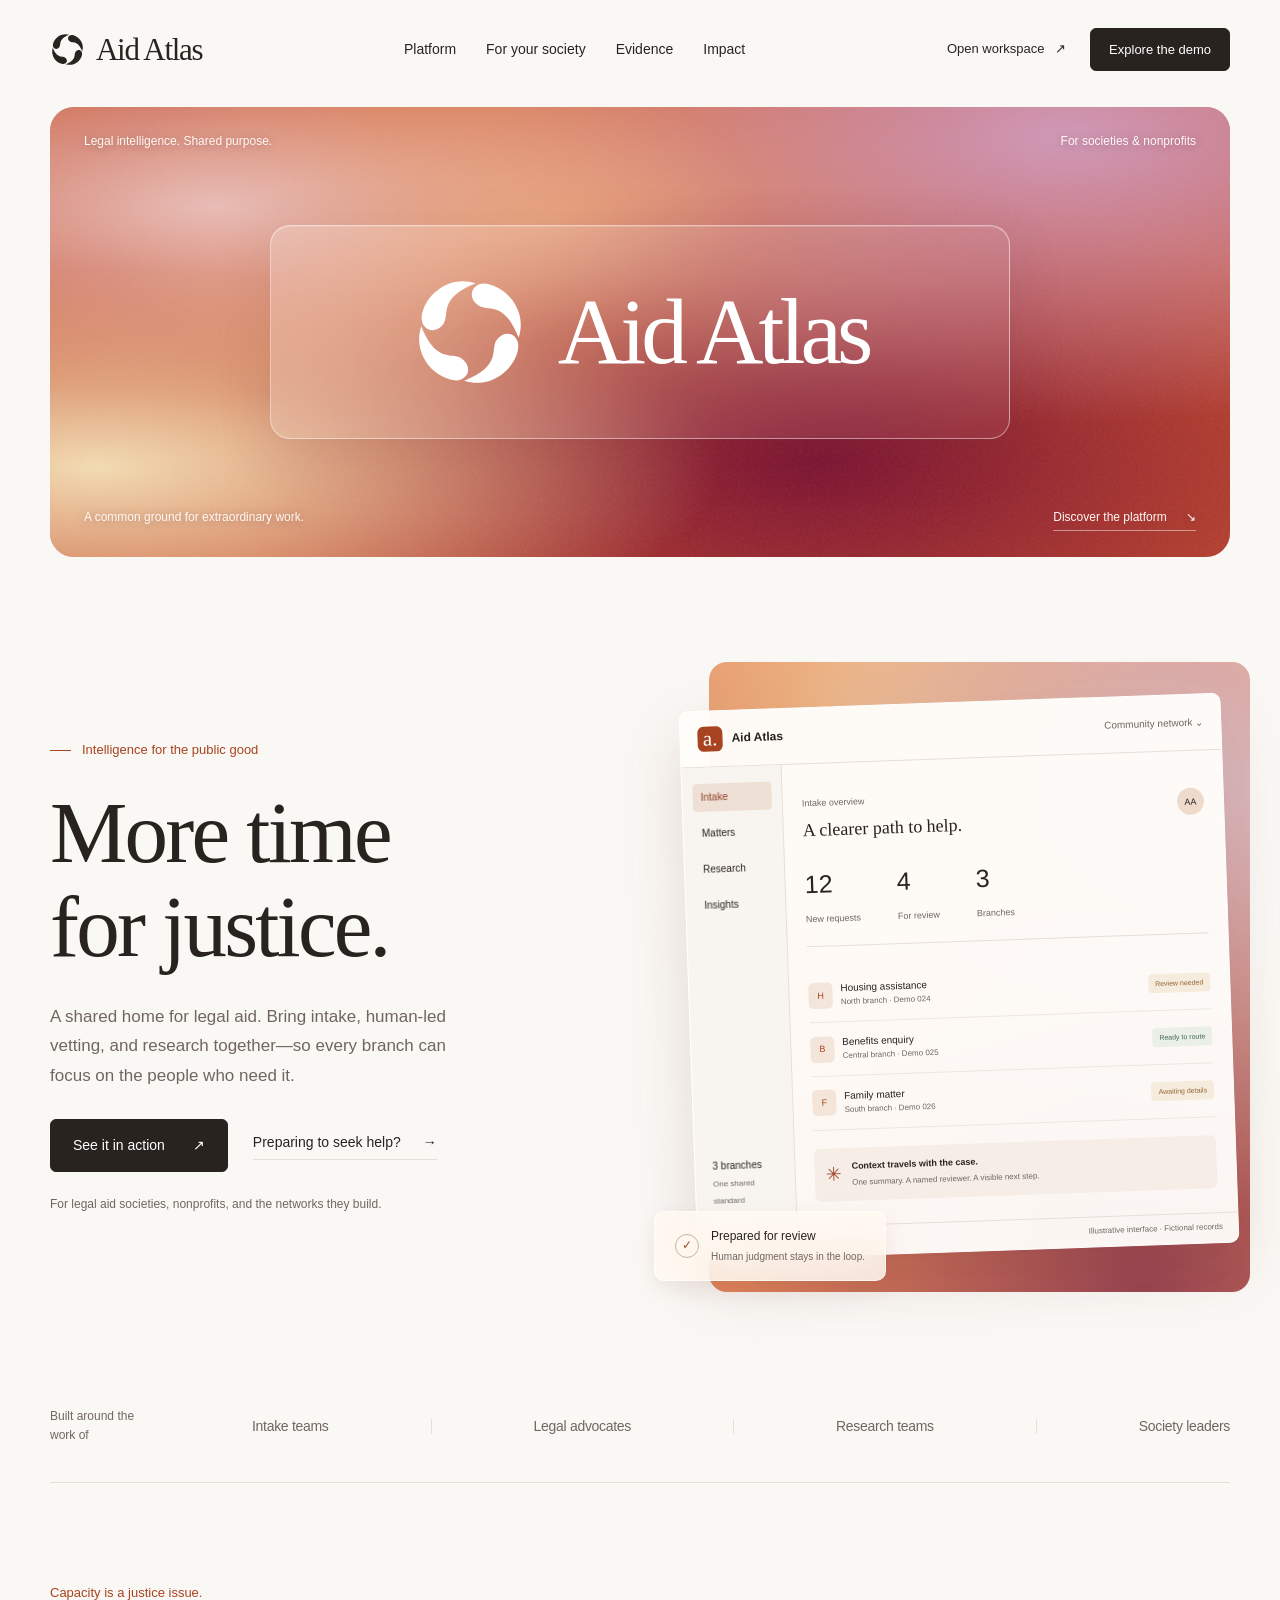
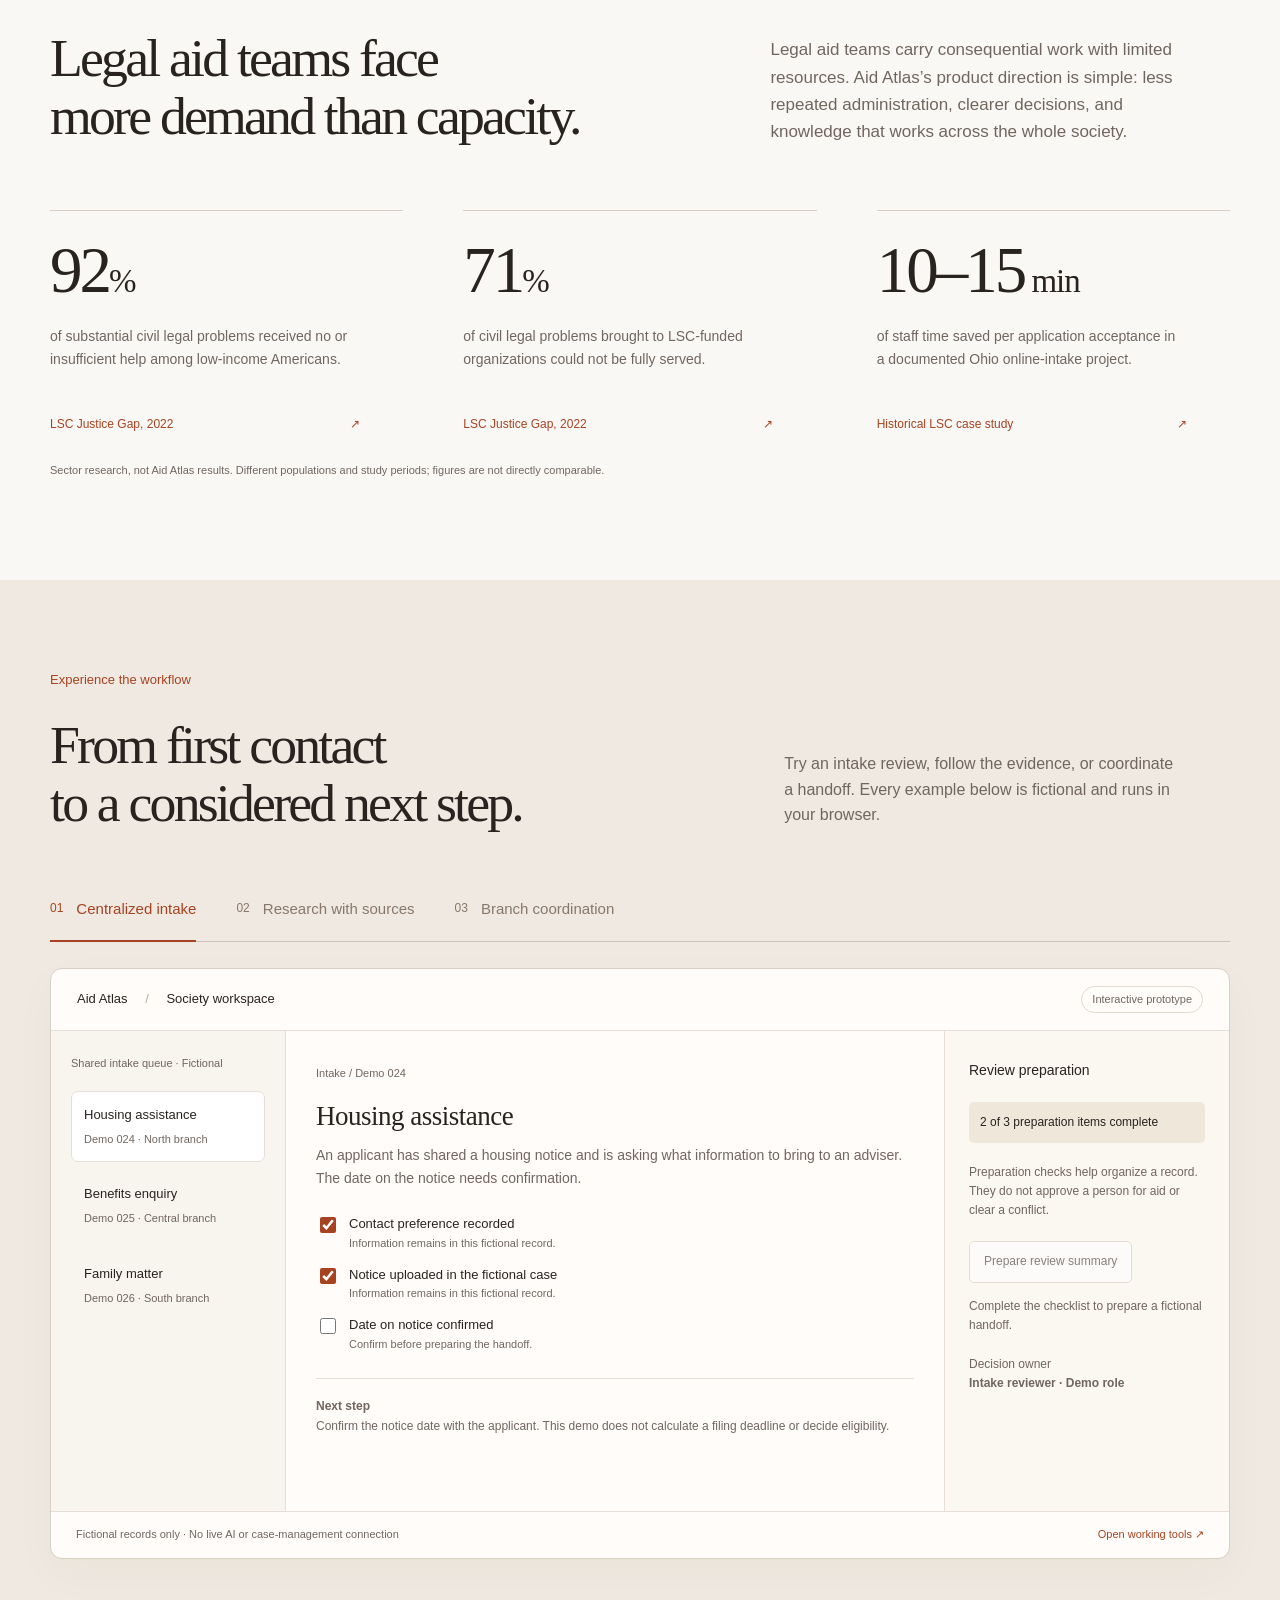
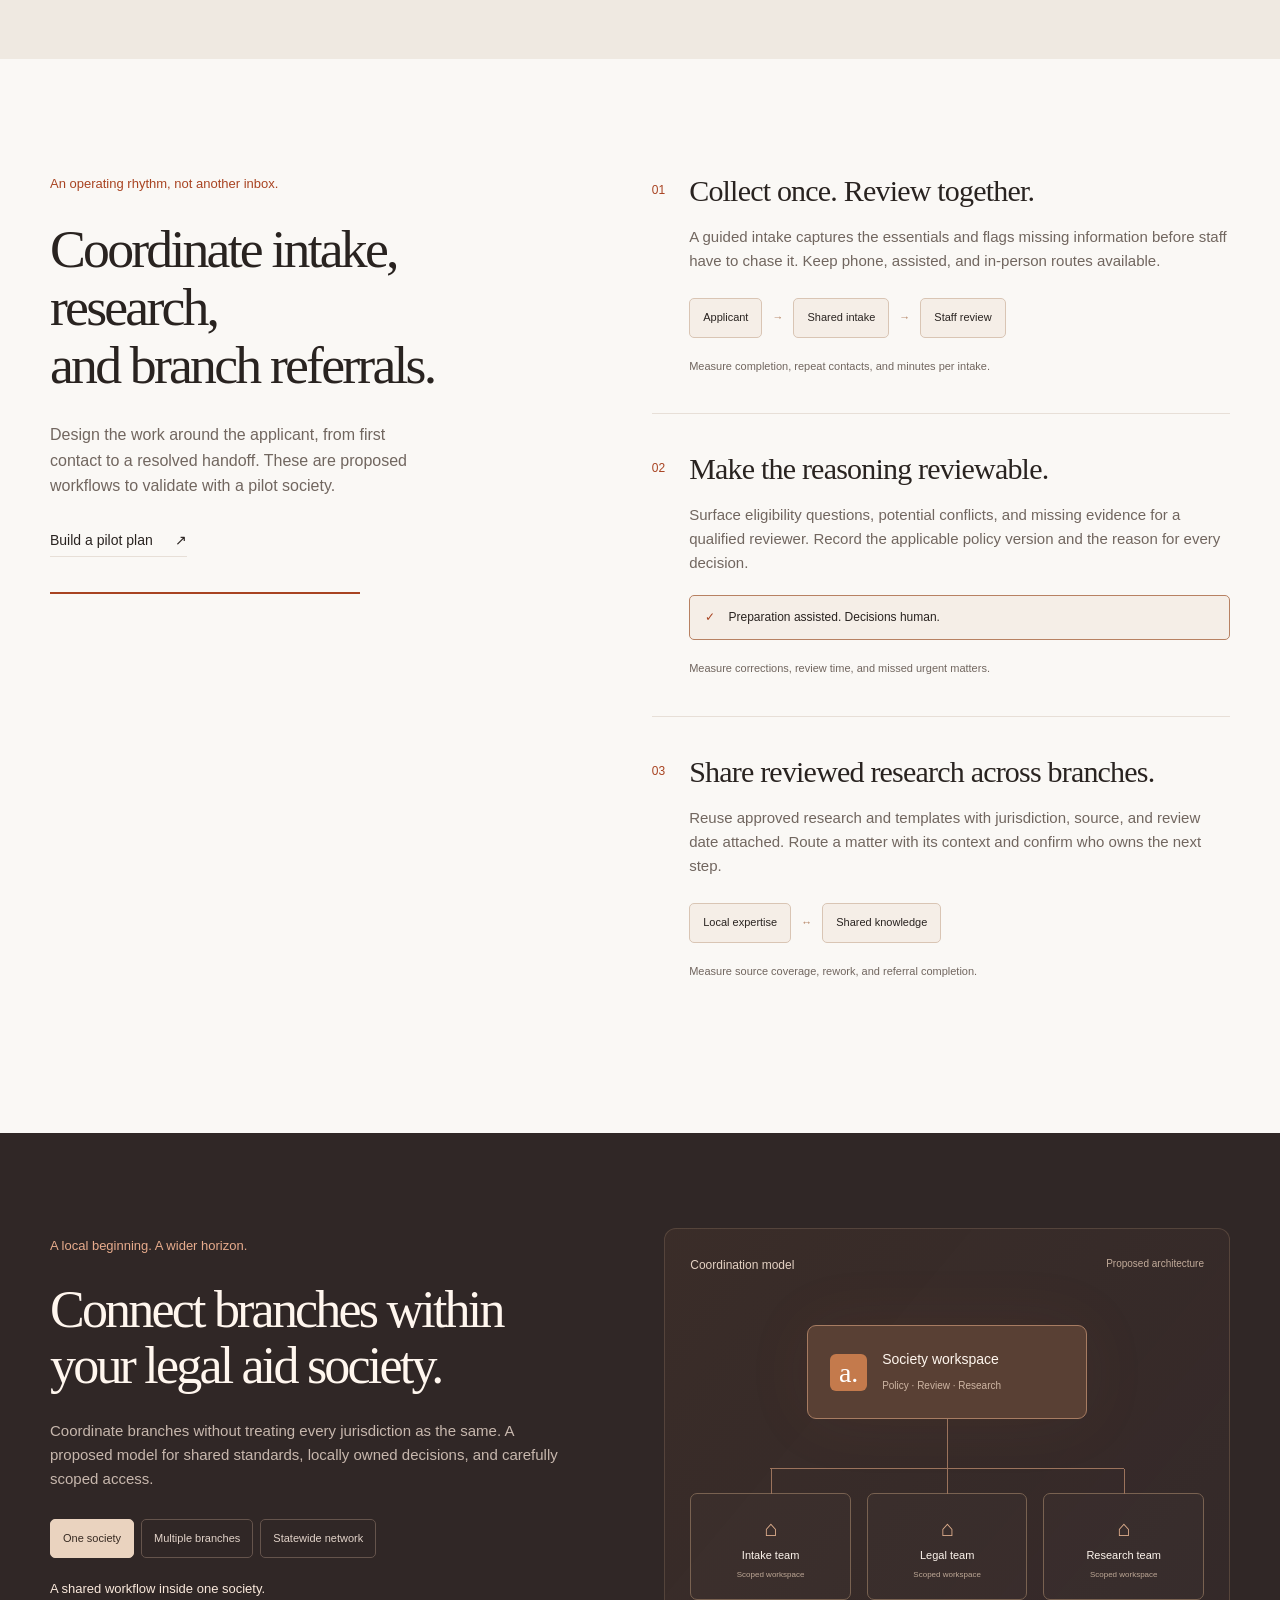
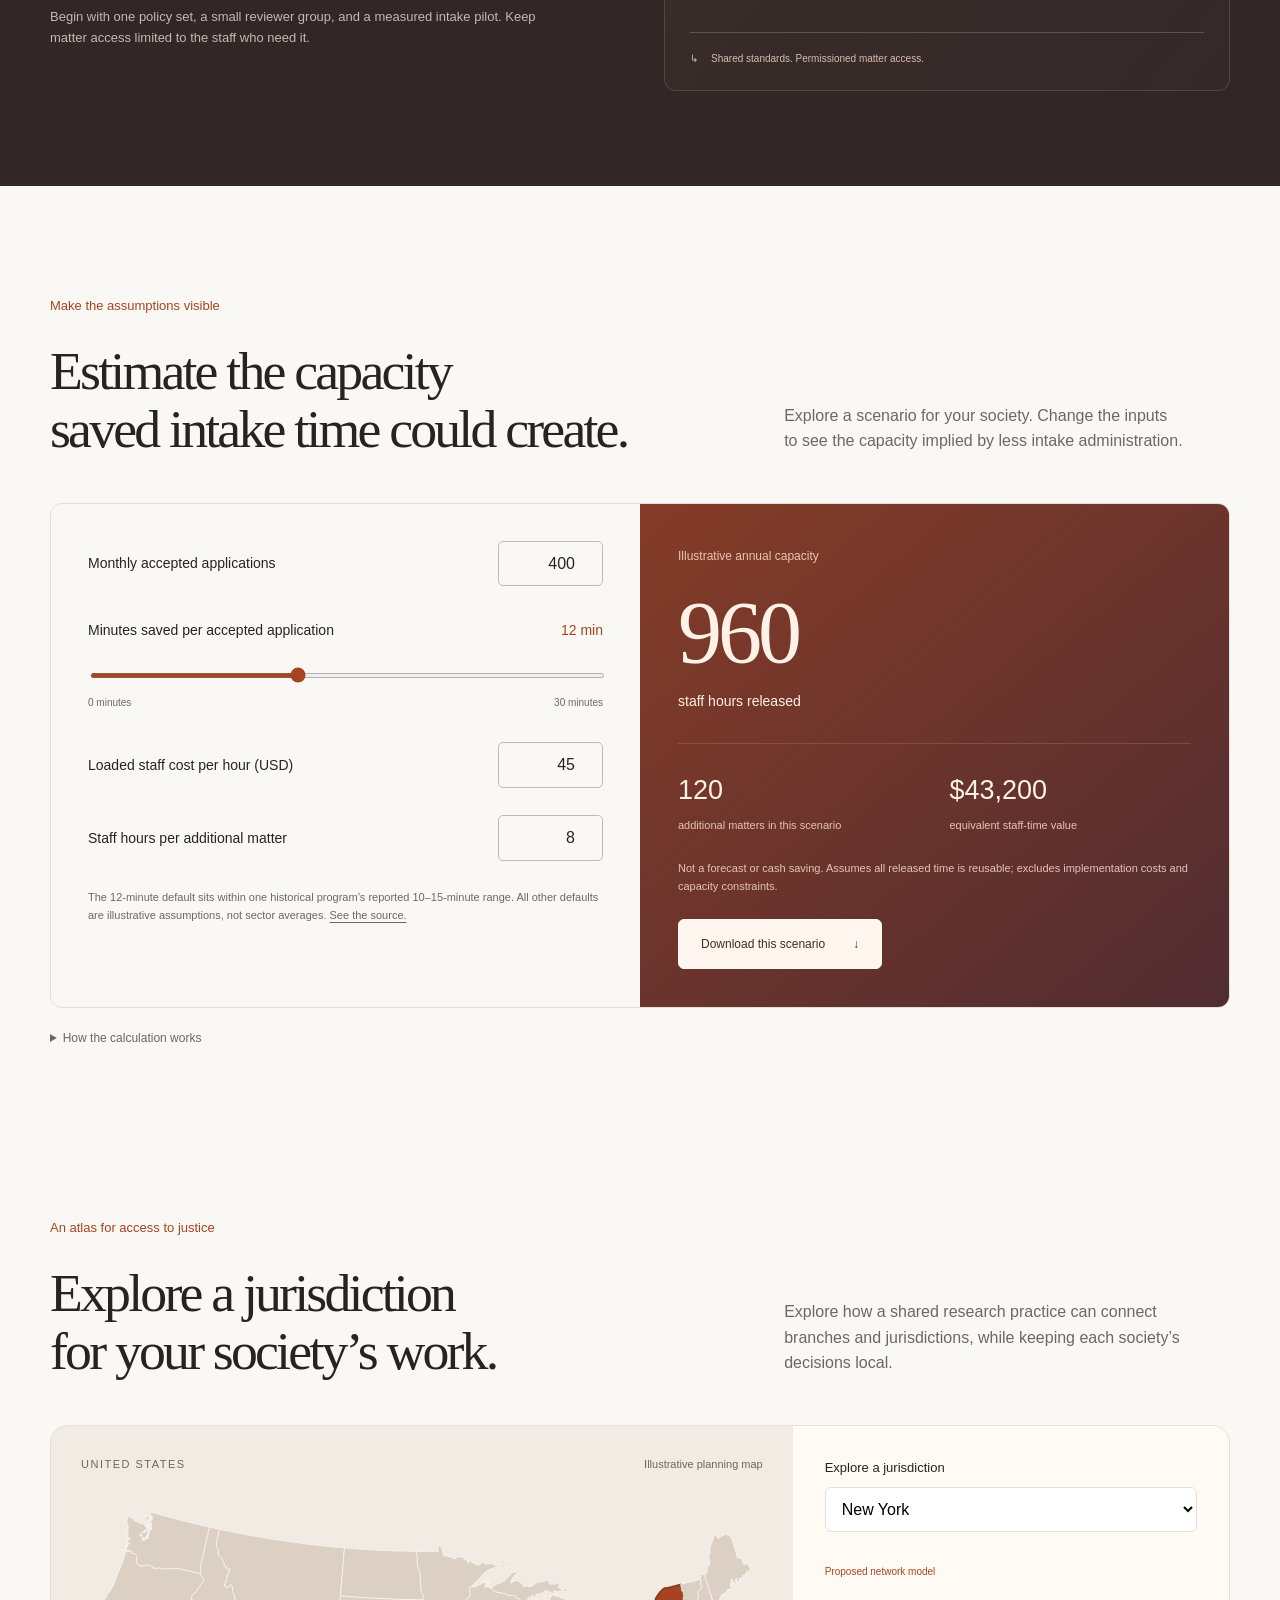
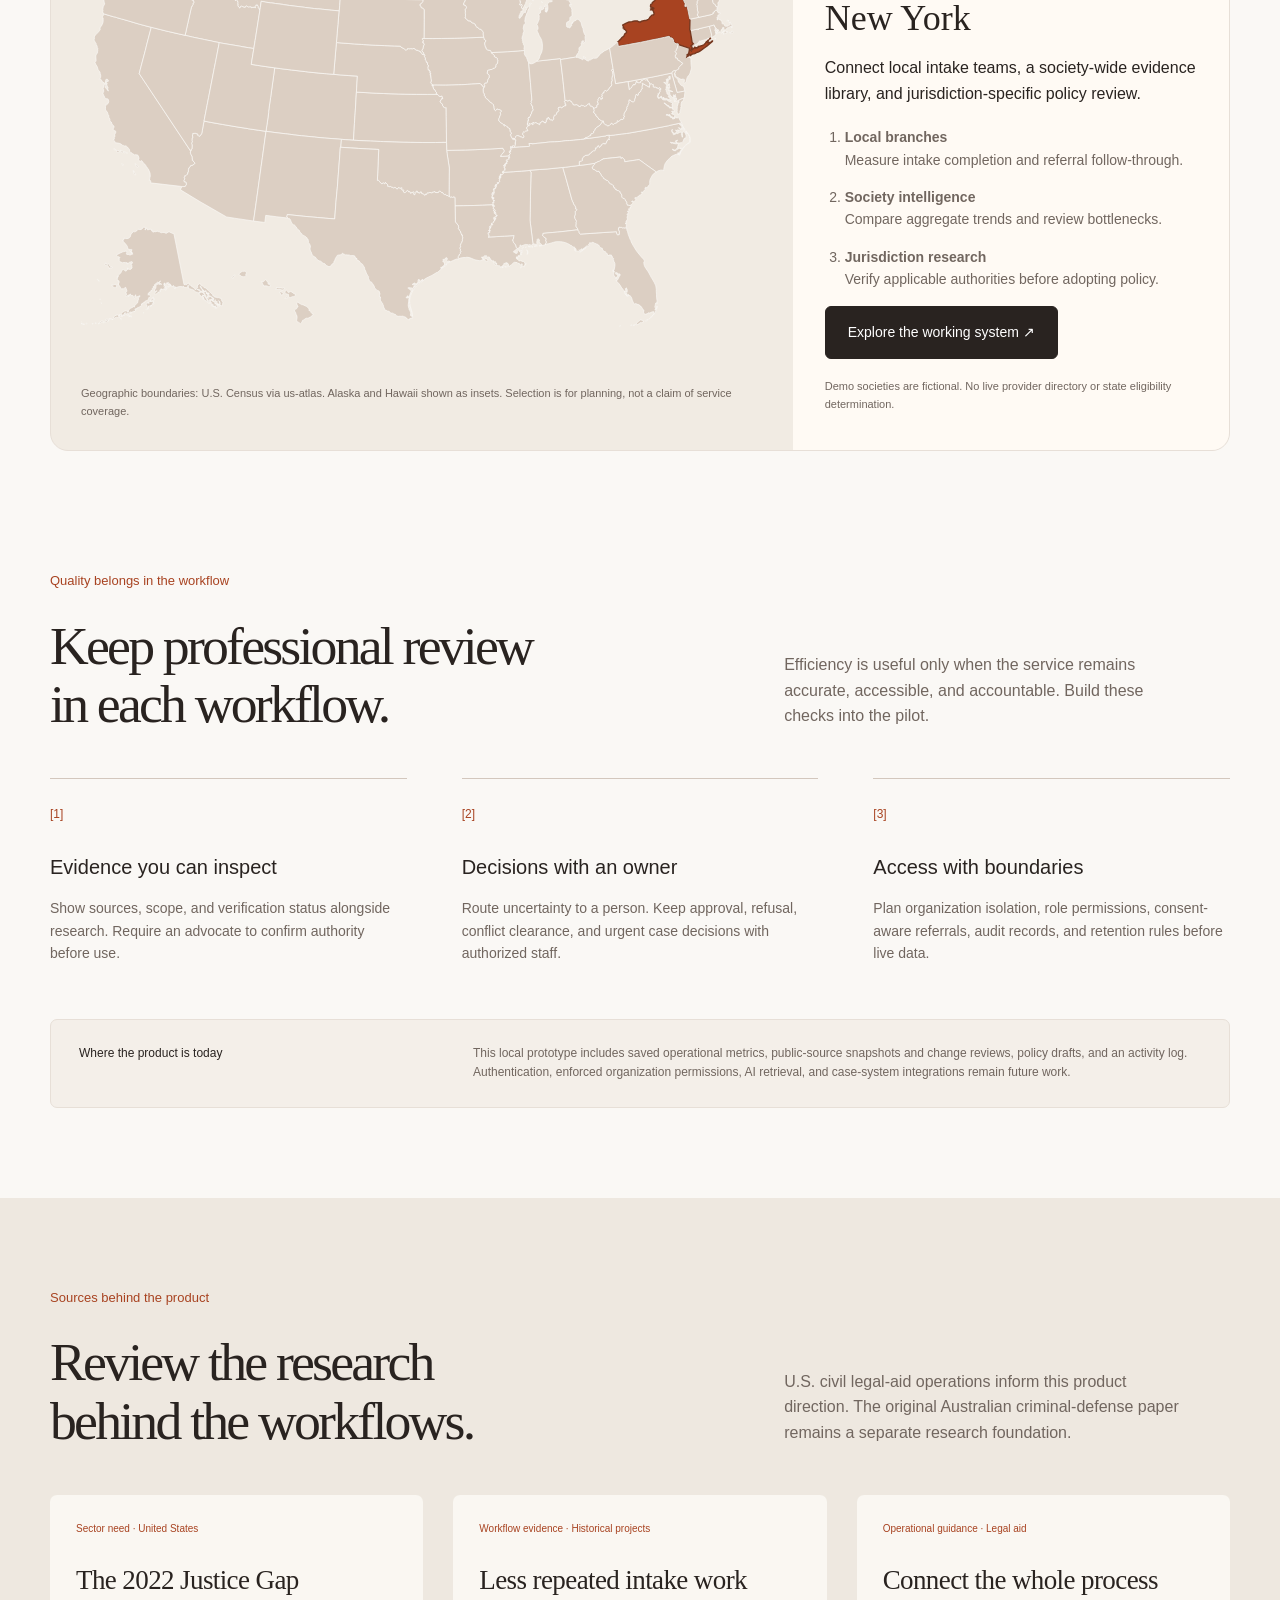
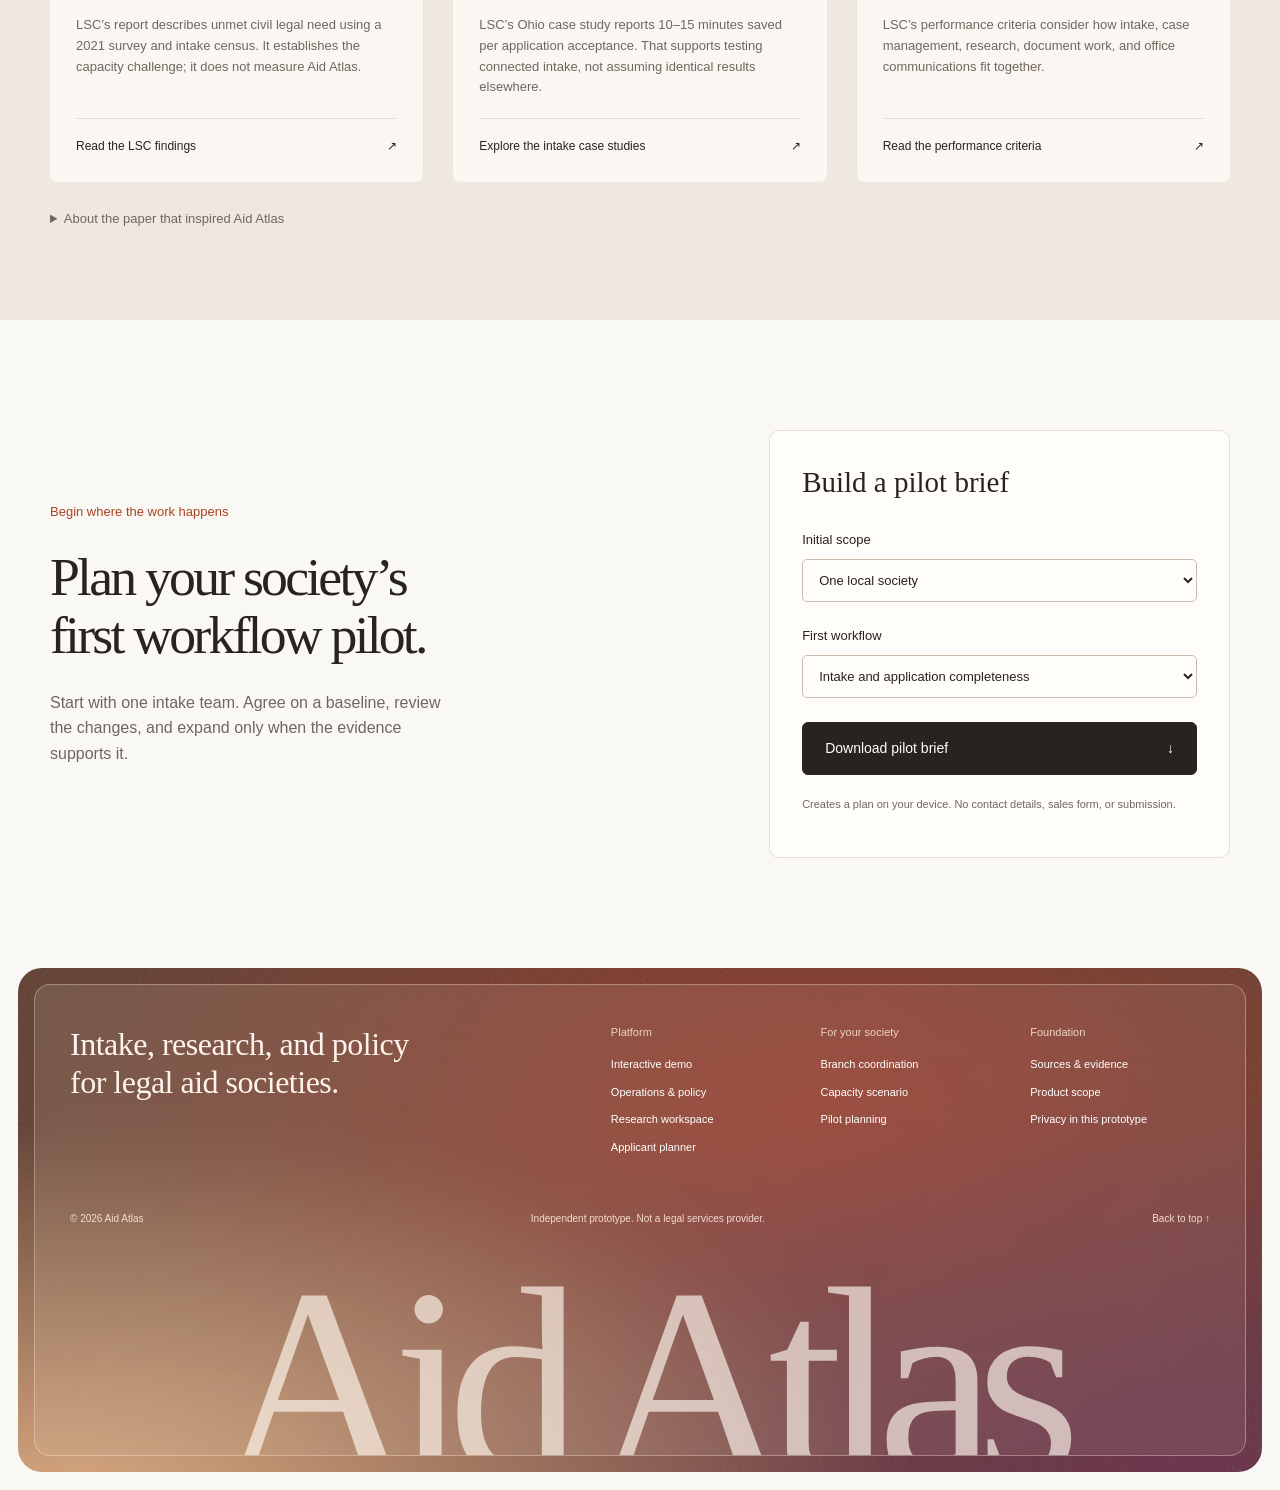
==== index.html @ 85e29d0b "Refine Atlas emblem into four curved teardrop strokes" ====
<!doctype html>
<html lang="en">
<head>
<meta charset="utf-8"><meta name="viewport" content="width=device-width,initial-scale=1"><meta name="theme-color" content="#faf8f5"><meta name="description" content="Aid Atlas is a legal-aid platform prototype for coordinated intake, human-led review, shared research, and branch-level capacity planning."><title>Aid Atlas — More time for justice.</title>
<link rel="icon" href="favicon.svg" type="image/svg+xml"><link rel="stylesheet" href="landing.css">
</head>
<body>
<a class="skip" href="#main">Skip to content</a>
<header class="site-header"><a class="wordmark" href="index.html" aria-label="Aid Atlas home"><svg class="atlas-emblem" viewBox="0 0 100 100" aria-hidden="true"><g fill="currentColor"><path d="M 55 8 C 34 1 14 15 9 33 C 5 47 19 54 27 43 C 33 35 22 21 55 8 Z" transform="rotate(0 50 50)"/><path d="M 55 8 C 34 1 14 15 9 33 C 5 47 19 54 27 43 C 33 35 22 21 55 8 Z" transform="rotate(90 50 50)"/><path d="M 55 8 C 34 1 14 15 9 33 C 5 47 19 54 27 43 C 33 35 22 21 55 8 Z" transform="rotate(180 50 50)"/><path d="M 55 8 C 34 1 14 15 9 33 C 5 47 19 54 27 43 C 33 35 22 21 55 8 Z" transform="rotate(270 50 50)"/></g></svg>Aid Atlas</a><nav class="desktop-nav" aria-label="Main navigation"><a href="#platform">Platform</a><a href="#network">For your society</a><a href="#evidence">Evidence</a><a href="#impact">Impact</a></nav><div class="header-actions"><a class="quiet-link" href="system.html">Open workspace <span aria-hidden="true">↗</span></a><a class="button small" href="#demo">Explore the demo</a><button class="menu-toggle" aria-expanded="false" aria-controls="mobile-nav" aria-label="Toggle menu"><span></span><span></span></button></div></header>
<nav id="mobile-nav" aria-label="Mobile navigation" hidden><a href="#platform">Platform</a><a href="#network">For your society</a><a href="#evidence">Evidence</a><a href="#impact">Impact</a><a href="system.html">Open workspace</a></nav>
<main id="main">
<section class="brand-banner section-width" aria-label="Aid Atlas — Legal intelligence for the public good"><div class="banner-wash" aria-hidden="true"></div><div class="banner-topline"><span>Legal intelligence. Shared purpose.</span><span>For societies & nonprofits</span></div><div class="glass-brand"><svg class="atlas-emblem" viewBox="0 0 100 100" aria-hidden="true"><g fill="currentColor"><path d="M 55 8 C 34 1 14 15 9 33 C 5 47 19 54 27 43 C 33 35 22 21 55 8 Z" transform="rotate(0 50 50)"/><path d="M 55 8 C 34 1 14 15 9 33 C 5 47 19 54 27 43 C 33 35 22 21 55 8 Z" transform="rotate(90 50 50)"/><path d="M 55 8 C 34 1 14 15 9 33 C 5 47 19 54 27 43 C 33 35 22 21 55 8 Z" transform="rotate(180 50 50)"/><path d="M 55 8 C 34 1 14 15 9 33 C 5 47 19 54 27 43 C 33 35 22 21 55 8 Z" transform="rotate(270 50 50)"/></g></svg><span>Aid Atlas</span></div><div class="banner-bottomline"><span>A common ground for extraordinary work.</span><a href="#demo">Discover the platform <span aria-hidden="true">↘</span></a></div></section>
<section class="hero section-width">
<div class="hero-copy"><p class="eyebrow"><span class="mini-line"></span>Intelligence for the public good</p><h1>More time<br> for justice.</h1><p class="hero-description">A shared home for legal aid. Bring intake, human-led vetting, and research together—so every branch can focus on the people who need it.</p><div class="hero-actions"><a class="button" href="#demo">See it in action <span aria-hidden="true">↗</span></a><a class="text-link" href="workspace.html#applicant">Preparing to seek help? <span aria-hidden="true">→</span></a></div><p class="hero-note">For legal aid societies, nonprofits, and the networks they build.</p></div>
<div class="hero-visual" aria-label="Illustrative preview of the Aid Atlas intake workspace">
<div class="hero-art" aria-hidden="true"></div><div class="preview-window"><div class="preview-title"><span class="tiny-mark">a.</span><strong>Aid Atlas</strong><span class="preview-branch">Community network <span aria-hidden="true">⌄</span></span></div><div class="preview-layout"><div class="preview-nav"><span class="selected">Intake</span><span>Matters</span><span>Research</span><span>Insights</span><div class="preview-nav-bottom">3 branches<br><small>One shared standard</small></div></div><div class="preview-main"><div class="preview-heading"><div><span class="muted-label">Intake overview</span><h3>A clearer path to help.</h3></div><span class="avatar">AA</span></div><div class="preview-metrics"><div><strong>12</strong><span>New requests</span></div><div><strong>4</strong><span>For review</span></div><div><strong>3</strong><span>Branches</span></div></div><div class="preview-row"><span class="matter-icon">H</span><div><strong>Housing assistance</strong><small>North branch · Demo 024</small></div><span class="status amber">Review needed</span></div><div class="preview-row"><span class="matter-icon">B</span><div><strong>Benefits enquiry</strong><small>Central branch · Demo 025</small></div><span class="status">Ready to route</span></div><div class="preview-row"><span class="matter-icon">F</span><div><strong>Family matter</strong><small>South branch · Demo 026</small></div><span class="status amber">Awaiting details</span></div><div class="preview-insight"><span class="spark" aria-hidden="true">✳</span><div><strong>Context travels with the case.</strong><p>One summary. A named reviewer. A visible next step.</p></div></div></div></div><div class="preview-caption">Illustrative interface · Fictional records</div></div><div class="floating-note"><span class="note-icon" aria-hidden="true">✓</span><div>Prepared for review<small>Human judgment stays in the loop.</small></div></div>
</div></section>
<div class="audience-strip section-width"><span>Built around the work of</span><strong>Intake teams</strong><span class="strip-divider"></span><strong>Legal advocates</strong><span class="strip-divider"></span><strong>Research teams</strong><span class="strip-divider"></span><strong>Society leaders</strong></div>
<section class="mission section-width" id="platform"><div><p class="eyebrow">Capacity is a justice issue.</p><h2>Legal aid teams face<br>more demand than capacity.</h2></div><p>Legal aid teams carry consequential work with limited resources. Aid Atlas’s product direction is simple: less repeated administration, clearer decisions, and knowledge that works across the whole society.</p></section>
<section class="evidence-strip section-width" aria-label="Legal aid research figures"><article><span class="stat-number">92<span>%</span></span><p>of substantial civil legal problems received no or insufficient help among low-income Americans.</p><a href="#source-1">LSC Justice Gap, 2022 <span>↗</span></a></article><article><span class="stat-number">71<span>%</span></span><p>of civil legal problems brought to LSC-funded organizations could not be fully served.</p><a href="#source-1">LSC Justice Gap, 2022 <span>↗</span></a></article><article><span class="stat-number">10–15<span> min</span></span><p>of staff time saved per application acceptance in a documented Ohio online-intake project.</p><a href="#source-2">Historical LSC case study <span>↗</span></a></article></section>
<p class="stat-disclaimer section-width">Sector research, not Aid Atlas results. Different populations and study periods; figures are not directly comparable.</p>
<section class="demo-section" id="demo"><div class="section-width"><div class="section-heading"><div><p class="eyebrow">Experience the workflow</p><h2>From first contact<br>to a considered next step.</h2></div><p>Try an intake review, follow the evidence, or coordinate a handoff. Every example below is fictional and runs in your browser.</p></div>
<div class="demo-tabs" role="tablist" aria-label="Product demonstrations"><button role="tab" id="tab-intake" aria-controls="demo-panel" aria-selected="true" data-demo="intake">01 <span>Centralized intake</span></button><button role="tab" id="tab-research" aria-controls="demo-panel" aria-selected="false" tabindex="-1" data-demo="research">02 <span>Research with sources</span></button><button role="tab" id="tab-routing" aria-controls="demo-panel" aria-selected="false" tabindex="-1" data-demo="routing">03 <span>Branch coordination</span></button></div>
<div class="demo-shell"><div class="demo-topbar"><span class="demo-brand">Aid Atlas <span>/</span> Society workspace</span><span class="demo-badge">Interactive prototype</span></div><div id="demo-panel" role="tabpanel" aria-labelledby="tab-intake" tabindex="0"></div><div class="demo-bottom"><span>Fictional records only · No live AI or case-management connection</span><a href="workspace.html">Open working tools <span aria-hidden="true">↗</span></a></div></div>
</div></section>
<section class="workflow-story section-width" id="workflow"><div class="story-intro"><p class="eyebrow">An operating rhythm, not another inbox.</p><h2>Coordinate intake, research,<br>and branch referrals.</h2><p>Design the work around the applicant, from first contact to a resolved handoff. These are proposed workflows to validate with a pilot society.</p><a class="text-link" href="#pilot">Build a pilot plan <span aria-hidden="true">↗</span></a><div class="story-progress" aria-hidden="true"><span></span></div></div><div class="story-steps"><article class="story-step"><span class="step-index">01</span><div><h3>Collect once. Review together.</h3><p>A guided intake captures the essentials and flags missing information before staff have to chase it. Keep phone, assisted, and in-person routes available.</p><div class="micro-workflow"><span>Applicant</span><i aria-hidden="true">→</i><span>Shared intake</span><i aria-hidden="true">→</i><span>Staff review</span></div><small>Measure completion, repeat contacts, and minutes per intake.</small></div></article><article class="story-step"><span class="step-index">02</span><div><h3>Make the reasoning reviewable.</h3><p>Surface eligibility questions, potential conflicts, and missing evidence for a qualified reviewer. Record the applicable policy version and the reason for every decision.</p><div class="review-chip"><span aria-hidden="true">✓</span> Preparation assisted. Decisions human.</div><small>Measure corrections, review time, and missed urgent matters.</small></div></article><article class="story-step"><span class="step-index">03</span><div><h3>Share reviewed research across branches.</h3><p>Reuse approved research and templates with jurisdiction, source, and review date attached. Route a matter with its context and confirm who owns the next step.</p><div class="micro-workflow"><span>Local expertise</span><i aria-hidden="true">↔</i><span>Shared knowledge</span></div><small>Measure source coverage, rework, and referral completion.</small></div></article></div></section>
<section class="network-section" id="network"><div class="section-width network-grid"><div><p class="eyebrow">A local beginning. A wider horizon.</p><h2>Connect branches within<br>your legal aid society.</h2><p>Coordinate branches without treating every jurisdiction as the same. A proposed model for shared standards, locally owned decisions, and carefully scoped access.</p><div class="scale-controls" role="group" aria-label="Explore organization scale"><button data-scale="local" aria-pressed="true">One society</button><button data-scale="branches" aria-pressed="false">Multiple branches</button><button data-scale="state" aria-pressed="false">Statewide network</button></div><div id="scale-description" aria-live="polite"></div></div><div class="network-map" aria-label="Proposed society and branch coordination structure"><div class="network-label">Coordination model <span>Proposed architecture</span></div><div class="network-hub"><span class="tiny-mark">a.</span><div><strong id="hub-label">Society workspace</strong><span>Policy · Review · Research</span></div></div><div class="network-connectors" aria-hidden="true"></div><div class="branch-nodes"><div class="branch-node" data-node="0"><span class="node-symbol" aria-hidden="true">⌂</span><strong id="node-0">Intake team</strong><small>Scoped workspace</small></div><div class="branch-node" data-node="1"><span class="node-symbol" aria-hidden="true">⌂</span><strong id="node-1">Legal team</strong><small>Scoped workspace</small></div><div class="branch-node" data-node="2"><span class="node-symbol" aria-hidden="true">⌂</span><strong id="node-2">Research team</strong><small>Scoped workspace</small></div></div><div class="network-rule"><span aria-hidden="true">↳</span> Shared standards. Permissioned matter access.</div></div></div></section>
<section class="impact-section section-width" id="impact"><div class="section-heading"><div><p class="eyebrow">Make the assumptions visible</p><h2>Estimate the capacity<br>saved intake time could create.</h2></div><p>Explore a scenario for your society. Change the inputs to see the capacity implied by less intake administration.</p></div><div class="impact-grid"><form class="impact-controls" id="impact-form"><div class="input-row"><label for="monthly-intakes">Monthly accepted applications</label><input id="monthly-intakes" type="number" value="400" min="0" max="100000" step="1" required></div><div class="range-label"><label for="minutes-saved">Minutes saved per accepted application</label><output for="minutes-saved" id="minutes-output">12 min</output></div><input id="minutes-saved" type="range" min="0" max="30" step="1" value="12"><div class="range-extents"><span>0 minutes</span><span>30 minutes</span></div><div class="input-row"><label for="hourly-cost">Loaded staff cost per hour (USD)</label><input id="hourly-cost" type="number" value="45" min="0" max="1000" step="1" required></div><div class="input-row"><label for="matter-hours">Staff hours per additional matter</label><input id="matter-hours" type="number" value="8" min="0.5" max="1000" step="0.5" required></div><p class="fine-print">The 12-minute default sits within one historical program’s reported 10–15-minute range. All other defaults are illustrative assumptions, not sector averages. <a href="#source-2">See the source.</a></p></form><div class="impact-result" aria-live="polite"><span class="result-label">Illustrative annual capacity</span><div class="impact-big"><span id="impact-hours">960</span><span>staff hours released</span></div><div class="impact-secondary"><div><strong id="impact-matters">120</strong><span>additional matters in this scenario</span></div><div><strong id="impact-value">$43,200</strong><span>equivalent staff-time value</span></div></div><p id="impact-status">Not a forecast or cash saving. Assumes all released time is reusable; excludes implementation costs and capacity constraints.</p><button class="button light" id="download-impact" type="button">Download this scenario <span aria-hidden="true">↓</span></button></div></div><details class="methodology"><summary>How the calculation works</summary><p>Annual hours = monthly accepted applications × 12 × minutes saved ÷ 60. Additional matters = annual hours ÷ assumed hours per matter, rounded down. Staff-time value = annual hours × hourly cost. This does not predict case outcomes, reduce the need for professional judgment, or demonstrate a causal benefit from software.</p></details></section>
<section class="section-width atlas-map-section" id="atlas-map"><div class="section-heading"><div><p class="eyebrow">An atlas for access to justice</p><h2>Explore a jurisdiction<br>for your society’s work.</h2></div><p>Explore how a shared research practice can connect branches and jurisdictions, while keeping each society’s decisions local.</p></div><div class="map-shell"><div><div class="map-caption">UNITED STATES <span>Illustrative planning map</span></div><div id="jurisdiction-map"></div><p class="fine-print">Geographic boundaries: U.S. Census via us-atlas. Alaska and Hawaii shown as insets. Selection is for planning, not a claim of service coverage.</p></div><aside class="map-detail"><label for="map-state">Explore a jurisdiction</label><select id="map-state"></select><span class="source-type">Proposed network model</span><h3 id="map-title">New York</h3><p>Connect local intake teams, a society-wide evidence library, and jurisdiction-specific policy review.</p><ol><li><strong>Local branches</strong><br>Measure intake completion and referral follow-through.</li><li><strong>Society intelligence</strong><br>Compare aggregate trends and review bottlenecks.</li><li><strong>Jurisdiction research</strong><br>Verify applicable authorities before adopting policy.</li></ol><a class="button" href="system.html">Explore the working system ↗</a><p class="fine-print">Demo societies are fictional. No live provider directory or state eligibility determination.</p></aside></div></section>
<section class="quality-section section-width" id="quality"><div class="section-heading"><div><p class="eyebrow">Quality belongs in the workflow</p><h2>Keep professional review<br>in each workflow.</h2></div><p>Efficiency is useful only when the service remains accurate, accessible, and accountable. Build these checks into the pilot.</p></div><div class="quality-grid"><article><span class="quality-icon" aria-hidden="true">[1]</span><h3>Evidence you can inspect</h3><p>Show sources, scope, and verification status alongside research. Require an advocate to confirm authority before use.</p></article><article><span class="quality-icon" aria-hidden="true">[2]</span><h3>Decisions with an owner</h3><p>Route uncertainty to a person. Keep approval, refusal, conflict clearance, and urgent case decisions with authorized staff.</p></article><article><span class="quality-icon" aria-hidden="true">[3]</span><h3>Access with boundaries</h3><p>Plan organization isolation, role permissions, consent-aware referrals, audit records, and retention rules before live data.</p></article></div><div class="prototype-note"><strong>Where the product is today</strong><p>This local prototype includes saved operational metrics, public-source snapshots and change reviews, policy drafts, and an activity log. Authentication, enforced organization permissions, AI retrieval, and case-system integrations remain future work.</p></div></section>
<section class="evidence-section" id="evidence"><div class="section-width"><div class="section-heading"><div><p class="eyebrow">Sources behind the product</p><h2>Review the research<br>behind the workflows.</h2></div><p>U.S. civil legal-aid operations inform this product direction. The original Australian criminal-defense paper remains a separate research foundation.</p></div><div class="source-grid"><article id="source-1"><span class="source-type">Sector need · United States</span><h3>The 2022 Justice Gap</h3><p>LSC’s report describes unmet civil legal need using a 2021 survey and intake census. It establishes the capacity challenge; it does not measure Aid Atlas.</p><a href="https://justicegap.lsc.gov/resource/section-1-introduction/" target="_blank" rel="noopener">Read the LSC findings <span aria-hidden="true">↗</span></a></article><article id="source-2"><span class="source-type">Workflow evidence · Historical projects</span><h3>Less repeated intake work</h3><p>LSC’s Ohio case study reports 10–15 minutes saved per application acceptance. That supports testing connected intake, not assuming identical results elsewhere.</p><a href="https://www.lsc.gov/i-am-grantee/grantee-guidance/lsc-reporting-requirements/tig-reporting/online-intake-triage" target="_blank" rel="noopener">Explore the intake case studies <span aria-hidden="true">↗</span></a></article><article id="source-3"><span class="source-type">Operational guidance · Legal aid</span><h3>Connect the whole process</h3><p>LSC’s performance criteria consider how intake, case management, research, document work, and office communications fit together.</p><a href="https://www.lsc.gov/our-impact/publications/other-publications-and-reports/lsc-performance-criteria" target="_blank" rel="noopener">Read the performance criteria <span aria-hidden="true">↗</span></a></article></div><details class="paper-note"><summary>About the paper that inspired Aid Atlas</summary><p>Fabio I. Martinenghi’s supplied August 2026 preprint studies aid denial and criminal court outcomes in New South Wales using double machine learning. Its estimates depend on sample restrictions and identification assumptions. They are not U.S. eligibility rules, a reason to decline legal aid, or evidence that this prototype improves legal outcomes.</p><a href="paper.pdf" target="_blank" rel="noopener">Open the source paper ↗</a> <a href="workspace.html#evidence">Explore the research workspace ↗</a></details></div></section>
<section class="pilot-section section-width" id="pilot"><div><p class="eyebrow">Begin where the work happens</p><h2>Plan your society’s<br>first workflow pilot.</h2><p>Start with one intake team. Agree on a baseline, review the changes, and expand only when the evidence supports it.</p></div><div class="pilot-plan"><h3>Build a pilot brief</h3><form id="pilot-form"><label for="pilot-scale">Initial scope</label><select id="pilot-scale"><option>One local society</option><option>Multiple branches within a society</option><option>Statewide partner network</option></select><label for="pilot-focus">First workflow</label><select id="pilot-focus"><option>Intake and application completeness</option><option>Research review and knowledge reuse</option><option>Branch referrals and handoffs</option></select><button class="button" type="submit">Download pilot brief <span aria-hidden="true">↓</span></button><p class="fine-print">Creates a plan on your device. No contact details, sales form, or submission.</p><p id="pilot-status" role="status"></p></form></div></section>
</main>
<footer class="footer-banner"><div class="footer-aurora" aria-hidden="true"></div><div class="footer-glass"><div class="footer-top"><div class="footer-message">Intake, research, and policy<br>for legal aid societies.</div><div class="footer-links"><div><h3>Platform</h3><a href="#demo">Interactive demo</a><a href="system.html">Operations & policy</a><a href="workspace.html">Research workspace</a><a href="workspace.html#applicant">Applicant planner</a></div><div><h3>For your society</h3><a href="#network">Branch coordination</a><a href="#impact">Capacity scenario</a><a href="#pilot">Pilot planning</a></div><div><h3>Foundation</h3><a href="#evidence">Sources & evidence</a><a href="#quality">Product scope</a><button id="privacy-button">Privacy in this prototype</button></div></div></div><div class="footer-meta"><span>© 2026 Aid Atlas</span><span>Independent prototype. Not a legal services provider.</span><a href="#main">Back to top ↑</a></div><div class="footer-wordmark" aria-hidden="true">Aid Atlas</div></div></footer>
<dialog id="privacy-dialog" aria-labelledby="privacy-title"><button class="dialog-close" aria-label="Close privacy information">×</button><h2 id="privacy-title">Your work stays local.</h2><p>Landing demonstrations and the applicant/research tools process data in your browser. The operations workspace saves aggregate metrics, policy drafts, public-source snapshots, and activity logs to a local SQLite database. No accounts or analytics are configured. Downloaded files remain on your device.</p><p>Links to research sources open external websites with their own privacy practices. Do not enter confidential client information into demonstration interfaces. The proposed multi-branch security controls are not implemented here.</p><button class="button dialog-done">Understood</button></dialog>
<script src="map.js"></script><script src="impact.js"></script><script src="landing.js"></script>
</body></html>
---- landing.css ----
:root{--paper:#faf8f5;--white:#fff;--ink:#292320;--muted:#71665f;--line:#e7dfd7;--orange:#a84321;--orange-light:#f4e5da;--plum:#40272f;--serif:Georgia,'Times New Roman',serif;--sans:'DM Sans',Arial,sans-serif}*{box-sizing:border-box}html{scroll-behavior:smooth;scroll-padding-top:110px}body{margin:0;background:var(--paper);color:var(--ink);font:16px/1.6 var(--sans);-webkit-font-smoothing:antialiased}button,input,select{font:inherit}button,a,input,select{touch-action:manipulation}button{cursor:pointer}a{color:inherit;text-decoration:none}button:focus-visible,a:focus-visible,input:focus-visible,select:focus-visible,summary:focus-visible,[tabindex]:focus-visible{outline:3px solid #a84261;outline-offset:5px}p{margin:0 0 20px}button{color:inherit}h1,h2,h3{font-weight:400;margin:0}h1,h2{font-family:var(--serif);letter-spacing:-2.8px;line-height:1.08}h1{font-size:clamp(60px,6.8vw,100px)}h2{font-size:clamp(40px,4.2vw,64px)}h3{font-size:21px;line-height:1.35}small{font-size:12px}.section-width{width:min(1280px,calc(100% - 100px));margin-inline:auto}.site-header{height:100px;padding:0 50px;display:flex;gap:36px;align-items:center;position:sticky;top:0;background:#faf8f5ed;backdrop-filter:blur(18px);z-index:20;border-bottom:1px solid transparent}.wordmark{font-family:var(--serif);font-size:31px;display:flex;align-items:center;gap:11px;letter-spacing:-1.3px;white-space:nowrap}.atlas-emblem{height:35px;width:35px;flex-shrink:0}.desktop-nav{display:flex;gap:30px;margin:auto;font-size:14px}.desktop-nav a{position:relative}.desktop-nav a:after{content:'';position:absolute;left:0;bottom:-5px;width:0;height:1px;background:var(--orange);transition:width .2s}.desktop-nav a:hover:after{width:100%}.header-actions{display:flex;align-items:center;gap:24px;font-size:13px}.quiet-link{font-size:13px}.quiet-link span{margin-left:7px}.button{display:inline-flex;gap:28px;align-items:center;justify-content:center;background:var(--ink);color:white;padding:15px 22px;border:1px solid var(--ink);border-radius:6px;font-size:14px;line-height:1.5;transition:background .2s,transform .2s}.button:hover{background:var(--orange);border-color:var(--orange);transform:translateY(-2px)}.button.small{padding:11px 18px;font-size:13px}.button.light{background:#fff7ef;color:#482a20;border-color:#fff7ef}.button.light:hover{background:white}.text-link{font-size:14px;border-bottom:1px solid var(--line);padding-bottom:5px;display:inline-flex;gap:22px;align-items:center}.text-link:hover{border-color:var(--orange)}.menu-toggle{display:none;background:transparent;border:0;width:44px;height:44px;padding:10px}.menu-toggle span{display:block;height:1px;background:var(--ink);margin:7px 0}.skip{position:fixed;top:-100px;z-index:50;background:white;padding:14px}.skip:focus{top:10px;left:10px}[hidden]{display:none!important}.brand-banner{position:relative;min-height:450px;border-radius:24px;overflow:hidden;isolation:isolate;color:#fff8f3;display:flex;align-items:center;justify-content:center;margin-top:7px}.banner-wash,.hero-art,.footer-aurora{position:absolute;inset:0;z-index:-2;background:radial-gradient(ellipse at 4% 80%,#f4dcb2 0%,transparent 39%),radial-gradient(ellipse at 14% 22%,#e9bcb6 0%,transparent 38%),radial-gradient(ellipse at 86% 7%,#d097b7 0%,transparent 48%),radial-gradient(ellipse at 65% 79%,#7d1231 0%,transparent 55%),radial-gradient(ellipse at 43% 25%,#f19341 0%,transparent 47%),#c54c2c}.banner-wash:after,.footer-aurora:after{content:'';position:absolute;inset:0;opacity:.1;background-image:url("data:image/svg+xml,%3Csvg viewBox='0 0 180 180' xmlns='http://www.w3.org/2000/svg'%3E%3Cfilter id='n'%3E%3CfeTurbulence type='fractalNoise' baseFrequency='.9' numOctaves='3' stitchTiles='stitch'/%3E%3C/filter%3E%3Cpath fill='%23fff' filter='url(%23n)' opacity='.8' d='M0 0h180v180H0z'/%3E%3C/svg%3E")}.banner-topline,.banner-bottomline{position:absolute;left:34px;right:34px;display:flex;justify-content:space-between;gap:20px;font-size:12px;line-height:1.5}.banner-topline{top:25px}.banner-bottomline{bottom:26px}.banner-topline span,.banner-bottomline span{filter:drop-shadow(0 1px 4px #4c102e55)}.banner-bottomline a{border-bottom:1px solid #ffffff77;padding-bottom:4px}.banner-bottomline a span{padding-left:16px}.glass-brand{display:flex;align-items:center;justify-content:center;gap:30px;width:min(740px,74%);min-height:214px;padding:30px 50px;border-radius:20px;background:linear-gradient(110deg,#ffffff38,#ffffff0c);border:1px solid #ffffff74;box-shadow:inset 0 1px 0 #ffffff2e,0 16px 60px #57222b1c;backdrop-filter:blur(28px);-webkit-backdrop-filter:blur(28px);color:white}.glass-brand .atlas-emblem{height:116px;width:116px}.glass-brand>span{font:clamp(65px,7.3vw,108px)/1 var(--serif);letter-spacing:-5px;white-space:nowrap}.hero{display:grid;grid-template-columns:1fr 1.05fr;gap:75px;align-items:center;padding-top:105px;padding-bottom:85px}.eyebrow{font-size:13px;color:var(--orange);margin:0 0 25px;display:flex;align-items:center;gap:11px}.mini-line{width:21px;height:1px;background:currentColor}.hero-description{font-size:17px;line-height:1.75;color:var(--muted);max-width:440px;margin:28px 0}.hero-actions{display:flex;gap:25px;align-items:center;flex-wrap:wrap}.hero-note{font-size:12px;color:var(--muted);margin:23px 0 0}.hero-visual{position:relative;min-width:0;isolation:isolate;padding:40px 0 40px 24px}.hero-art{border-radius:18px;inset:0 -20px 0 45px;opacity:.9;background:radial-gradient(ellipse at 90% 20%,#d6b5c1,transparent 60%),radial-gradient(ellipse at 30% 15%,#efb981,transparent 60%),radial-gradient(ellipse at 80% 100%,#8d3041,transparent 65%),#de784d}.preview-window{background:#fffdfaf5;border:1px solid #fff;border-radius:9px;box-shadow:0 24px 65px #713b2529;overflow:hidden;transform:rotate(-2deg);transform-origin:center;transition:transform .8s}.hero-visual:hover .preview-window{transform:rotate(0)}.preview-title{display:flex;align-items:center;gap:9px;padding:15px 17px;border-bottom:1px solid var(--line);font-size:12px}.tiny-mark{width:25px;height:25px;background:var(--orange);border-radius:6px;color:white;font:21px/25px var(--serif);text-align:center}.preview-branch{margin-left:auto;color:var(--muted);font-size:10px}.preview-layout{display:grid;grid-template-columns:100px 1fr}.preview-nav{border-right:1px solid var(--line);padding:16px 10px;display:flex;flex-direction:column;gap:8px;position:relative;font-size:10px;background:#f8f5f0}.preview-nav>span{padding:6px 8px}.preview-nav .selected{background:#efe0d5;border-radius:4px;color:#8e3d24}.preview-nav-bottom{margin-top:auto;padding:45px 7px 5px;line-height:1.7}.preview-nav-bottom small{font-size:8px;color:var(--muted)}.preview-main{padding:24px 19px}.preview-heading{display:flex;justify-content:space-between;align-items:center}.muted-label{font-size:9px;color:var(--muted)}.preview-heading h3{font-size:18px;margin-top:4px;font-family:var(--serif)}.avatar{display:grid;place-items:center;width:27px;height:27px;font-size:9px;background:#eedbcc;border-radius:50%}.preview-metrics{display:flex;gap:37px;margin:22px 0;padding-bottom:17px;border-bottom:1px solid var(--line)}.preview-metrics strong{display:block;font-size:25px;font-weight:500}.preview-metrics span{font-size:9px;color:var(--muted)}.preview-row{display:flex;align-items:center;gap:8px;border-bottom:1px solid #eee6df;padding:12px 0;font-size:9px}.matter-icon{width:24px;height:26px;display:grid;place-items:center;color:var(--orange);background:var(--orange-light);border-radius:5px}.preview-row strong{font-weight:500;display:block;font-size:10px}.preview-row small{font-size:8px;color:var(--muted);display:block}.status{font-size:9px;padding:4px 7px;border-radius:4px;color:#436357;background:#eaf0e7;white-space:nowrap}.status.amber{background:#f6ecdd;color:#926431}.preview-row .status{margin-left:auto;font-size:7px}.preview-insight{display:flex;gap:10px;margin-top:18px;padding:11px;background:#f5ede6;border-radius:6px;font-size:9px}.preview-insight p{font-size:8px;margin:4px 0 0;color:var(--muted)}.spark{color:#a44c31;font-size:19px}.preview-caption{font-size:8px;text-align:right;padding:8px 15px;border-top:1px solid var(--line);color:var(--muted)}.floating-note{position:absolute;bottom:11px;left:-10px;border:1px solid #ffffffa1;border-radius:10px;padding:15px 20px;backdrop-filter:blur(20px);background:#fffaf1d9;display:flex;gap:12px;align-items:center;box-shadow:0 8px 24px #713b251a;font-size:12px}.floating-note small{display:block;font-size:10px;color:var(--muted);margin-top:3px}.note-icon{border:1px solid #c2b3a5;border-radius:50%;width:24px;height:24px;display:grid;place-items:center;color:var(--orange)}.audience-strip{display:flex;align-items:center;justify-content:space-between;gap:18px;padding:30px 0 37px;border-bottom:1px solid var(--line);font-size:14px;color:var(--muted)}.audience-strip>span:first-child{font-size:12px;max-width:100px}.audience-strip strong{font-weight:500;font-family:'Manrope',Arial,sans-serif;letter-spacing:-.3px}.strip-divider{width:1px;height:15px;background:var(--line)}.mission{display:grid;grid-template-columns:1.35fr 1fr;gap:100px;padding-top:100px;padding-bottom:65px}.mission>p{color:var(--muted);font-size:17px;align-self:end;max-width:430px;margin-bottom:0}.evidence-strip{display:grid;grid-template-columns:repeat(3,1fr);gap:60px}.evidence-strip article{border-top:1px solid #d9cfc5;padding-top:27px}.stat-number{font:65px/1 var(--serif);letter-spacing:-3px;display:block;margin-bottom:22px}.stat-number>span{font-size:33px;letter-spacing:-1px}.evidence-strip p{font-size:14px;color:var(--muted);max-width:310px;min-height:70px}.evidence-strip a{font-size:12px;color:var(--orange);display:flex;justify-content:space-between;max-width:310px}.stat-disclaimer{font-size:11px;color:var(--muted);padding-top:28px;margin-bottom:100px}.demo-section{padding:90px 0 100px;background:#efe9e1}.section-heading{display:grid;grid-template-columns:1.4fr 1fr;gap:110px;align-items:end;margin-bottom:45px}.section-heading>p{color:var(--muted);max-width:400px;margin-bottom:4px}.demo-tabs{display:flex;border-bottom:1px solid #cec2b6;margin-bottom:26px;gap:40px}.demo-tabs button{border:0;background:transparent;padding:20px 0;color:#87786c;display:flex;gap:13px;align-items:center;font-size:12px;position:relative}.demo-tabs button span{font-size:15px}.demo-tabs button[aria-selected=true]{color:var(--orange)}.demo-tabs button:after{content:'';position:absolute;bottom:-1px;left:0;right:0;height:2px;background:transparent}.demo-tabs button[aria-selected=true]:after{background:var(--orange)}.demo-shell{border:1px solid #d9cec3;border-radius:12px;background:#fffcf9;overflow:hidden;box-shadow:0 15px 45px #45301b08}.demo-topbar{display:flex;align-items:center;justify-content:space-between;padding:17px 26px;border-bottom:1px solid var(--line);font-size:13px}.demo-brand{font-weight:500}.demo-brand>span{padding:0 14px;color:#baa897}.demo-badge{font-size:11px;color:var(--muted);border:1px solid #e2d8ce;border-radius:20px;padding:4px 10px}#demo-panel{min-height:480px}.demo-body{display:grid;grid-template-columns:235px 1fr 285px;min-height:480px}.demo-side{background:#f8f4ee;border-right:1px solid var(--line);padding:24px 20px}.demo-side-label{font-size:11px;color:var(--muted);margin-bottom:18px}.case-picker{width:100%;border:1px solid transparent;background:transparent;text-align:left;border-radius:7px;padding:13px 12px;margin-bottom:8px;font-size:12px}.case-picker strong{display:block;font-size:13px;font-weight:500}.case-picker span{color:var(--muted);font-size:11px;display:block;margin-top:5px}.case-picker[aria-pressed=true]{background:white;border-color:var(--line)}.demo-content{padding:28px 30px}.demo-content h3{font-size:27px;font-family:var(--serif);letter-spacing:-.5px;margin:13px 0 10px}.demo-kicker{font-size:11px;color:var(--muted)}.demo-content>p{font-size:14px;color:var(--muted)}.demo-review{border-left:1px solid var(--line);background:#fbf7f1;padding:28px 24px}.demo-review h4{font-size:14px;font-weight:500;margin:0 0 20px}.demo-review p{font-size:12px;color:var(--muted)}.demo-checks{display:grid;gap:12px;margin:25px 0}.demo-check{font-size:13px;display:flex;gap:10px;align-items:start}.demo-check input{width:16px;height:16px;accent-color:var(--orange);flex-shrink:0;margin-top:3px}.demo-check span{display:block}.demo-check small{display:block;font-size:11px;color:var(--muted)}.demo-detail{border-top:1px solid var(--line);margin-top:24px;padding-top:18px;font-size:12px;color:var(--muted)}.demo-action{border:1px solid #d8c4b4;background:white;border-radius:5px;font-size:12px;padding:10px 14px;min-height:42px}.demo-action:disabled{opacity:.55;cursor:not-allowed}.review-state{display:flex;gap:9px;align-items:center;padding:11px;background:#f0e7db;border-radius:5px;font-size:12px;margin-bottom:20px}.review-state.complete{background:#e5ede5;color:#315841}.demo-live{font-size:12px;margin-top:14px;min-height:34px}.demo-bottom{display:flex;align-items:center;justify-content:space-between;gap:20px;padding:14px 25px;border-top:1px solid var(--line);font-size:11px;color:var(--muted)}.demo-bottom a{color:var(--orange)}.source-preview{padding:16px;border:1px solid var(--line);border-radius:6px;margin:15px 0}.source-preview strong{font-size:13px;font-weight:500}.source-preview p{font-size:12px;margin:8px 0;color:var(--muted)}.source-preview a{font-size:12px;color:var(--orange);text-decoration:underline}.research-controls{display:flex;gap:8px;flex-wrap:wrap;margin:22px 0}.research-controls button{font-size:12px;padding:8px 12px;background:#f2e9df;border:1px solid transparent;border-radius:5px}.research-controls button[aria-pressed=true]{border-color:#a86b4f;background:#fff6ec}.routing-fields label{display:block;font-size:12px;margin:18px 0}.routing-fields select{display:block;margin-top:6px;width:100%;padding:10px;border:1px solid #d8c7b7;background:white;border-radius:5px;font-size:13px}.routing-list{padding:0;list-style:none;font-size:12px}.routing-list li{padding:10px 0;border-bottom:1px solid var(--line)}.workflow-story{display:grid;grid-template-columns:1fr 1.2fr;gap:120px;padding:115px 0}.story-intro{position:sticky;top:150px;align-self:start}.story-intro>p:not(.eyebrow){color:var(--muted);max-width:360px;margin:28px 0}.story-progress{height:2px;background:var(--line);margin-top:35px;max-width:310px}.story-progress span{display:block;width:0;height:100%;background:var(--orange);transition:width .5s}.story-step{display:flex;gap:24px;padding:38px 0;border-top:1px solid var(--line);opacity:.6;transition:opacity .6s}.story-step:first-child{padding-top:0;border:0}.story-step.in-view{opacity:1}.step-index{font-size:12px;color:var(--orange);padding-top:7px}.story-step h3{font:30px var(--serif);letter-spacing:-.8px;margin-bottom:17px}.story-step p{font-size:15px;color:var(--muted)}.story-step small{font-size:11px;color:var(--muted);display:block;margin-top:20px}.micro-workflow{display:flex;align-items:center;gap:10px;flex-wrap:wrap;font-size:11px;margin-top:25px}.micro-workflow span{padding:10px 13px;border:1px solid #d9c5b4;border-radius:5px;background:#f5eee7}.micro-workflow i{color:#b58565;font-style:normal}.review-chip{border:1px solid #d9c5b4;border-radius:5px;padding:12px 15px;font-size:12px;background:#f5eee7}.review-chip span{margin-right:10px;color:var(--orange)}.network-section{padding:95px 0;background:#302726;color:#fff6ee}.network-grid{display:grid;grid-template-columns:1fr 1.1fr;gap:100px;align-items:center}.network-section .eyebrow{color:#e8ac8d}.network-section h2{font-size:52px}.network-grid>div>p:not(.eyebrow){color:#c7b7ad;margin:25px 0;font-size:15px}.scale-controls{display:flex;gap:7px;margin:28px 0 21px;flex-wrap:wrap}.scale-controls button{background:transparent;border:1px solid #65544c;color:#e2d3c9;font-size:11px;padding:10px 12px;border-radius:5px}.scale-controls button[aria-pressed=true]{background:#ead3bf;color:#372a22;border-color:#ead3bf}#scale-description{font-size:13px;color:#c7b7ad;min-height:104px}#scale-description strong{display:block;color:#fae9dc;font-weight:500;margin-bottom:7px}.network-map{border:1px solid #7860507a;background:linear-gradient(130deg,#83573d20,#7952630f);border-radius:12px;padding:27px 25px 23px}.network-label{display:flex;justify-content:space-between;font-size:12px;color:#e4d1c3;gap:15px}.network-label span{font-size:10px;color:#c2ab9a}.network-hub{margin:50px auto 0;padding:22px;display:flex;align-items:center;gap:15px;max-width:280px;border:1px solid #a77c62;border-radius:9px;background:#594034;box-shadow:0 0 70px #c5663312}.network-hub strong{font-size:14px;font-weight:500;display:block}.network-hub div>span{font-size:10px;color:#ceb5a3}.network-hub .tiny-mark{width:37px;height:37px;line-height:37px;font-size:28px;background:#c47a4c}.network-connectors{width:69%;margin:auto;height:50px;border-bottom:1px solid #9b735c;position:relative}.network-connectors:before{content:'';position:absolute;left:50%;top:0;bottom:0;width:1px;background:#9b735c}.branch-nodes{display:flex;gap:16px;margin-top:24px}.branch-node{position:relative;flex:1;background:#ffffff04;border:1px solid #796251;border-radius:7px;padding:17px 8px;text-align:center}.branch-node:before{content:'';position:absolute;width:1px;height:25px;left:50%;top:-25px;background:#9b735c}.branch-node strong{display:block;font-size:11px;font-weight:500}.branch-node small{font-size:8px;display:block;color:#bea896;margin-top:5px}.node-symbol{font-size:22px;color:#dfae8d}.network-rule{margin-top:32px;padding-top:18px;border-top:1px solid #655148;font-size:10px;color:#d6bdaa}.network-rule>span{margin-right:10px}.impact-section{padding:110px 0 80px}.impact-grid{display:grid;grid-template-columns:1fr 1fr;border:1px solid var(--line);border-radius:12px;overflow:hidden}.impact-controls{padding:37px}.input-row{display:flex;align-items:center;justify-content:space-between;gap:20px;margin-bottom:27px}.input-row label,.range-label{font-size:14px}.input-row input{width:105px;padding:9px 12px;border:1px solid #c8b9ad;border-radius:5px;background:transparent;color:var(--ink);text-align:right}.range-label{display:flex;gap:20px;align-items:center;justify-content:space-between;margin:33px 0 18px}.range-label output{white-space:nowrap;color:var(--orange);font-size:14px}input[type=range]{accent-color:var(--orange);width:100%;height:5px;cursor:pointer}.range-extents{display:flex;justify-content:space-between;color:var(--muted);font-size:10px;margin:10px 0 31px}.fine-print{font-size:11px;color:var(--muted);line-height:1.65;margin:20px 0 0}.fine-print a{text-decoration:underline;text-underline-offset:3px}.impact-result{padding:38px;background:linear-gradient(140deg,#853c27,#502c32);color:#fff1e6}.result-label{font-size:12px;color:#e7c6b2}.impact-big{margin:22px 0 30px}.impact-big>span:first-child{font:88px/1 var(--serif);letter-spacing:-4px}.impact-big>span:last-child{display:block;font-size:14px;margin-top:13px}.impact-secondary{display:grid;grid-template-columns:1fr 1fr;gap:30px;padding-top:25px;border-top:1px solid #b8836455}.impact-secondary strong{font-size:27px;font-weight:400;display:block}.impact-secondary span{font-size:11px;color:#e4c4b5;display:block;max-width:165px;margin-top:5px}#impact-status{font-size:11px;color:#e4c4b5;margin:24px 0;line-height:1.65}.impact-result .button{font-size:12px}.methodology{font-size:12px;color:var(--muted);margin-top:21px}.methodology summary{cursor:pointer}.methodology p{margin:15px 0;max-width:900px}.quality-section{padding:30px 0 90px}.quality-grid{display:grid;grid-template-columns:repeat(3,1fr);gap:55px}.quality-grid article{border-top:1px solid #d3c7bd;padding-top:26px}.quality-icon{display:block;font-size:12px;color:var(--orange);margin-bottom:30px}.quality-grid h3{font-size:20px;font-weight:500;margin-bottom:16px}.quality-grid p{font-size:14px;color:var(--muted)}.prototype-note{display:grid;grid-template-columns:1fr 2fr;gap:30px;margin-top:35px;padding:24px 28px;border:1px solid var(--line);border-radius:7px;background:#f4efe9;font-size:12px}.prototype-note strong{font-weight:500}.prototype-note p{margin:0;color:var(--muted)}.evidence-section{padding:90px 0;background:#eee8e0}.source-grid{display:grid;grid-template-columns:repeat(3,1fr);gap:30px}.source-grid article{padding:26px;background:#faf7f2;border-radius:7px;display:flex;flex-direction:column}.source-type{font-size:10px;color:var(--orange);margin-bottom:25px}.source-grid h3{font-family:var(--serif);font-size:27px;letter-spacing:-.6px;margin-bottom:17px}.source-grid p{font-size:13px;color:var(--muted)}.source-grid a{margin-top:auto;font-size:12px;border-top:1px solid var(--line);padding-top:18px;display:flex;justify-content:space-between;gap:10px}.paper-note{font-size:13px;color:var(--muted);padding-top:27px;max-width:1000px}.paper-note summary{cursor:pointer}.paper-note p{margin-top:15px}.paper-note a{display:inline-block;margin:0 25px 0 0;border-bottom:1px solid #c4b3a6;font-size:12px}.pilot-section{padding:110px 0;display:grid;grid-template-columns:1.3fr 1fr;gap:120px;align-items:center}.pilot-section>div>p:not(.eyebrow){max-width:405px;color:var(--muted);margin-top:26px}.pilot-plan{border:1px solid var(--line);border-radius:10px;padding:32px;background:#fffdf9}.pilot-plan h3{font-family:var(--serif);font-size:29px;margin-bottom:28px}.pilot-plan label{display:block;font-size:13px;margin-bottom:8px}.pilot-plan select{display:block;width:100%;border:1px solid #cbbcae;border-radius:5px;background:transparent;color:var(--ink);font-size:13px;padding:12px;margin-bottom:24px}.pilot-plan .button{width:100%;justify-content:space-between}#pilot-status{font-size:12px;color:var(--orange);margin:12px 0 0}.footer-banner{margin:0 18px 18px;position:relative;isolation:isolate;border-radius:24px;overflow:hidden;padding:16px;min-height:440px;color:#fff4ed}.footer-aurora{background:radial-gradient(ellipse at 5% 105%,#e0a675,transparent 50%),radial-gradient(ellipse at 95% 100%,#71304b,transparent 55%),radial-gradient(ellipse at 65% 30%,#a13523,transparent 70%),#674031;filter:saturate(.85)}.footer-glass{border:1px solid #fff4df55;border-radius:16px;background:linear-gradient(120deg,#fff1d01f,#f5d5e117);backdrop-filter:blur(35px);padding:40px 35px 0;overflow:hidden;min-height:420px}.footer-top{display:grid;grid-template-columns:1fr 1.3fr;gap:80px}.footer-message{font:32px/1.2 var(--serif);letter-spacing:-.5px}.footer-links{display:grid;grid-template-columns:repeat(3,1fr);gap:30px}.footer-links h3{font-size:11px;font-weight:500;color:#eed4c3;margin-bottom:16px}.footer-links a,.footer-links button{font-size:11px;display:block;margin:10px 0;color:white;text-align:left}.footer-links a:hover{text-decoration:underline}.footer-links button{padding:0;border:0;background:transparent}.footer-meta{margin-top:45px;display:flex;justify-content:space-between;gap:20px;font-size:10px;color:#f4dcd0;position:relative;z-index:2}.footer-wordmark{font:clamp(100px,21vw,320px)/.82 var(--serif);letter-spacing:-.075em;white-space:nowrap;margin:35px 0 -28px;color:#fff7eea8;text-align:center;transform:translateY(10px)}dialog{border:1px solid var(--line);border-radius:14px;padding:40px;width:min(560px,90vw);background:var(--paper);color:var(--ink);box-shadow:0 20px 100px #2e182e35}dialog::backdrop{background:#2b1a24a6;backdrop-filter:blur(5px)}dialog h2{font-size:37px;letter-spacing:-1px;margin:14px 0 23px}dialog p{font-size:14px;color:var(--muted)}.dialog-close{position:absolute;top:12px;right:15px;background:none;border:0;font-size:28px;width:38px;height:38px}#mobile-nav{position:fixed;z-index:30;top:80px;left:0;right:0;padding:20px 30px;background:var(--paper);border-bottom:1px solid var(--line)}#mobile-nav a{display:block;padding:13px 0}.in-view .review-chip{border-color:#b78162}@media(prefers-reduced-motion:no-preference){.glass-brand{animation:glass-enter 1s ease-out both}.hero-visual{animation:glass-enter 1.1s ease-out both}@keyframes glass-enter{from{opacity:0;transform:translateY(15px)}to{opacity:1;transform:translateY(0)}}.branch-node{transition:background .4s,border-color .4s}.network-map.changed .branch-node{background:#cf8b4720;border-color:#c48f68}}@media(min-width:1700px){.site-header{padding-inline:calc((100vw - 1380px)/2)}}@media(max-width:1200px){.site-header{gap:24px;padding:0 30px}.desktop-nav{gap:20px}.header-actions{gap:18px}.quiet-link{display:none}.section-width{width:calc(100% - 70px)}.hero{gap:40px}.preview-main{padding:20px 14px}.preview-layout{grid-template-columns:80px 1fr}.preview-metrics{gap:25px}.demo-body{grid-template-columns:195px 1fr 240px}.demo-content{padding:25px 22px}.demo-review{padding:25px 18px}.network-grid{gap:60px}.workflow-story{gap:80px}.pilot-section{gap:75px}.section-heading{gap:65px}.glass-brand{min-height:190px}.brand-banner{min-height:400px}}@media(max-width:950px){.desktop-nav{display:none}.header-actions{margin-left:auto}.menu-toggle{display:block}.site-header{height:80px}.brand-banner{min-height:350px}.glass-brand>span{font-size:80px}.glass-brand .atlas-emblem{height:85px;width:85px}.hero{grid-template-columns:1fr;gap:45px;padding-top:70px}.hero h1 br{display:none}.hero-description{max-width:600px}.hero-visual{max-width:610px;width:100%;margin:auto}.hero-visual .preview-main{padding:24px}.preview-heading h3{font-size:22px}.preview-layout{grid-template-columns:105px 1fr}.preview-metrics{gap:55px}.preview-row{font-size:11px}.preview-row strong{font-size:12px}.preview-row small{font-size:10px}.preview-row .status{font-size:9px}.preview-nav{font-size:12px}.preview-nav-bottom small{font-size:10px}.preview-insight{font-size:11px}.preview-insight p{font-size:10px}.preview-caption{font-size:10px}.preview-branch{font-size:11px}.mission,.section-heading{gap:35px;grid-template-columns:1fr 1fr}.mission{padding-top:75px}.evidence-strip{gap:30px}.stat-number{font-size:52px}.evidence-strip p{min-height:95px}.demo-body{grid-template-columns:175px 1fr}.demo-review{grid-column:1/-1;border-left:0;border-top:1px solid var(--line)}.demo-review p{max-width:700px}.demo-review h4{margin-bottom:12px}.demo-tabs{gap:20px}.workflow-story{gap:55px;grid-template-columns:1fr 1.1fr}.story-step h3{font-size:26px}.network-grid{grid-template-columns:1fr;gap:40px}.network-section h2{font-size:48px}.network-grid>div>p:not(.eyebrow){max-width:650px}#scale-description{min-height:60px}.network-map{max-width:650px;width:100%;margin:auto}.impact-controls,.impact-result{padding:25px}.input-row{gap:15px}.input-row label{font-size:12px}.input-row input{width:85px}.range-label{font-size:12px}.impact-secondary{gap:15px}.quality-grid{gap:25px}.source-grid{gap:15px}.source-grid article{padding:20px}.source-grid h3{font-size:24px}.pilot-section{gap:40px;grid-template-columns:1fr 1fr}.footer-top{gap:40px;grid-template-columns:1fr 1.8fr}.footer-glass{padding:30px 25px 0}.footer-message{font-size:27px}.footer-links{gap:20px}}@media(max-width:650px){html{scroll-padding-top:90px}.section-width{width:calc(100% - 36px)}.site-header{padding:0 19px;height:75px}.wordmark{font-size:27px}.wordmark .atlas-emblem{width:29px;height:29px}.header-actions{gap:8px}.header-actions>.button{font-size:11px;padding:10px 12px}.brand-banner{min-height:290px;border-radius:16px;margin-top:3px}.glass-brand{width:87%;min-height:140px;padding:22px 14px;gap:15px;border-radius:12px}.glass-brand>span{font-size:clamp(44px,11.5vw,72px);letter-spacing:-2.8px}.glass-brand .atlas-emblem{height:65px;width:65px}.banner-topline,.banner-bottomline{left:20px;right:20px;font-size:9px}.banner-topline{top:20px}.banner-topline span:last-child{max-width:90px;text-align:right}.banner-bottomline{bottom:17px;align-items:end}.banner-bottomline>span{max-width:140px}.banner-bottomline a{max-width:130px;text-align:right}.banner-bottomline a span{padding-left:5px}.hero{padding-top:50px;padding-bottom:52px;gap:32px}h1{font-size:62px;letter-spacing:-3px}.hero h1 br{display:block}h2{font-size:41px;letter-spacing:-1.9px}.eyebrow{font-size:11px;margin-bottom:18px}.hero-description{font-size:15px;margin:23px 0}.hero-actions{gap:20px}.hero-actions .button{padding:13px 18px;font-size:13px}.text-link{font-size:12px;gap:12px}.hero-note{font-size:10px;max-width:280px}.hero-visual{padding:25px 0 32px 7px}.hero-art{inset:0 0 0 20px}.preview-window{transform:rotate(-1.5deg)}.preview-layout{grid-template-columns:65px 1fr}.hero-visual .preview-main{padding:16px 10px}.preview-heading h3{font-size:16px}.preview-title{padding:10px;font-size:10px}.preview-branch{font-size:8px}.preview-nav{font-size:8px;padding:12px 4px}.preview-nav>span{padding:5px}.preview-nav-bottom{padding:20px 5px 5px}.preview-nav-bottom small{font-size:7px}.preview-metrics{gap:23px;margin:13px 0}.preview-metrics strong{font-size:21px}.preview-metrics span{font-size:7px}.preview-row{gap:5px;padding:9px 0}.preview-row strong{font-size:9px}.preview-row small{font-size:7px}.preview-row .status{font-size:6px;padding:3px}.matter-icon{width:20px;height:22px;font-size:8px}.preview-insight{padding:7px;font-size:8px;gap:7px}.preview-insight p{font-size:7px}.preview-caption{font-size:7px}.floating-note{padding:11px 14px;left:8px;font-size:10px;bottom:5px}.floating-note small{font-size:8px}.audience-strip{display:grid;grid-template-columns:1fr 1fr;gap:15px;padding:24px 0;font-size:13px}.audience-strip>span:first-child{grid-column:1/-1;max-width:none;font-size:10px}.strip-divider{display:none}.mission,.section-heading{grid-template-columns:1fr;gap:25px}.mission{padding-top:60px;padding-bottom:38px}.mission>p{font-size:15px}.evidence-strip{grid-template-columns:1fr;gap:29px}.evidence-strip article{display:grid;grid-template-columns:130px 1fr;gap:12px;padding-top:24px}.stat-number{font-size:48px;margin:0;letter-spacing:-2px}.stat-number>span{font-size:24px}.evidence-strip p{min-height:0;margin:0;font-size:13px;max-width:none}.evidence-strip a{grid-column:2;font-size:10px;max-width:none}.stat-disclaimer{font-size:10px;padding-top:25px;margin-bottom:55px}.demo-section{padding:55px 0}.section-heading{margin-bottom:25px}.section-heading>p{font-size:14px}.demo-tabs{gap:8px;margin-bottom:18px;justify-content:space-between}.demo-tabs button{display:block;text-align:left;padding:14px 0;font-size:10px;max-width:32%}.demo-tabs button span{display:block;font-size:12px;margin-top:5px}.demo-topbar{padding:12px 13px;gap:10px}.demo-brand{font-size:10px}.demo-brand>span{padding:0 5px}.demo-badge{font-size:8px;padding:3px 6px}.demo-body{display:block;min-height:0}.demo-side{display:flex;gap:7px;border-right:0;border-bottom:1px solid var(--line);padding:12px;overflow:auto}.demo-side-label{display:none}.case-picker{min-width:120px;flex:1;padding:9px;margin:0}.case-picker strong{font-size:10px}.case-picker span{font-size:9px}.demo-content{padding:22px 19px}.demo-content h3{font-size:25px}.demo-content>p{font-size:13px}.demo-review{padding:20px}.demo-bottom{padding:12px;display:block;font-size:9px}.demo-bottom a{display:block;margin-top:6px;font-size:11px}.demo-check{font-size:12px}.demo-check small{font-size:10px}.workflow-story{display:block;padding:60px 0}.story-intro{position:static}.story-intro>p:not(.eyebrow){font-size:14px;margin:22px 0}.story-progress{margin-bottom:35px}.story-step{opacity:1;padding:26px 0;gap:17px}.story-step h3{font-size:27px}.story-step p{font-size:14px}.story-steps{margin-top:38px}.network-section{padding:55px 0}.network-section h2{font-size:41px}.network-grid{gap:28px}.network-grid>div>p:not(.eyebrow){font-size:14px}.scale-controls{gap:5px}.scale-controls button{font-size:10px;padding:9px}.network-map{padding:20px 13px}.network-label{font-size:10px;gap:10px}.network-label span{font-size:8px}.network-hub{margin-top:32px;max-width:240px;padding:18px}.branch-nodes{gap:8px}.branch-node{padding:13px 3px}.branch-node strong{font-size:9px}.branch-node small{font-size:7px}.network-rule{font-size:9px}.impact-section{padding:60px 0 45px}.impact-grid{grid-template-columns:1fr}.impact-controls{padding:23px 20px}.input-row label,.range-label{font-size:13px}.impact-result{padding:30px}.impact-big>span:first-child{font-size:76px}.impact-secondary strong{font-size:26px}.quality-section{padding:15px 0 55px}.quality-grid{grid-template-columns:1fr;gap:20px}.quality-grid article{padding-top:20px}.quality-icon{margin-bottom:15px}.quality-grid p{margin-bottom:4px}.prototype-note{grid-template-columns:1fr;gap:10px;padding:20px;font-size:11px}.evidence-section{padding:55px 0}.source-grid{grid-template-columns:1fr;gap:18px}.source-grid article{padding:25px}.source-type{margin-bottom:16px}.source-grid h3{font-size:27px}.source-grid p{font-size:14px}.paper-note{font-size:12px}.paper-note a{margin-top:15px}.pilot-section{padding:60px 0;grid-template-columns:1fr;gap:30px}.pilot-section>div>p:not(.eyebrow){font-size:14px}.pilot-plan{padding:25px}.footer-banner{margin:0 10px 10px;padding:9px;border-radius:17px;min-height:0}.footer-glass{padding:26px 18px 0;border-radius:10px;min-height:0}.footer-top{grid-template-columns:1fr;gap:28px}.footer-message{font-size:30px}.footer-links{gap:12px}.footer-links h3{font-size:10px;margin-bottom:12px}.footer-links a,.footer-links button{font-size:10px;line-height:1.7}.footer-meta{font-size:8px;flex-wrap:wrap;margin-top:26px;gap:12px}.footer-meta>span:nth-child(2){order:3;flex-basis:100%}.footer-wordmark{font-size:21vw;margin:30px 0 -8px;letter-spacing:-.06em}.fine-print{font-size:10px}dialog{padding:27px}dialog h2{font-size:32px}}@media(prefers-reduced-motion:reduce){html{scroll-behavior:auto}*,*:before,*:after{animation:none!important;transition:none!important}.story-step{opacity:1}.preview-window{transform:none}.footer-wordmark{transform:none}}

.site-header .wordmark{background:none;color:var(--ink);box-shadow:none;border:0;padding:0}.atlas-map-section{padding-block:90px}.map-shell{display:grid;grid-template-columns:1.7fr 1fr;border:1px solid var(--line);border-radius:18px;overflow:hidden;background:#f1ebe3}.map-shell>div{padding:30px}.map-caption{font-size:11px;letter-spacing:1.5px;display:flex;justify-content:space-between;color:var(--muted)}.map-caption span{letter-spacing:0}.map-shell svg{width:100%;height:auto;margin:28px 0}.state-shape{fill:#dccfc3;stroke:#faf8f5;stroke-width:1;transition:fill .2s;cursor:pointer}.state-shape:hover,.state-shape:focus{fill:#d68e68}.state-shape.active{fill:#a84321;stroke:#75371f;stroke-width:2}.map-detail{background:#fffaf4;padding:32px}.map-detail label{display:block;font-size:13px;margin-bottom:8px}.map-detail select{width:100%;padding:12px;border:1px solid var(--line);background:white;border-radius:6px;margin-bottom:25px}.map-detail h3{font-family:var(--serif);font-size:36px;margin:12px 0}.map-detail ol{padding-left:20px;font-size:14px;color:var(--muted)}.map-detail li{margin-bottom:15px}.map-detail .fine-print{margin-top:18px}.hero h1 br:after{content:' '}
@media(max-width:850px){.map-shell{grid-template-columns:1fr}.map-shell>div,.map-detail{padding:22px}}
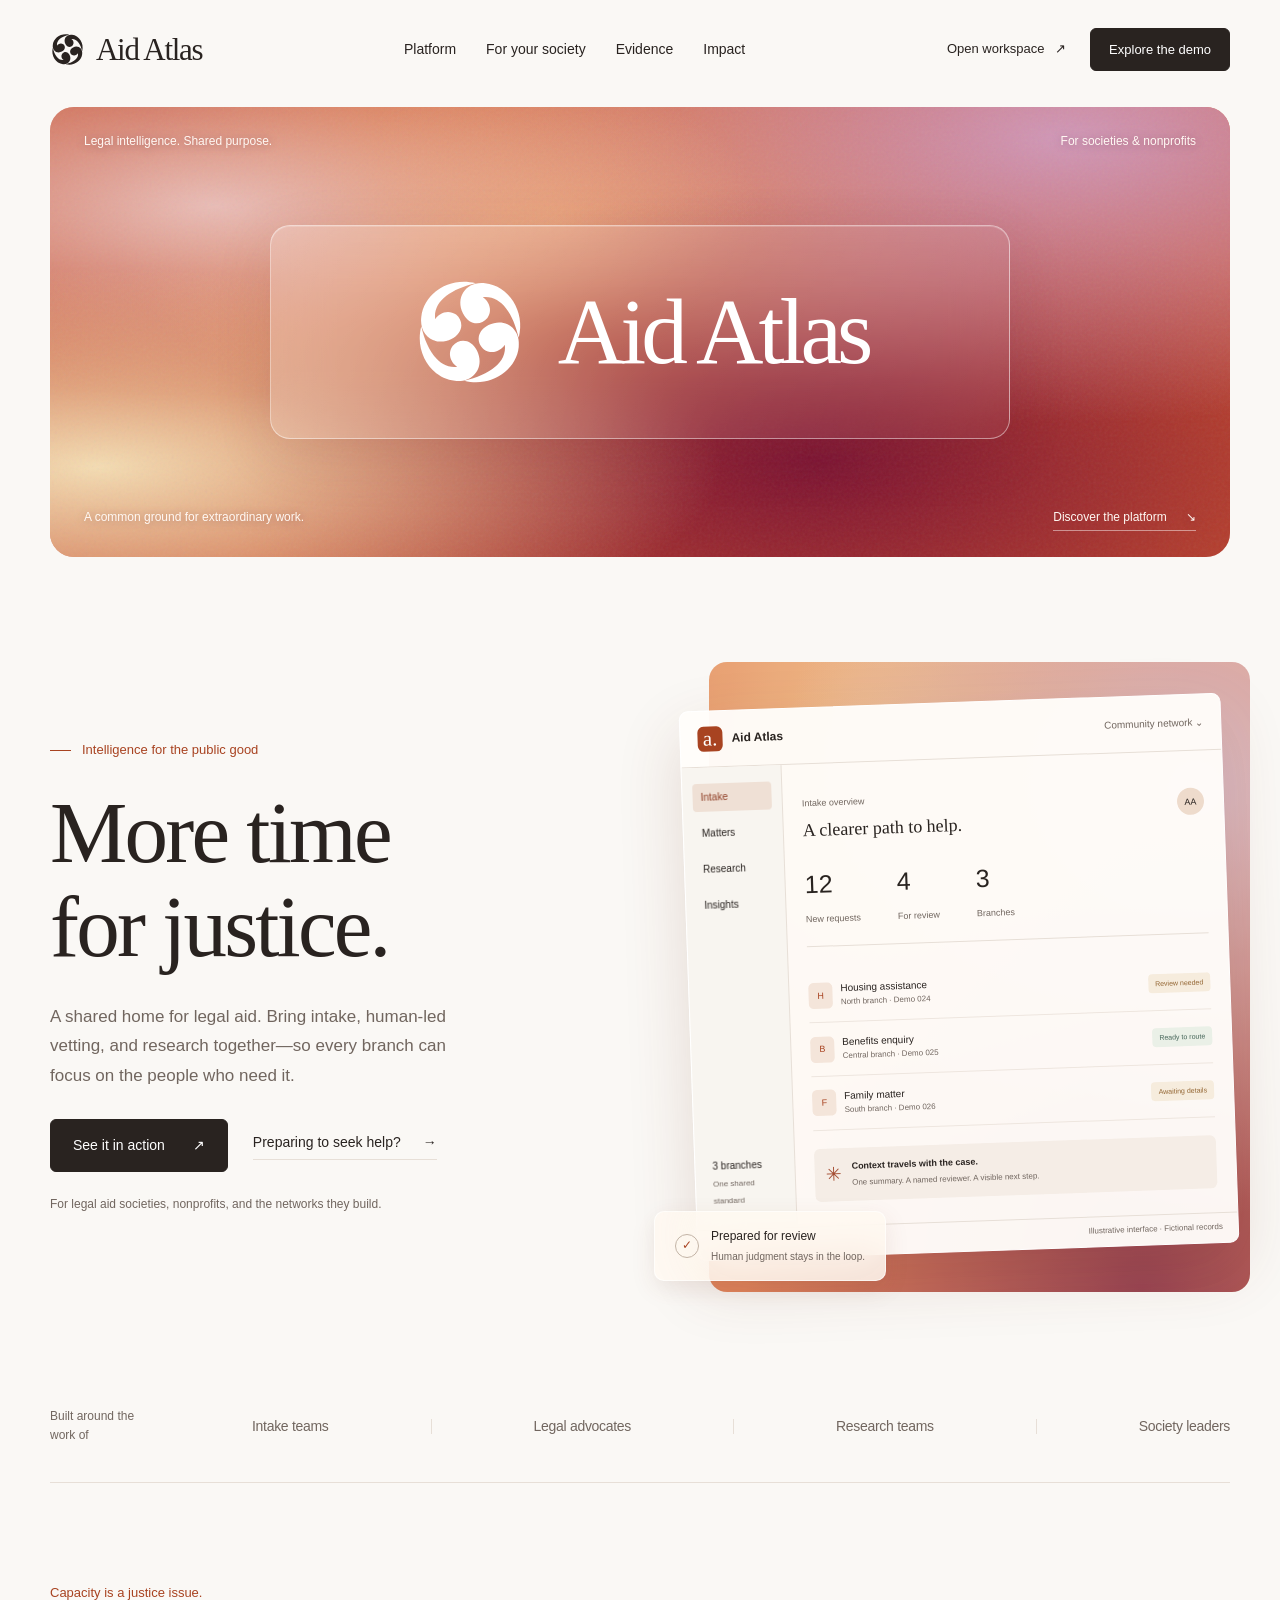
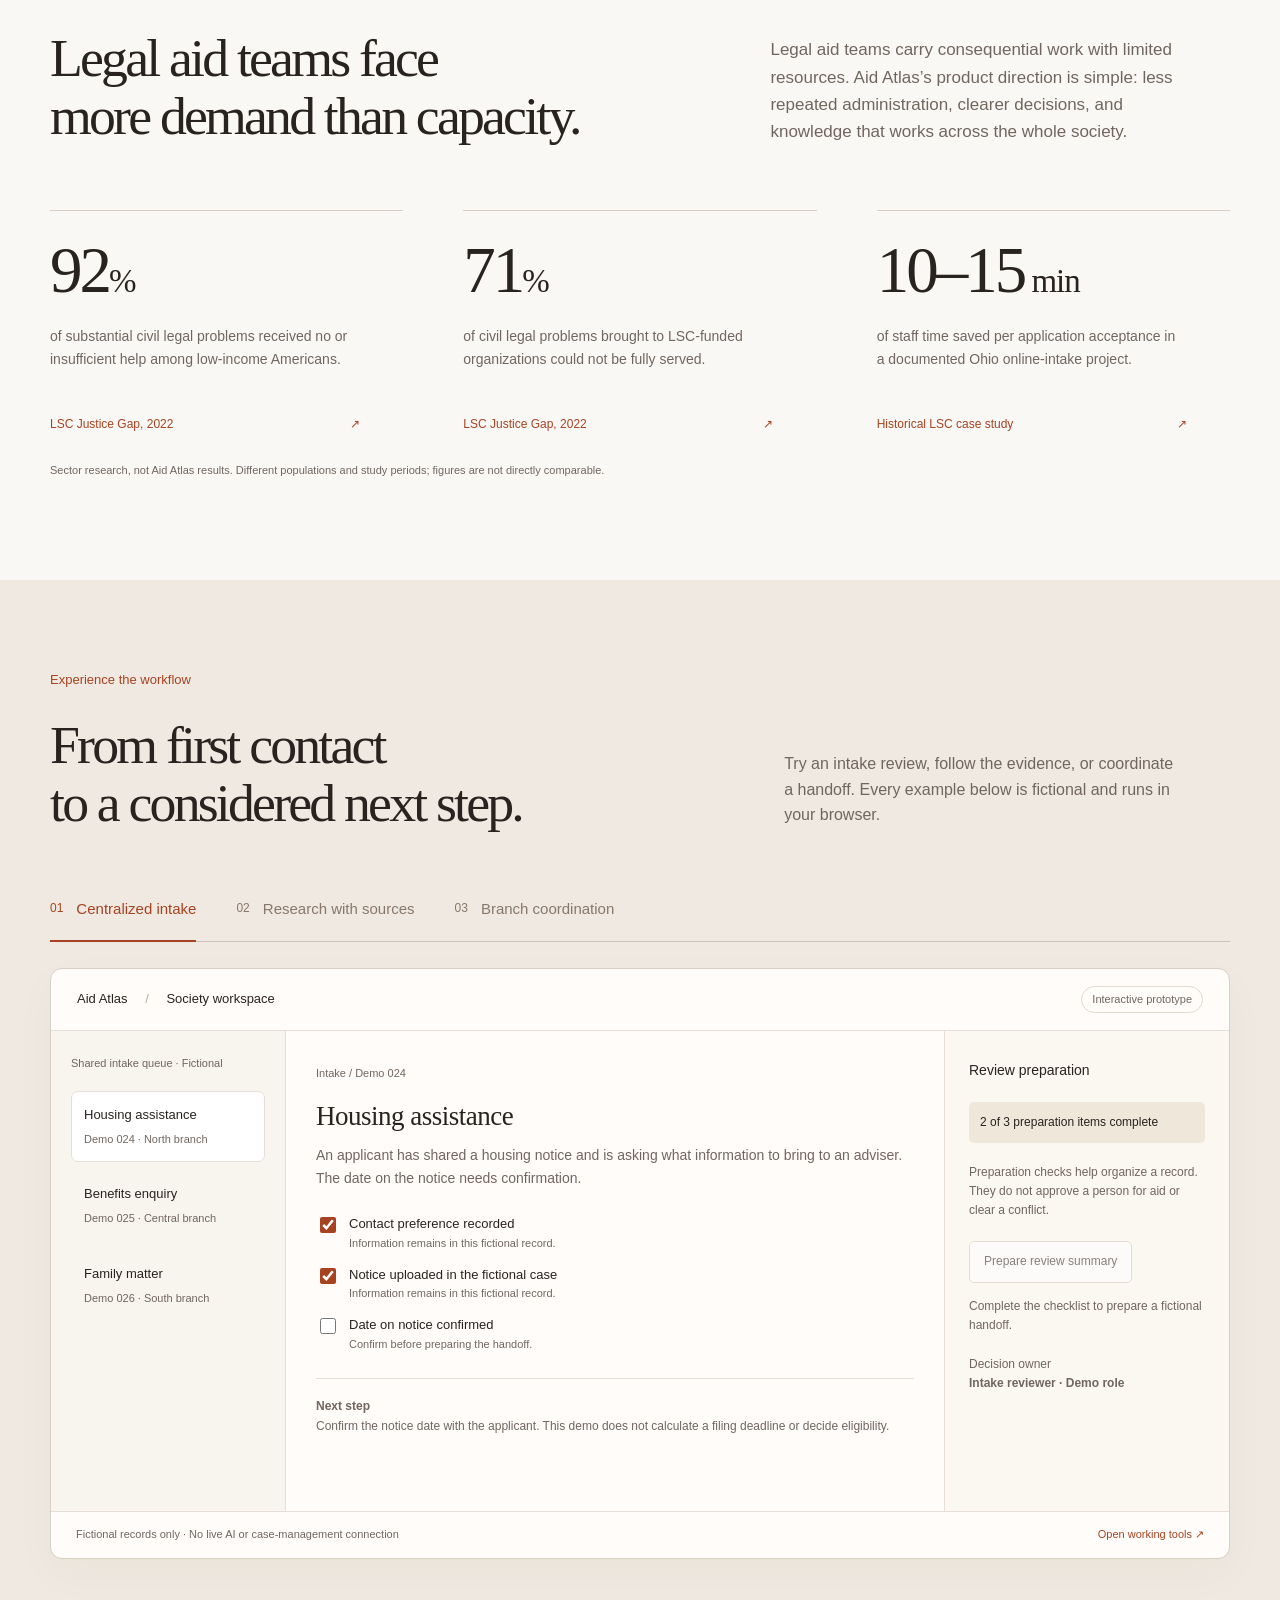
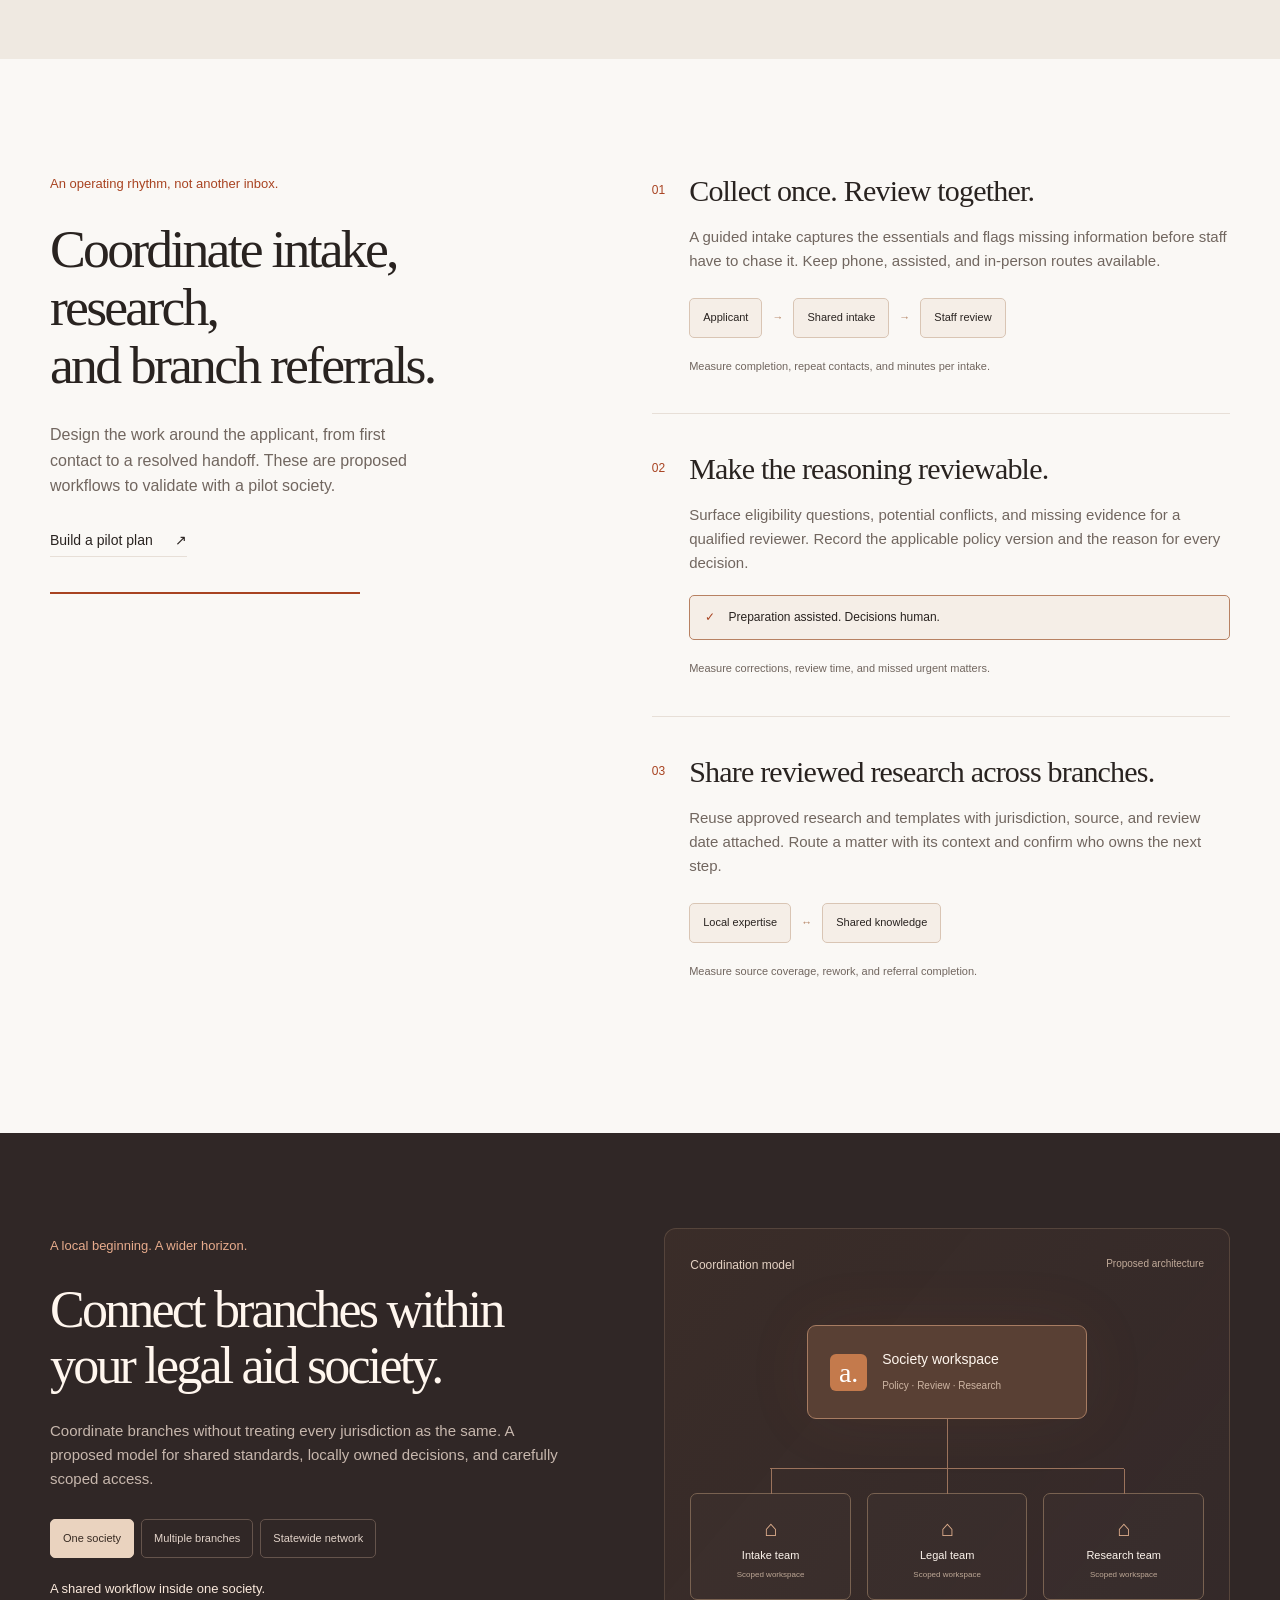
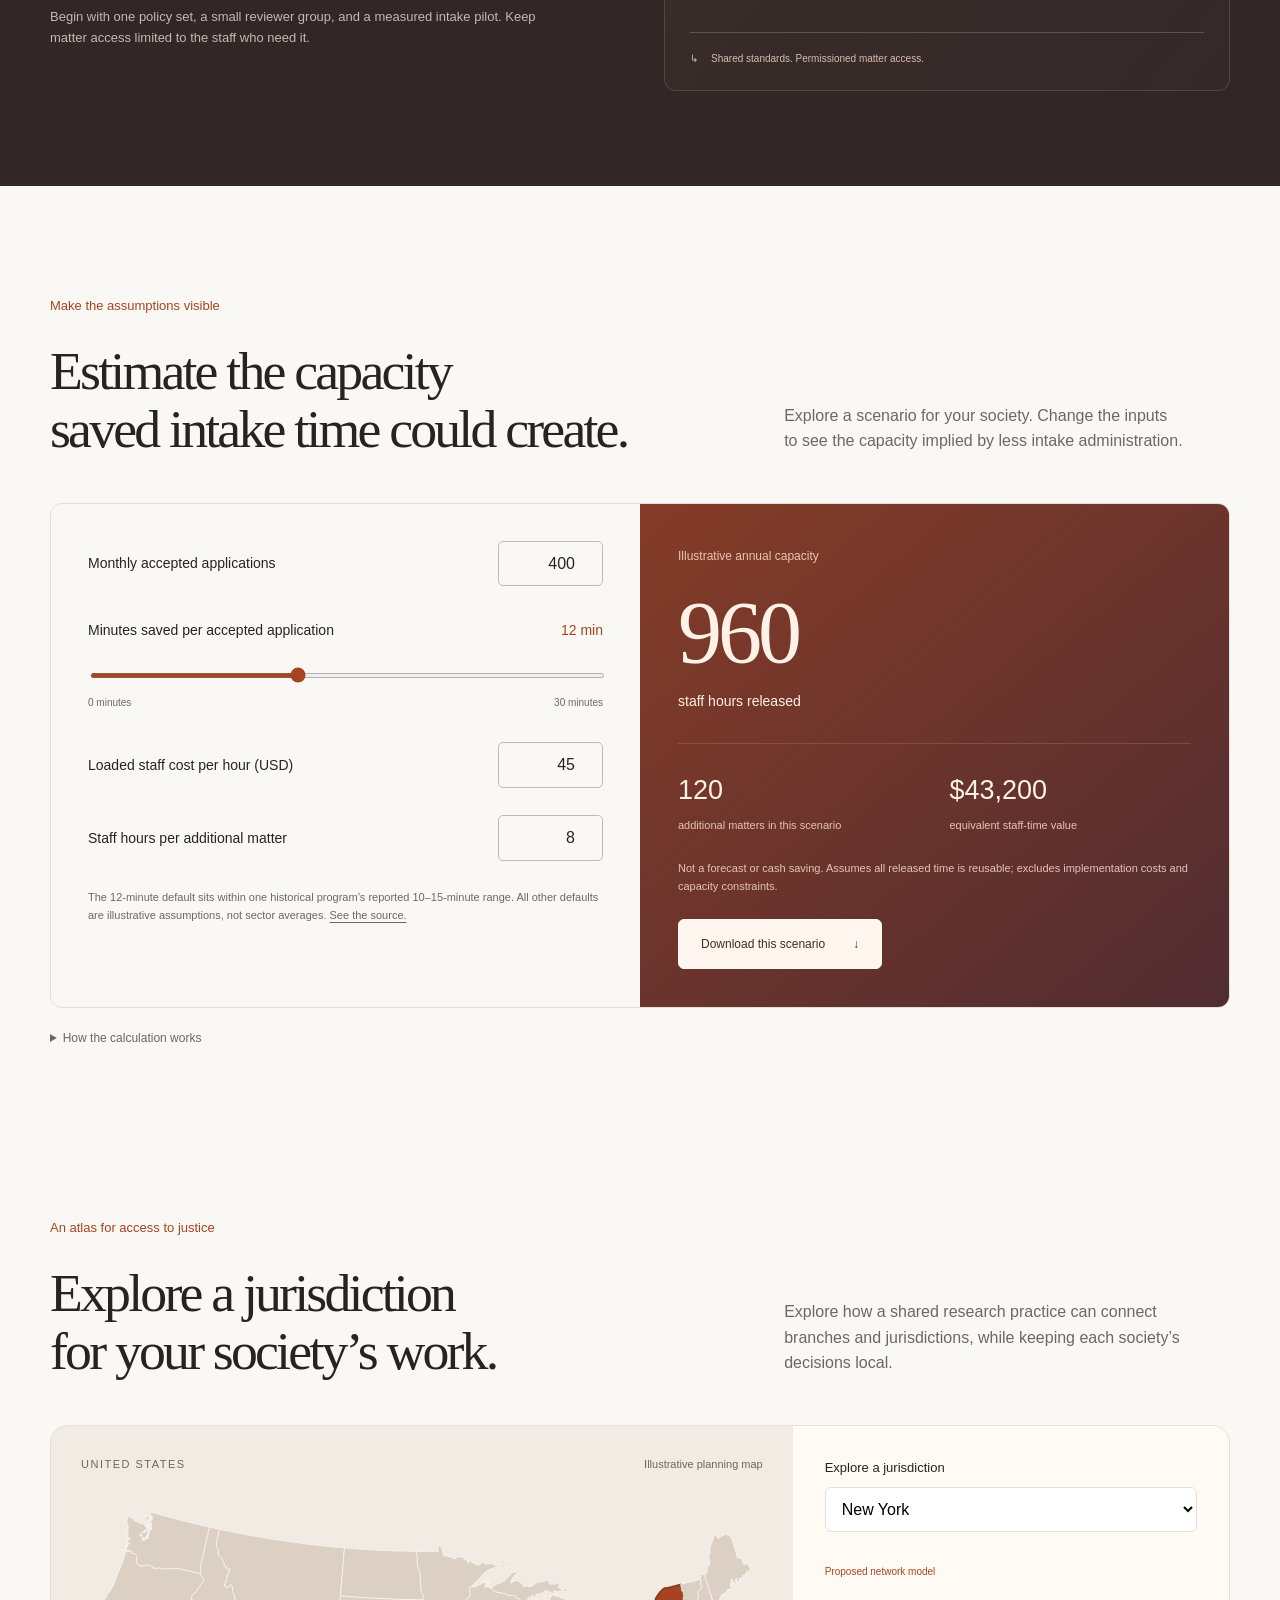
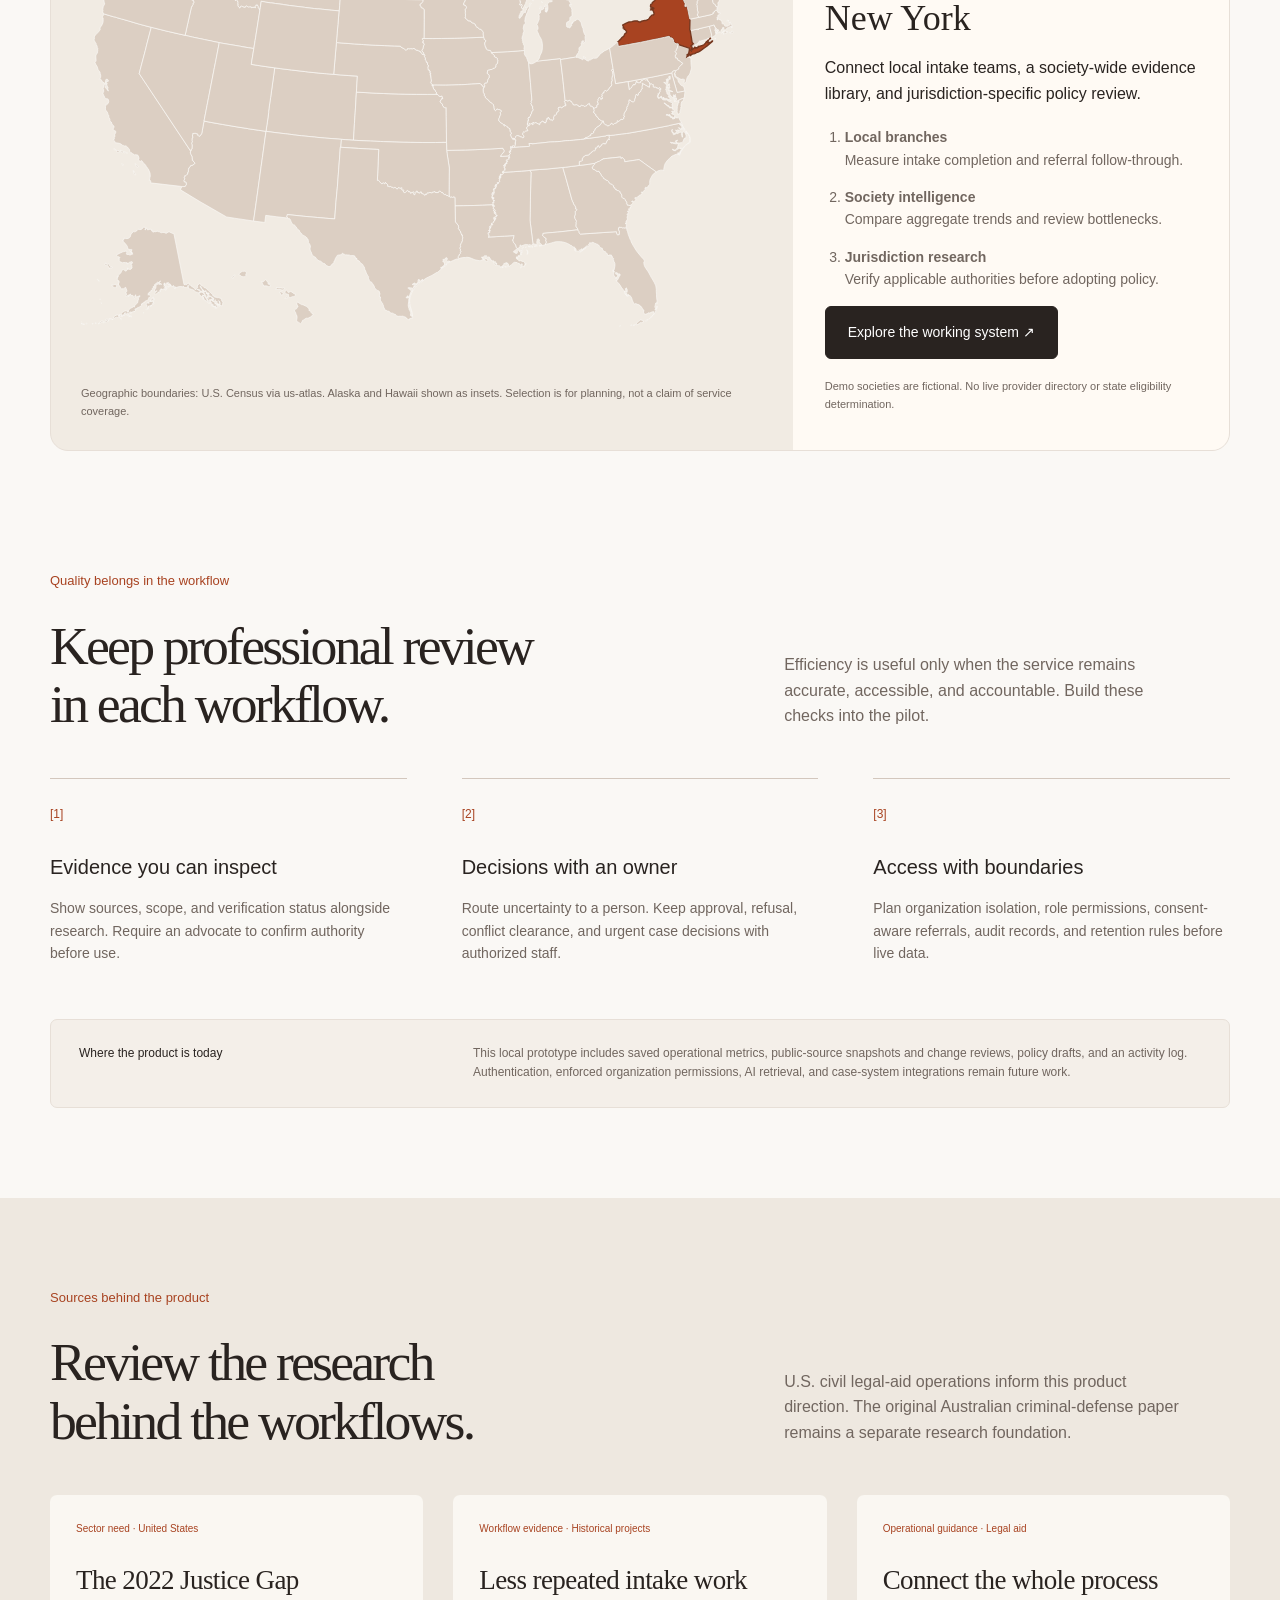
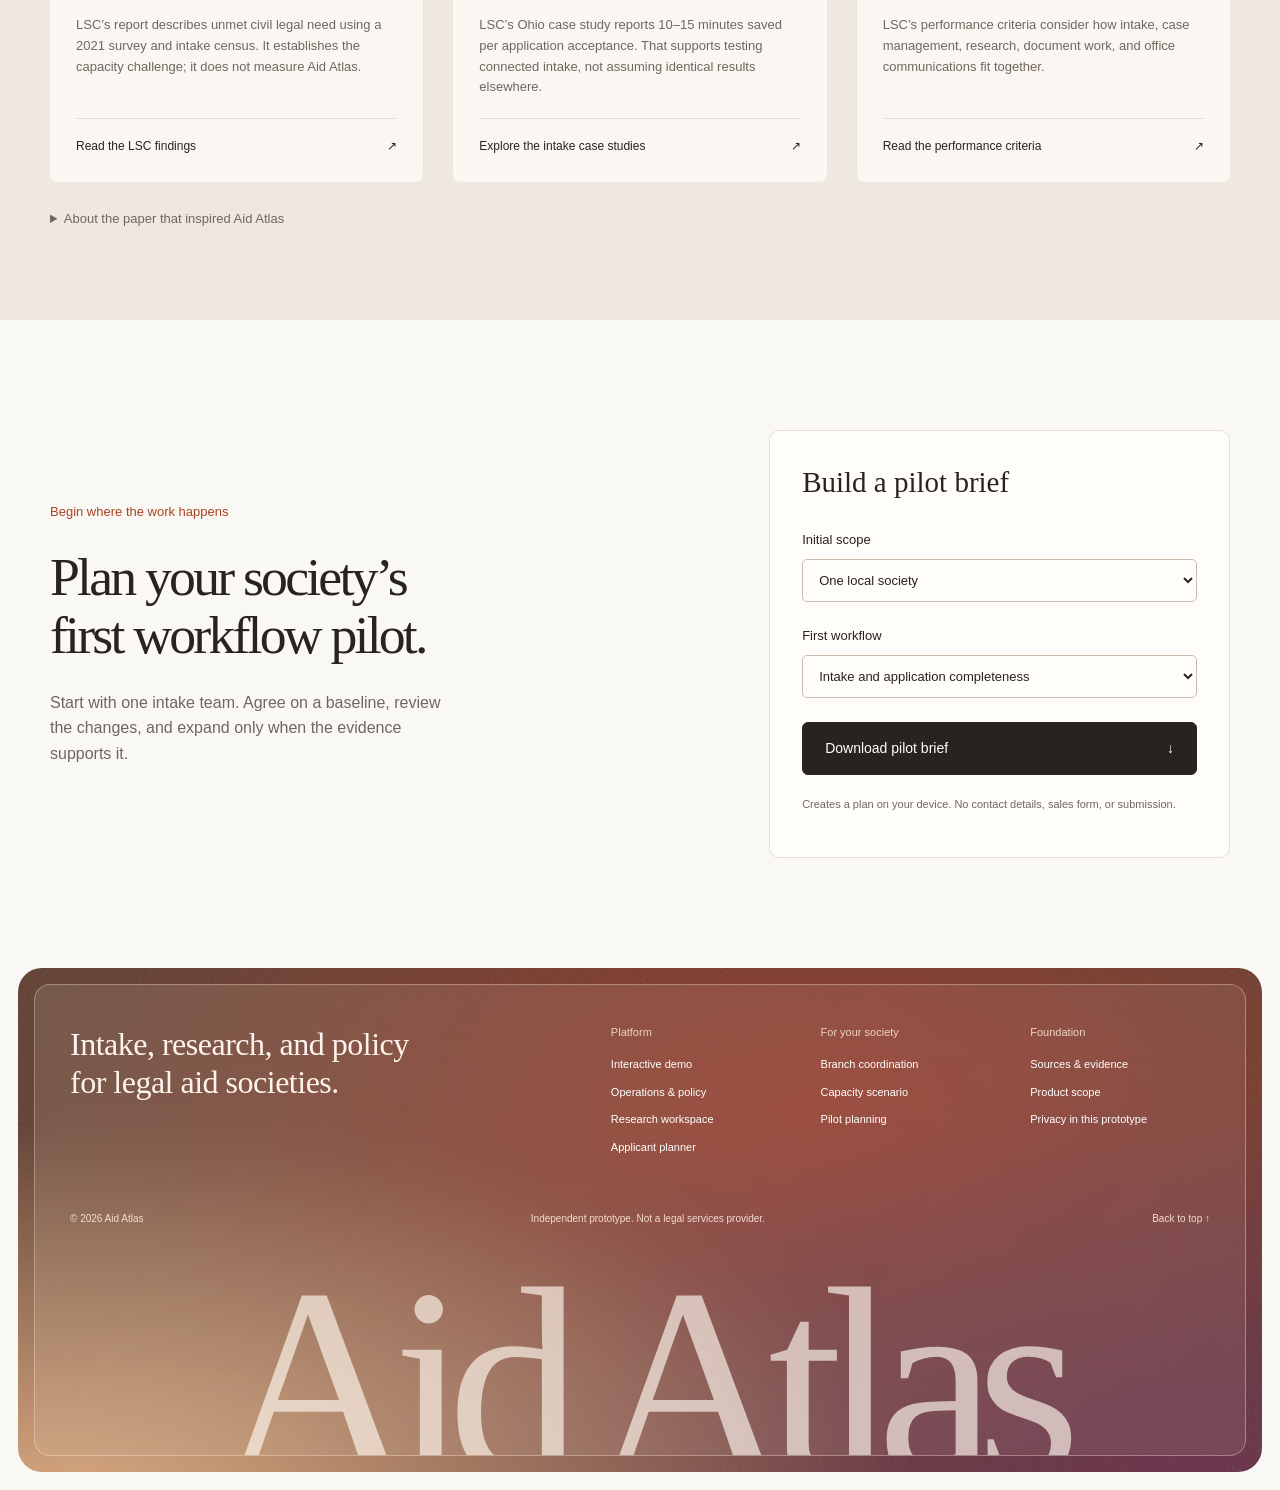
==== commit 16c1a7cd: "Curve teardrop heads inward for a fuller globe emblem" ====
--- a/index.html
+++ b/index.html
@@ -6,10 +6,10 @@
 </head>
 <body>
 <a class="skip" href="#main">Skip to content</a>
-<header class="site-header"><a class="wordmark" href="index.html" aria-label="Aid Atlas home"><svg class="atlas-emblem" viewBox="0 0 100 100" aria-hidden="true"><g fill="currentColor"><path d="M 55 8 C 34 1 14 15 9 33 C 5 47 19 54 27 43 C 33 35 22 21 55 8 Z" transform="rotate(0 50 50)"/><path d="M 55 8 C 34 1 14 15 9 33 C 5 47 19 54 27 43 C 33 35 22 21 55 8 Z" transform="rotate(90 50 50)"/><path d="M 55 8 C 34 1 14 15 9 33 C 5 47 19 54 27 43 C 33 35 22 21 55 8 Z" transform="rotate(180 50 50)"/><path d="M 55 8 C 34 1 14 15 9 33 C 5 47 19 54 27 43 C 33 35 22 21 55 8 Z" transform="rotate(270 50 50)"/></g></svg>Aid Atlas</a><nav class="desktop-nav" aria-label="Main navigation"><a href="#platform">Platform</a><a href="#network">For your society</a><a href="#evidence">Evidence</a><a href="#impact">Impact</a></nav><div class="header-actions"><a class="quiet-link" href="system.html">Open workspace <span aria-hidden="true">↗</span></a><a class="button small" href="#demo">Explore the demo</a><button class="menu-toggle" aria-expanded="false" aria-controls="mobile-nav" aria-label="Toggle menu"><span></span><span></span></button></div></header>
+<header class="site-header"><a class="wordmark" href="index.html" aria-label="Aid Atlas home"><svg class="atlas-emblem" viewBox="0 0 100 100" aria-hidden="true"><g fill="currentColor"><path d="M 55 8 C 32 2 10 17 8 37 C 6 53 20 63 34 56 C 44 51 45 41 38 35 C 31 30 23 34 20 39 C 18 24 33 13 55 8 Z" transform="rotate(0 50 50)"/><path d="M 55 8 C 32 2 10 17 8 37 C 6 53 20 63 34 56 C 44 51 45 41 38 35 C 31 30 23 34 20 39 C 18 24 33 13 55 8 Z" transform="rotate(90 50 50)"/><path d="M 55 8 C 32 2 10 17 8 37 C 6 53 20 63 34 56 C 44 51 45 41 38 35 C 31 30 23 34 20 39 C 18 24 33 13 55 8 Z" transform="rotate(180 50 50)"/><path d="M 55 8 C 32 2 10 17 8 37 C 6 53 20 63 34 56 C 44 51 45 41 38 35 C 31 30 23 34 20 39 C 18 24 33 13 55 8 Z" transform="rotate(270 50 50)"/></g></svg>Aid Atlas</a><nav class="desktop-nav" aria-label="Main navigation"><a href="#platform">Platform</a><a href="#network">For your society</a><a href="#evidence">Evidence</a><a href="#impact">Impact</a></nav><div class="header-actions"><a class="quiet-link" href="system.html">Open workspace <span aria-hidden="true">↗</span></a><a class="button small" href="#demo">Explore the demo</a><button class="menu-toggle" aria-expanded="false" aria-controls="mobile-nav" aria-label="Toggle menu"><span></span><span></span></button></div></header>
 <nav id="mobile-nav" aria-label="Mobile navigation" hidden><a href="#platform">Platform</a><a href="#network">For your society</a><a href="#evidence">Evidence</a><a href="#impact">Impact</a><a href="system.html">Open workspace</a></nav>
 <main id="main">
-<section class="brand-banner section-width" aria-label="Aid Atlas — Legal intelligence for the public good"><div class="banner-wash" aria-hidden="true"></div><div class="banner-topline"><span>Legal intelligence. Shared purpose.</span><span>For societies & nonprofits</span></div><div class="glass-brand"><svg class="atlas-emblem" viewBox="0 0 100 100" aria-hidden="true"><g fill="currentColor"><path d="M 55 8 C 34 1 14 15 9 33 C 5 47 19 54 27 43 C 33 35 22 21 55 8 Z" transform="rotate(0 50 50)"/><path d="M 55 8 C 34 1 14 15 9 33 C 5 47 19 54 27 43 C 33 35 22 21 55 8 Z" transform="rotate(90 50 50)"/><path d="M 55 8 C 34 1 14 15 9 33 C 5 47 19 54 27 43 C 33 35 22 21 55 8 Z" transform="rotate(180 50 50)"/><path d="M 55 8 C 34 1 14 15 9 33 C 5 47 19 54 27 43 C 33 35 22 21 55 8 Z" transform="rotate(270 50 50)"/></g></svg><span>Aid Atlas</span></div><div class="banner-bottomline"><span>A common ground for extraordinary work.</span><a href="#demo">Discover the platform <span aria-hidden="true">↘</span></a></div></section>
+<section class="brand-banner section-width" aria-label="Aid Atlas — Legal intelligence for the public good"><div class="banner-wash" aria-hidden="true"></div><div class="banner-topline"><span>Legal intelligence. Shared purpose.</span><span>For societies & nonprofits</span></div><div class="glass-brand"><svg class="atlas-emblem" viewBox="0 0 100 100" aria-hidden="true"><g fill="currentColor"><path d="M 55 8 C 32 2 10 17 8 37 C 6 53 20 63 34 56 C 44 51 45 41 38 35 C 31 30 23 34 20 39 C 18 24 33 13 55 8 Z" transform="rotate(0 50 50)"/><path d="M 55 8 C 32 2 10 17 8 37 C 6 53 20 63 34 56 C 44 51 45 41 38 35 C 31 30 23 34 20 39 C 18 24 33 13 55 8 Z" transform="rotate(90 50 50)"/><path d="M 55 8 C 32 2 10 17 8 37 C 6 53 20 63 34 56 C 44 51 45 41 38 35 C 31 30 23 34 20 39 C 18 24 33 13 55 8 Z" transform="rotate(180 50 50)"/><path d="M 55 8 C 32 2 10 17 8 37 C 6 53 20 63 34 56 C 44 51 45 41 38 35 C 31 30 23 34 20 39 C 18 24 33 13 55 8 Z" transform="rotate(270 50 50)"/></g></svg><span>Aid Atlas</span></div><div class="banner-bottomline"><span>A common ground for extraordinary work.</span><a href="#demo">Discover the platform <span aria-hidden="true">↘</span></a></div></section>
 <section class="hero section-width">
 <div class="hero-copy"><p class="eyebrow"><span class="mini-line"></span>Intelligence for the public good</p><h1>More time<br> for justice.</h1><p class="hero-description">A shared home for legal aid. Bring intake, human-led vetting, and research together—so every branch can focus on the people who need it.</p><div class="hero-actions"><a class="button" href="#demo">See it in action <span aria-hidden="true">↗</span></a><a class="text-link" href="workspace.html#applicant">Preparing to seek help? <span aria-hidden="true">→</span></a></div><p class="hero-note">For legal aid societies, nonprofits, and the networks they build.</p></div>
 <div class="hero-visual" aria-label="Illustrative preview of the Aid Atlas intake workspace">
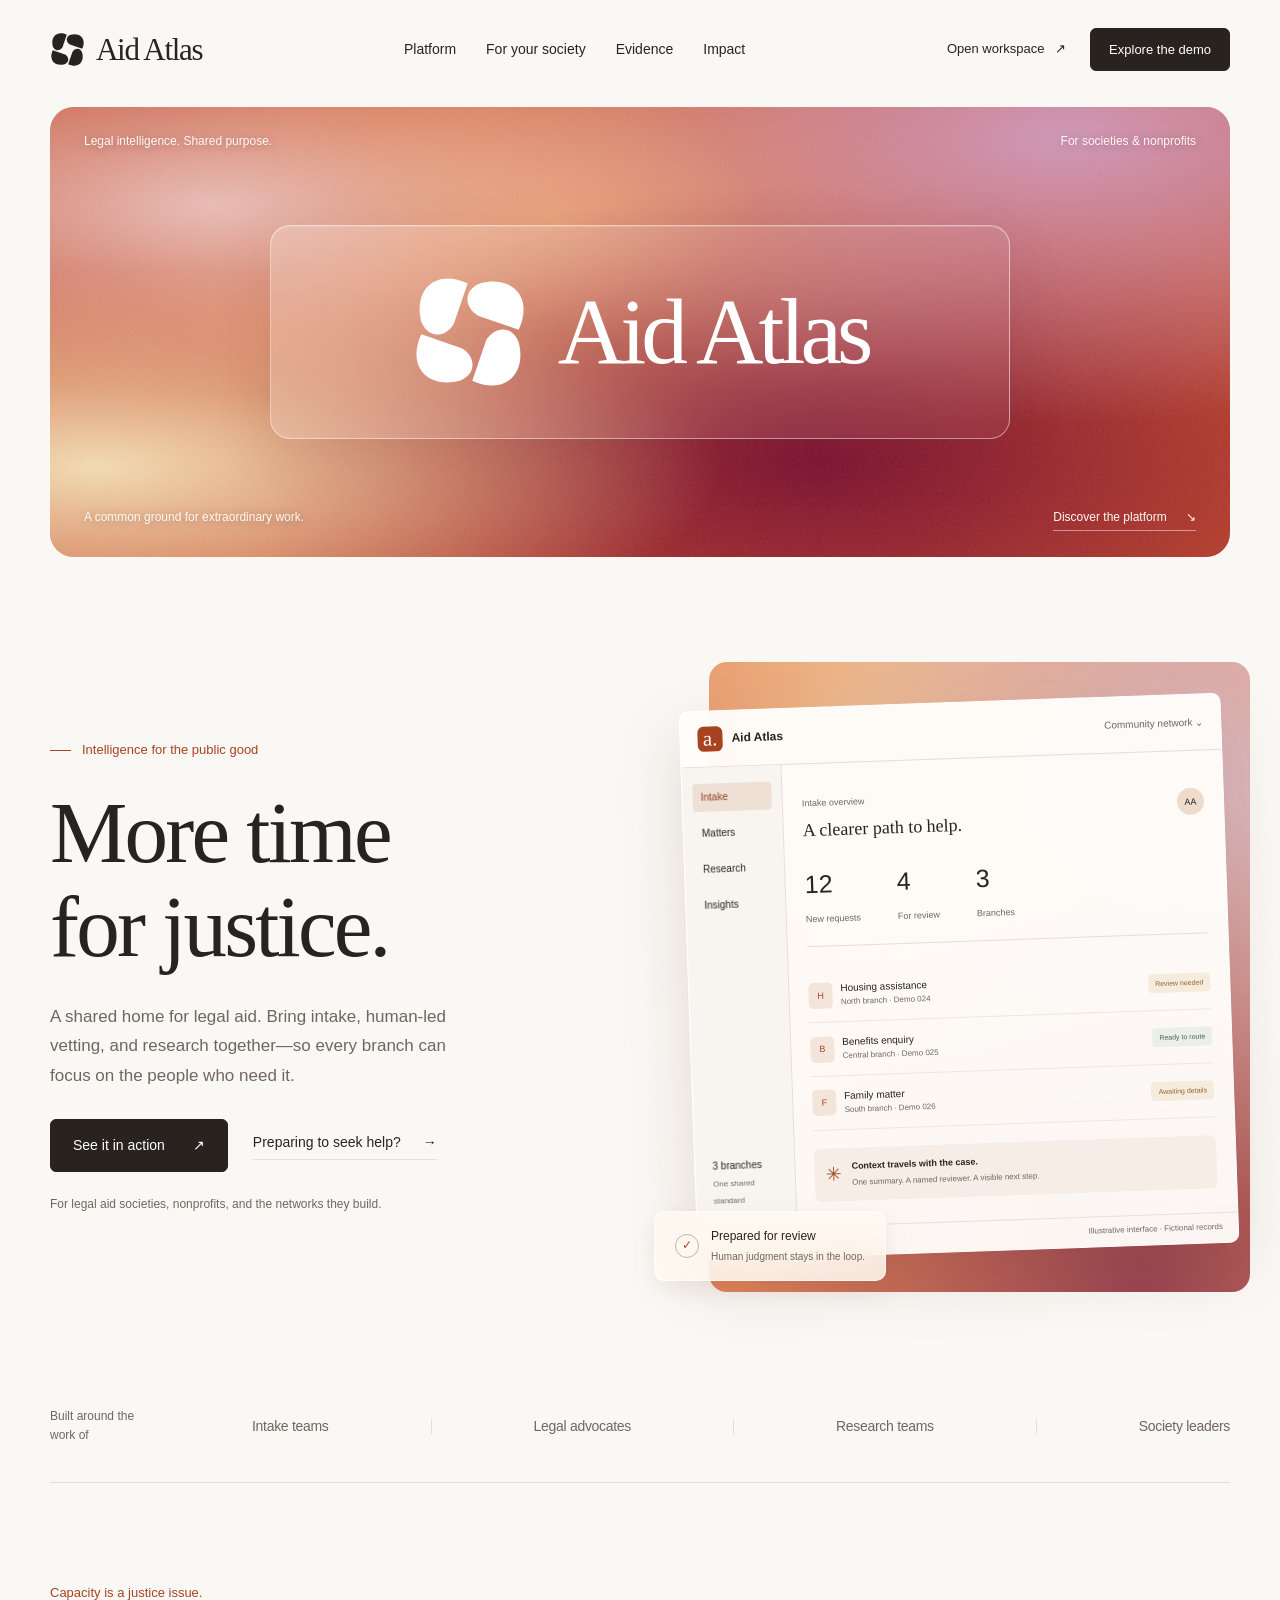
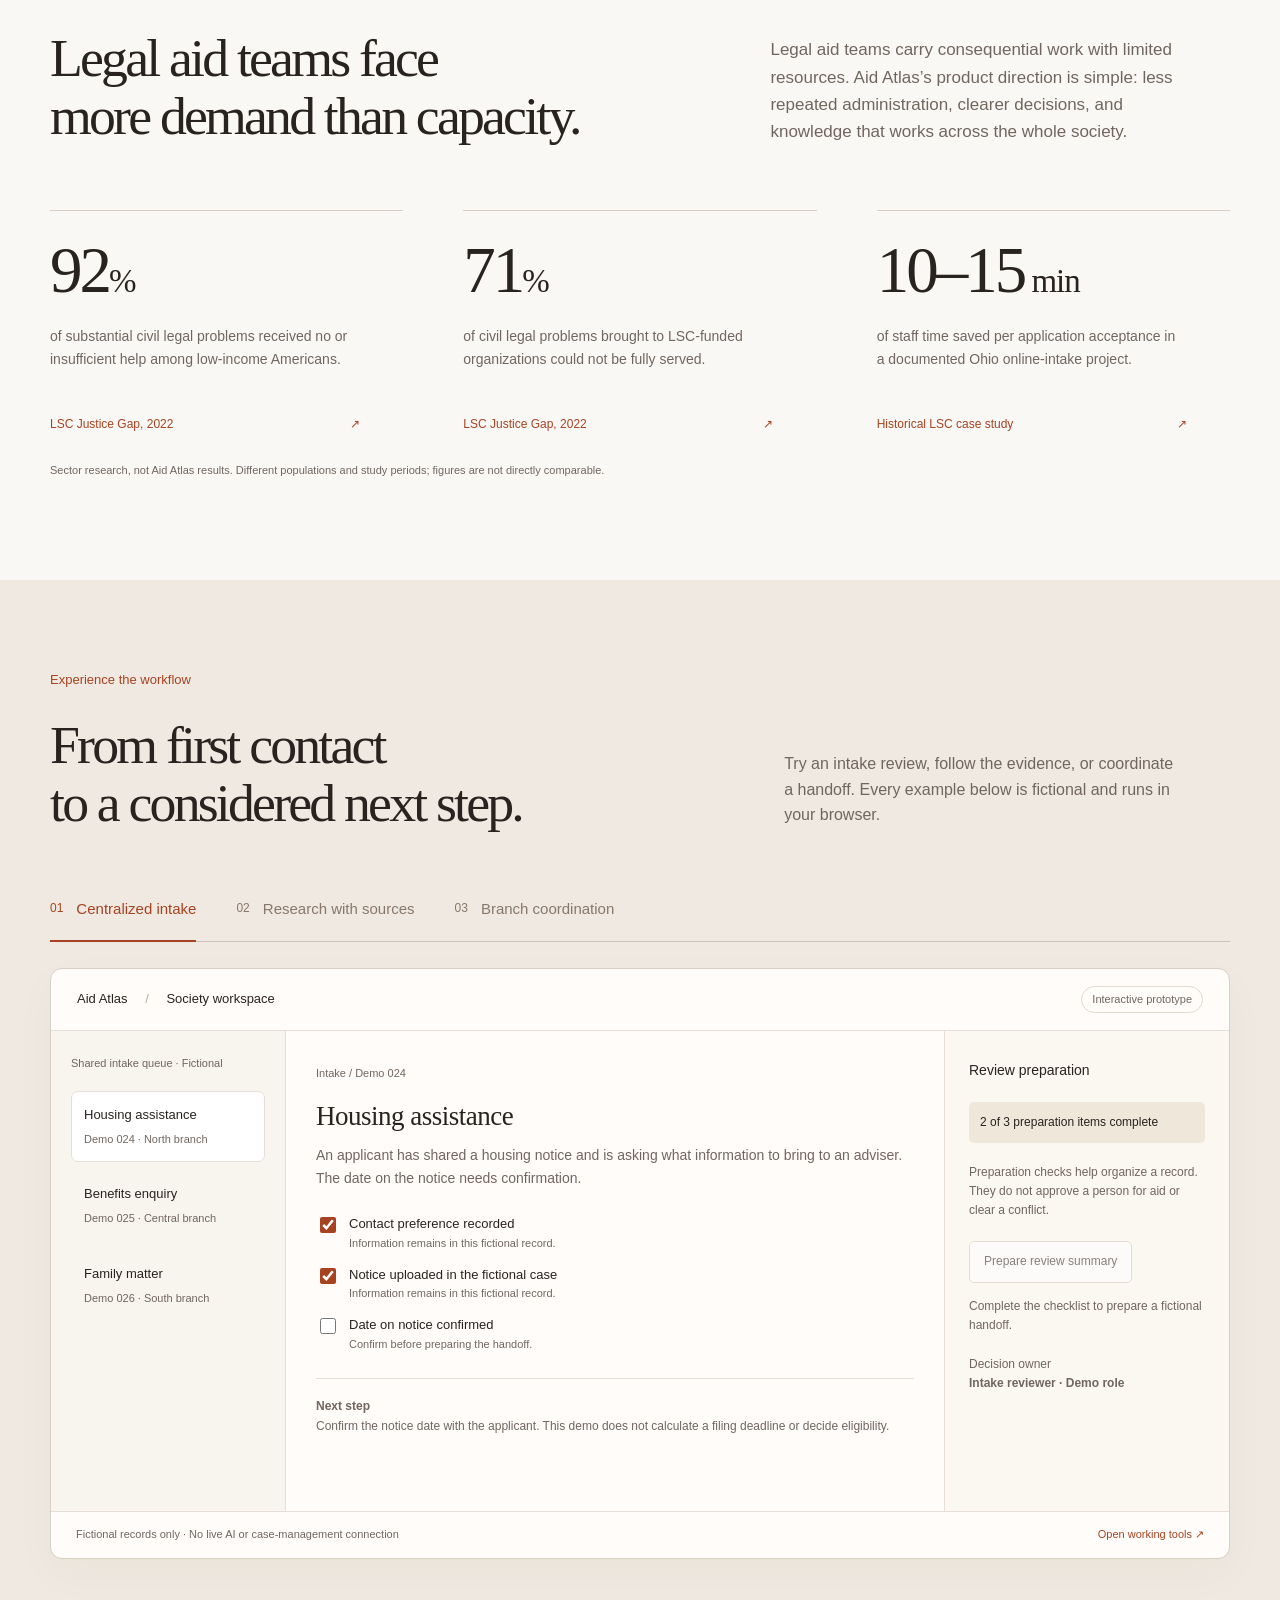
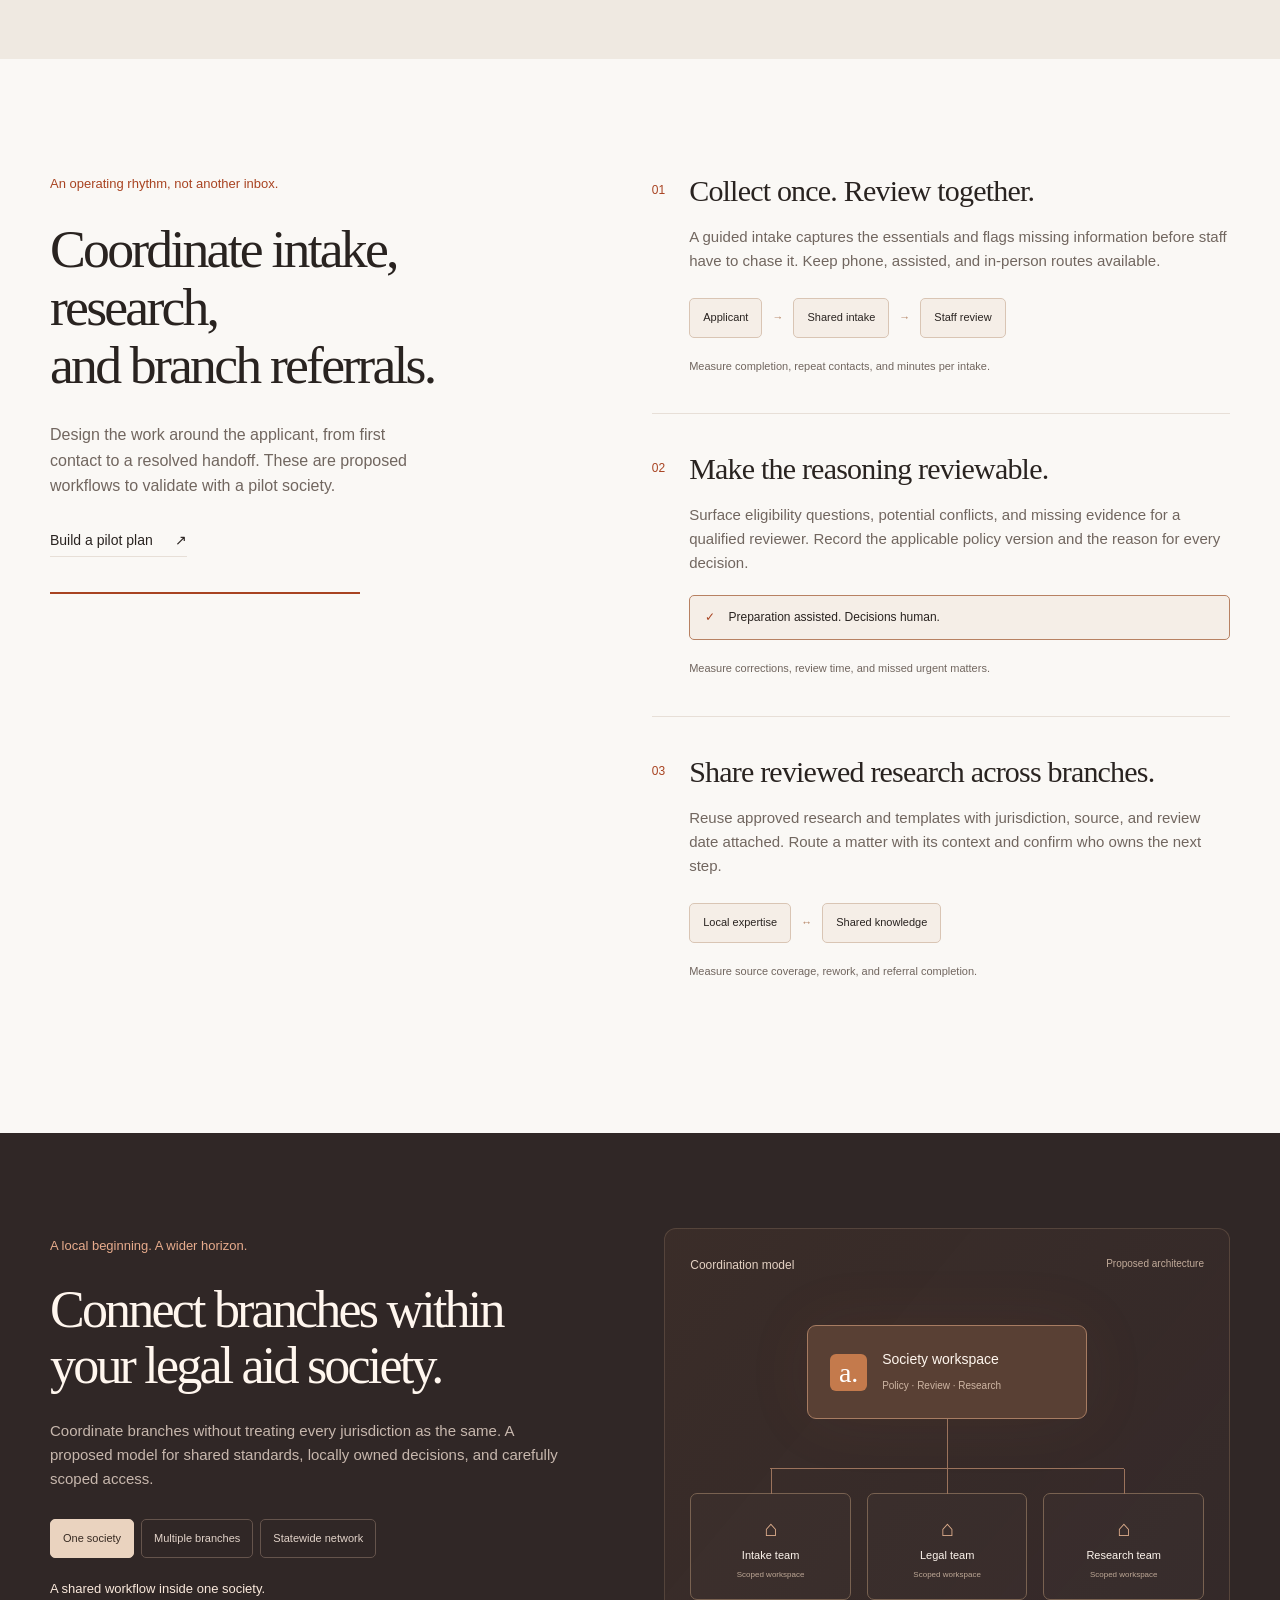
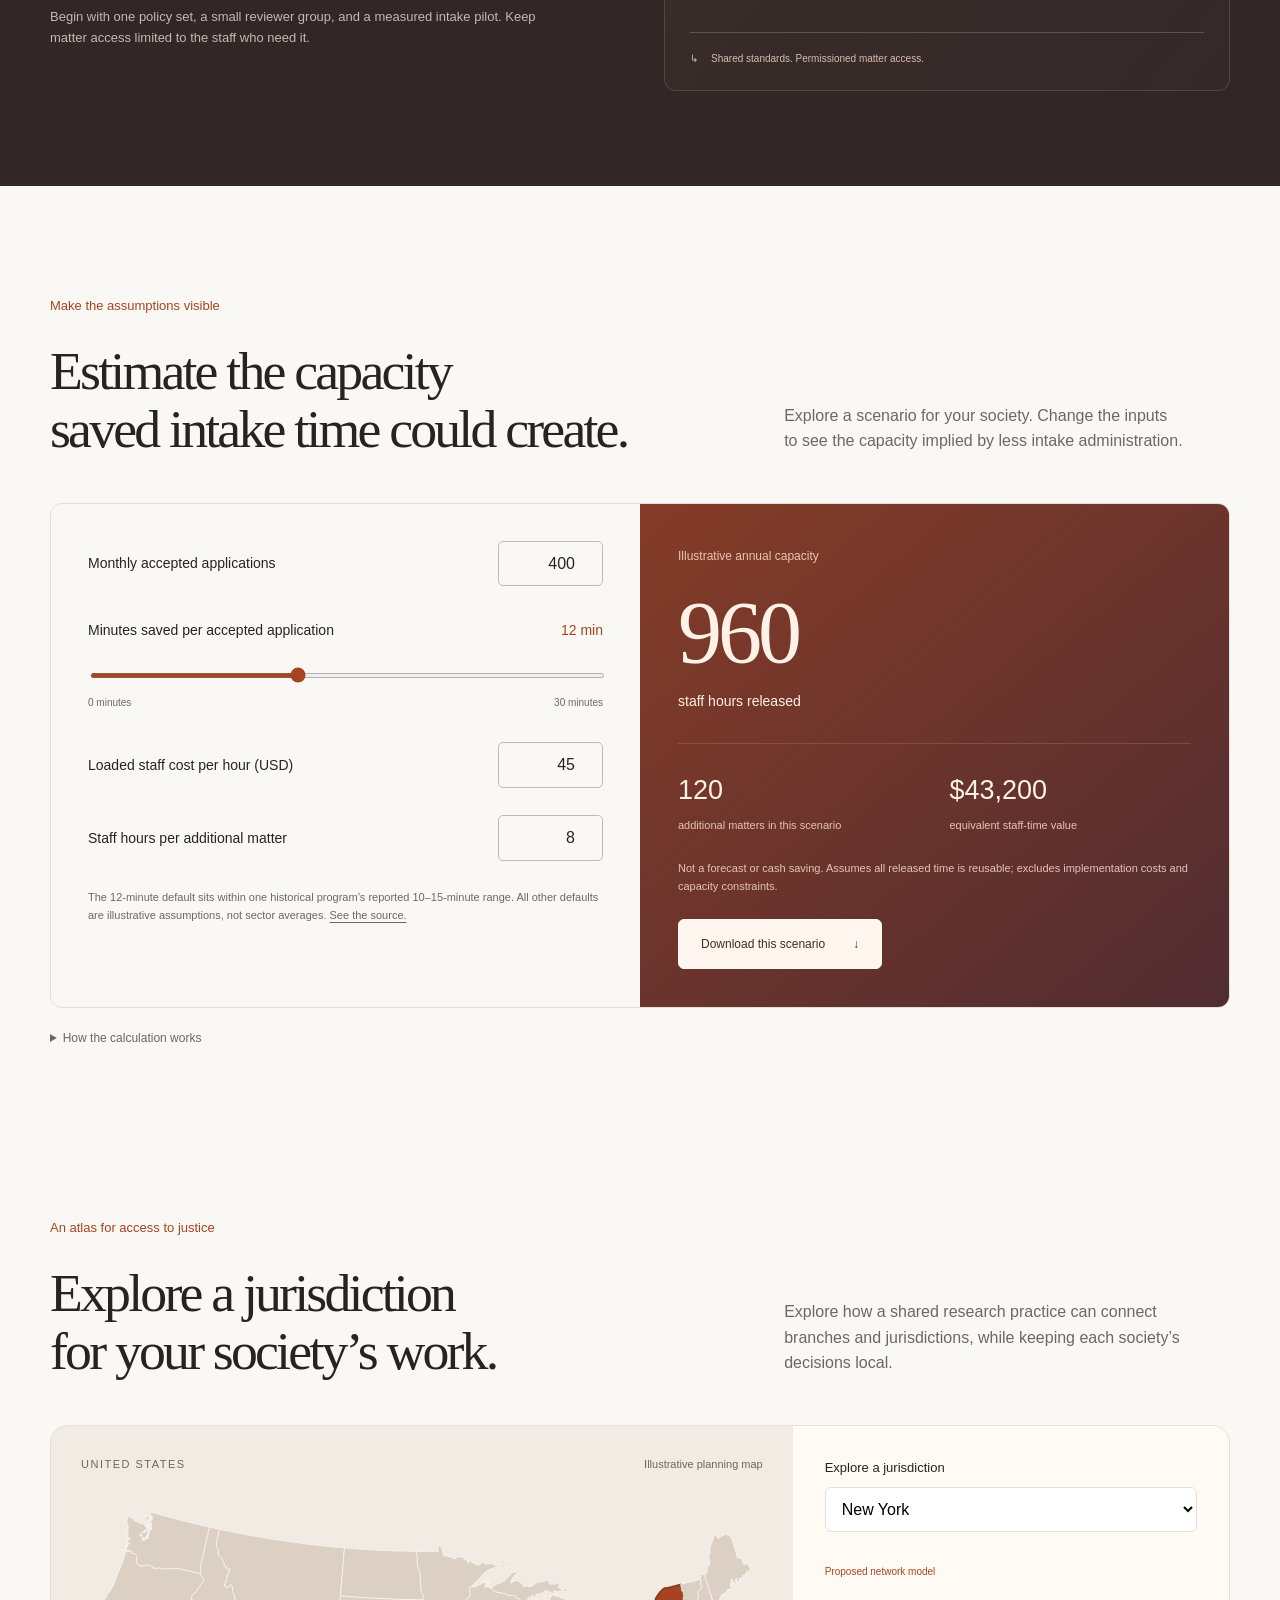
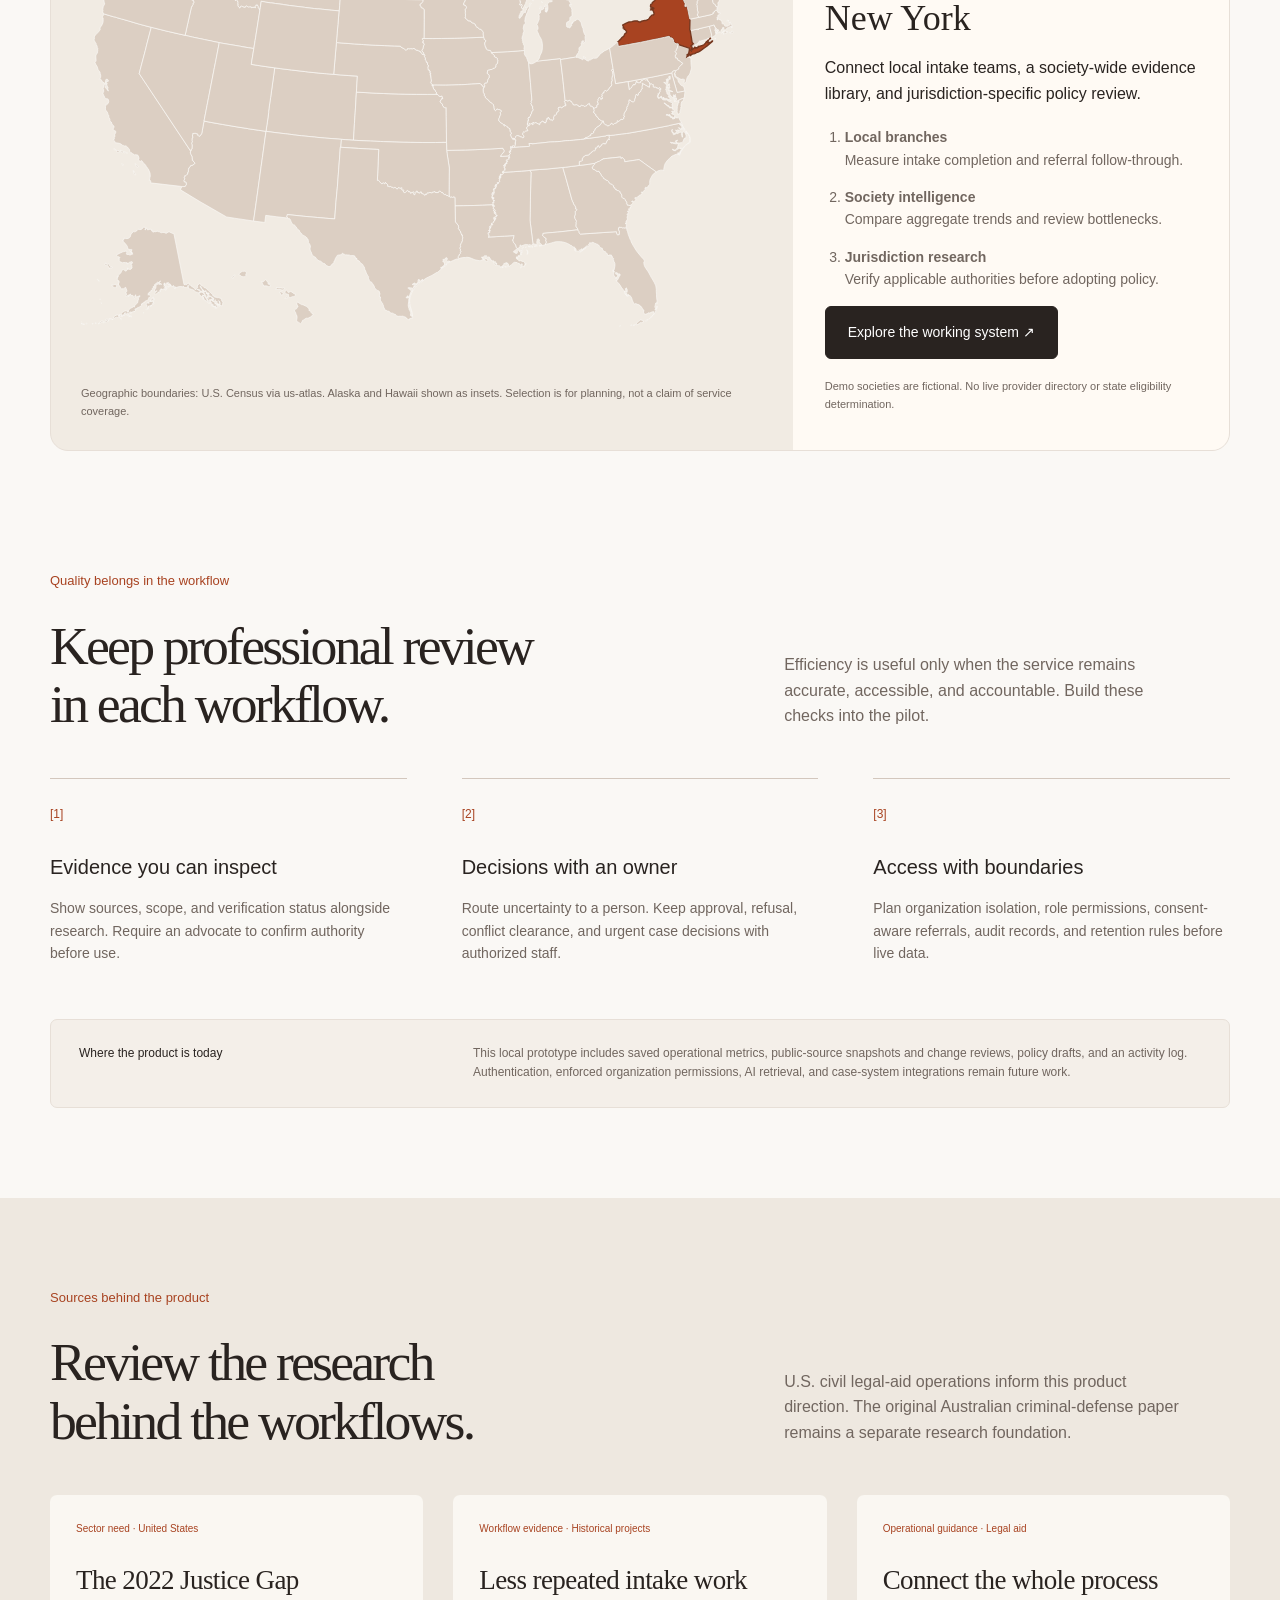
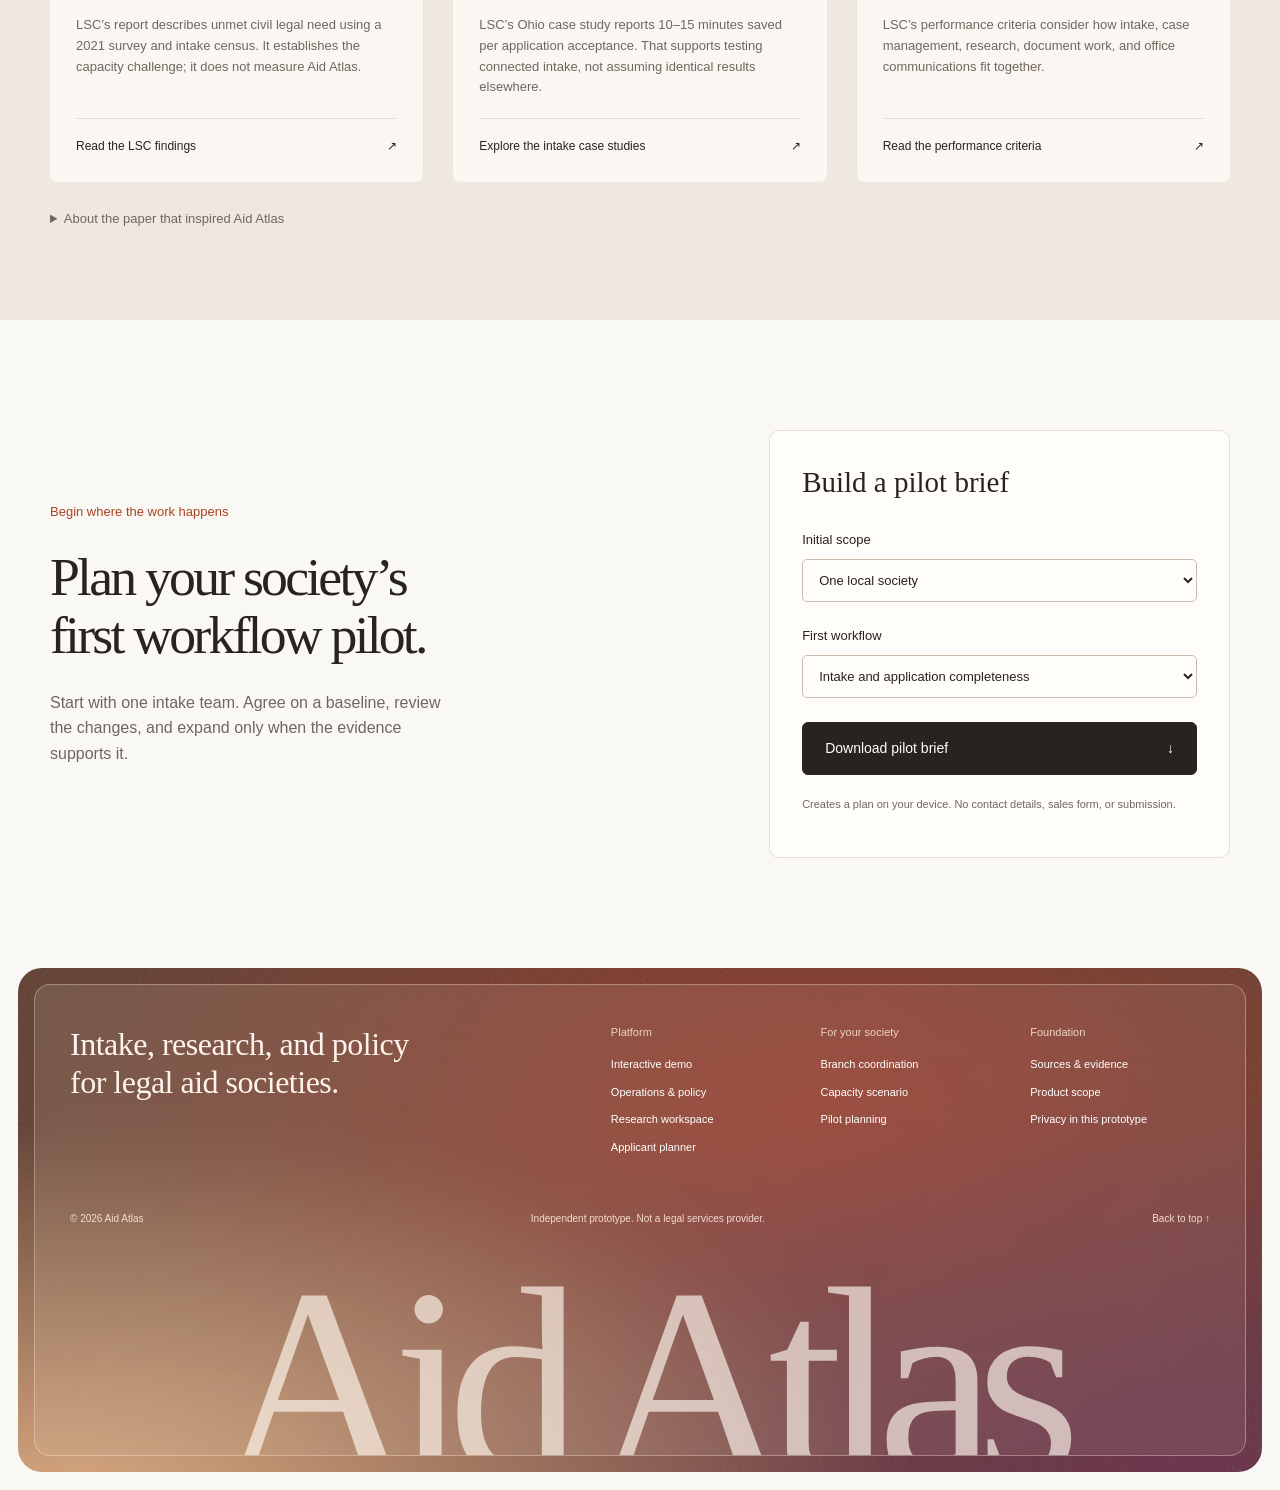
==== commit ead21e84: "Restore original Sora-inspired flower emblem" ====
--- a/index.html
+++ b/index.html
@@ -6,10 +6,10 @@
 </head>
 <body>
 <a class="skip" href="#main">Skip to content</a>
-<header class="site-header"><a class="wordmark" href="index.html" aria-label="Aid Atlas home"><svg class="atlas-emblem" viewBox="0 0 100 100" aria-hidden="true"><g fill="currentColor"><path d="M 55 8 C 32 2 10 17 8 37 C 6 53 20 63 34 56 C 44 51 45 41 38 35 C 31 30 23 34 20 39 C 18 24 33 13 55 8 Z" transform="rotate(0 50 50)"/><path d="M 55 8 C 32 2 10 17 8 37 C 6 53 20 63 34 56 C 44 51 45 41 38 35 C 31 30 23 34 20 39 C 18 24 33 13 55 8 Z" transform="rotate(90 50 50)"/><path d="M 55 8 C 32 2 10 17 8 37 C 6 53 20 63 34 56 C 44 51 45 41 38 35 C 31 30 23 34 20 39 C 18 24 33 13 55 8 Z" transform="rotate(180 50 50)"/><path d="M 55 8 C 32 2 10 17 8 37 C 6 53 20 63 34 56 C 44 51 45 41 38 35 C 31 30 23 34 20 39 C 18 24 33 13 55 8 Z" transform="rotate(270 50 50)"/></g></svg>Aid Atlas</a><nav class="desktop-nav" aria-label="Main navigation"><a href="#platform">Platform</a><a href="#network">For your society</a><a href="#evidence">Evidence</a><a href="#impact">Impact</a></nav><div class="header-actions"><a class="quiet-link" href="system.html">Open workspace <span aria-hidden="true">↗</span></a><a class="button small" href="#demo">Explore the demo</a><button class="menu-toggle" aria-expanded="false" aria-controls="mobile-nav" aria-label="Toggle menu"><span></span><span></span></button></div></header>
+<header class="site-header"><a class="wordmark" href="index.html" aria-label="Aid Atlas home"><svg class="atlas-emblem" viewBox="0 0 100 100" aria-hidden="true"><path d="M48 8C20-5 1 14 8 41c5 14 20 15 28 2L48 8Z" fill="currentColor"/><path d="M92 48C105 20 86 1 59 8c-14 5-15 20-2 28l35 12Z" fill="currentColor"/><path d="M52 92c28 13 47-6 40-33-5-14-20-15-28-2L52 92Z" fill="currentColor"/><path d="M8 52C-5 80 14 99 41 92c14-5 15-20 2-28L8 52Z" fill="currentColor"/></svg>Aid Atlas</a><nav class="desktop-nav" aria-label="Main navigation"><a href="#platform">Platform</a><a href="#network">For your society</a><a href="#evidence">Evidence</a><a href="#impact">Impact</a></nav><div class="header-actions"><a class="quiet-link" href="system.html">Open workspace <span aria-hidden="true">↗</span></a><a class="button small" href="#demo">Explore the demo</a><button class="menu-toggle" aria-expanded="false" aria-controls="mobile-nav" aria-label="Toggle menu"><span></span><span></span></button></div></header>
 <nav id="mobile-nav" aria-label="Mobile navigation" hidden><a href="#platform">Platform</a><a href="#network">For your society</a><a href="#evidence">Evidence</a><a href="#impact">Impact</a><a href="system.html">Open workspace</a></nav>
 <main id="main">
-<section class="brand-banner section-width" aria-label="Aid Atlas — Legal intelligence for the public good"><div class="banner-wash" aria-hidden="true"></div><div class="banner-topline"><span>Legal intelligence. Shared purpose.</span><span>For societies & nonprofits</span></div><div class="glass-brand"><svg class="atlas-emblem" viewBox="0 0 100 100" aria-hidden="true"><g fill="currentColor"><path d="M 55 8 C 32 2 10 17 8 37 C 6 53 20 63 34 56 C 44 51 45 41 38 35 C 31 30 23 34 20 39 C 18 24 33 13 55 8 Z" transform="rotate(0 50 50)"/><path d="M 55 8 C 32 2 10 17 8 37 C 6 53 20 63 34 56 C 44 51 45 41 38 35 C 31 30 23 34 20 39 C 18 24 33 13 55 8 Z" transform="rotate(90 50 50)"/><path d="M 55 8 C 32 2 10 17 8 37 C 6 53 20 63 34 56 C 44 51 45 41 38 35 C 31 30 23 34 20 39 C 18 24 33 13 55 8 Z" transform="rotate(180 50 50)"/><path d="M 55 8 C 32 2 10 17 8 37 C 6 53 20 63 34 56 C 44 51 45 41 38 35 C 31 30 23 34 20 39 C 18 24 33 13 55 8 Z" transform="rotate(270 50 50)"/></g></svg><span>Aid Atlas</span></div><div class="banner-bottomline"><span>A common ground for extraordinary work.</span><a href="#demo">Discover the platform <span aria-hidden="true">↘</span></a></div></section>
+<section class="brand-banner section-width" aria-label="Aid Atlas — Legal intelligence for the public good"><div class="banner-wash" aria-hidden="true"></div><div class="banner-topline"><span>Legal intelligence. Shared purpose.</span><span>For societies & nonprofits</span></div><div class="glass-brand"><svg class="atlas-emblem" viewBox="0 0 100 100" aria-hidden="true"><path d="M48 8C20-5 1 14 8 41c5 14 20 15 28 2L48 8Z" fill="currentColor"/><path d="M92 48C105 20 86 1 59 8c-14 5-15 20-2 28l35 12Z" fill="currentColor"/><path d="M52 92c28 13 47-6 40-33-5-14-20-15-28-2L52 92Z" fill="currentColor"/><path d="M8 52C-5 80 14 99 41 92c14-5 15-20 2-28L8 52Z" fill="currentColor"/></svg><span>Aid Atlas</span></div><div class="banner-bottomline"><span>A common ground for extraordinary work.</span><a href="#demo">Discover the platform <span aria-hidden="true">↘</span></a></div></section>
 <section class="hero section-width">
 <div class="hero-copy"><p class="eyebrow"><span class="mini-line"></span>Intelligence for the public good</p><h1>More time<br> for justice.</h1><p class="hero-description">A shared home for legal aid. Bring intake, human-led vetting, and research together—so every branch can focus on the people who need it.</p><div class="hero-actions"><a class="button" href="#demo">See it in action <span aria-hidden="true">↗</span></a><a class="text-link" href="workspace.html#applicant">Preparing to seek help? <span aria-hidden="true">→</span></a></div><p class="hero-note">For legal aid societies, nonprofits, and the networks they build.</p></div>
 <div class="hero-visual" aria-label="Illustrative preview of the Aid Atlas intake workspace">
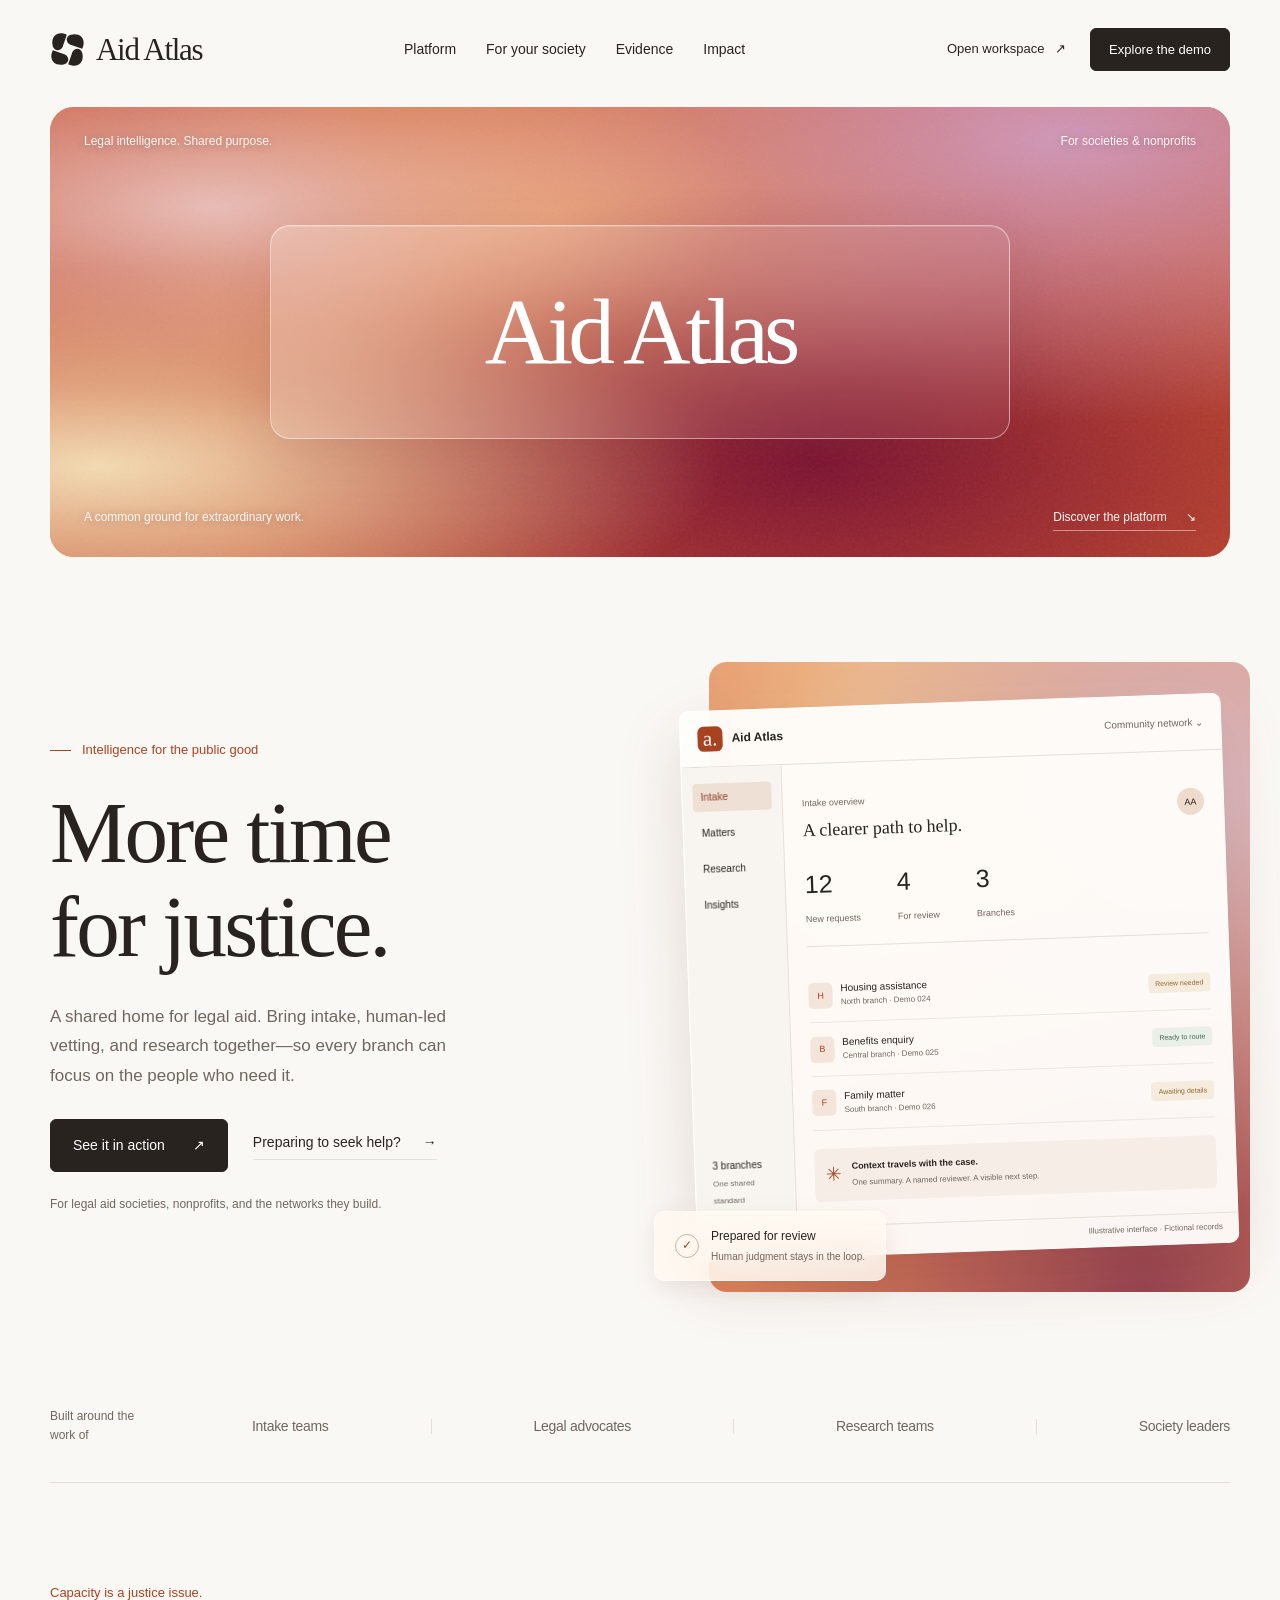
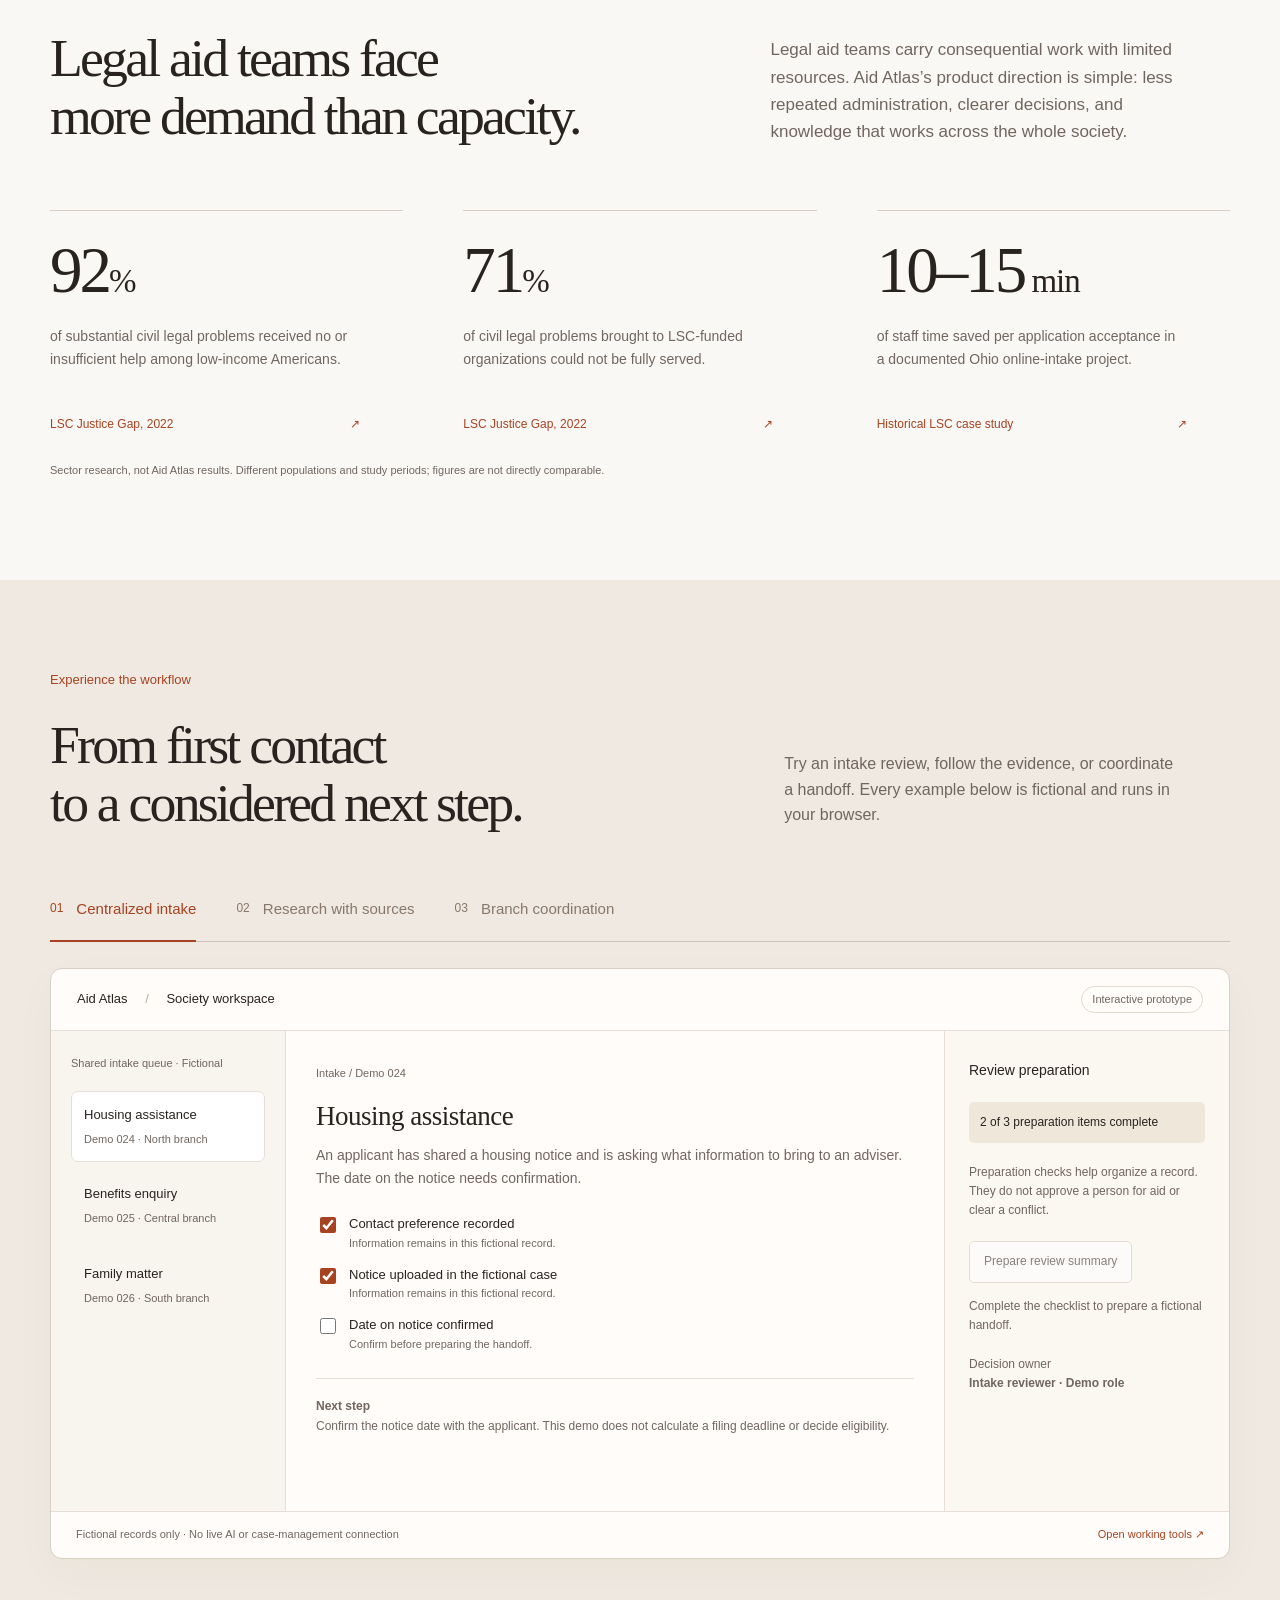
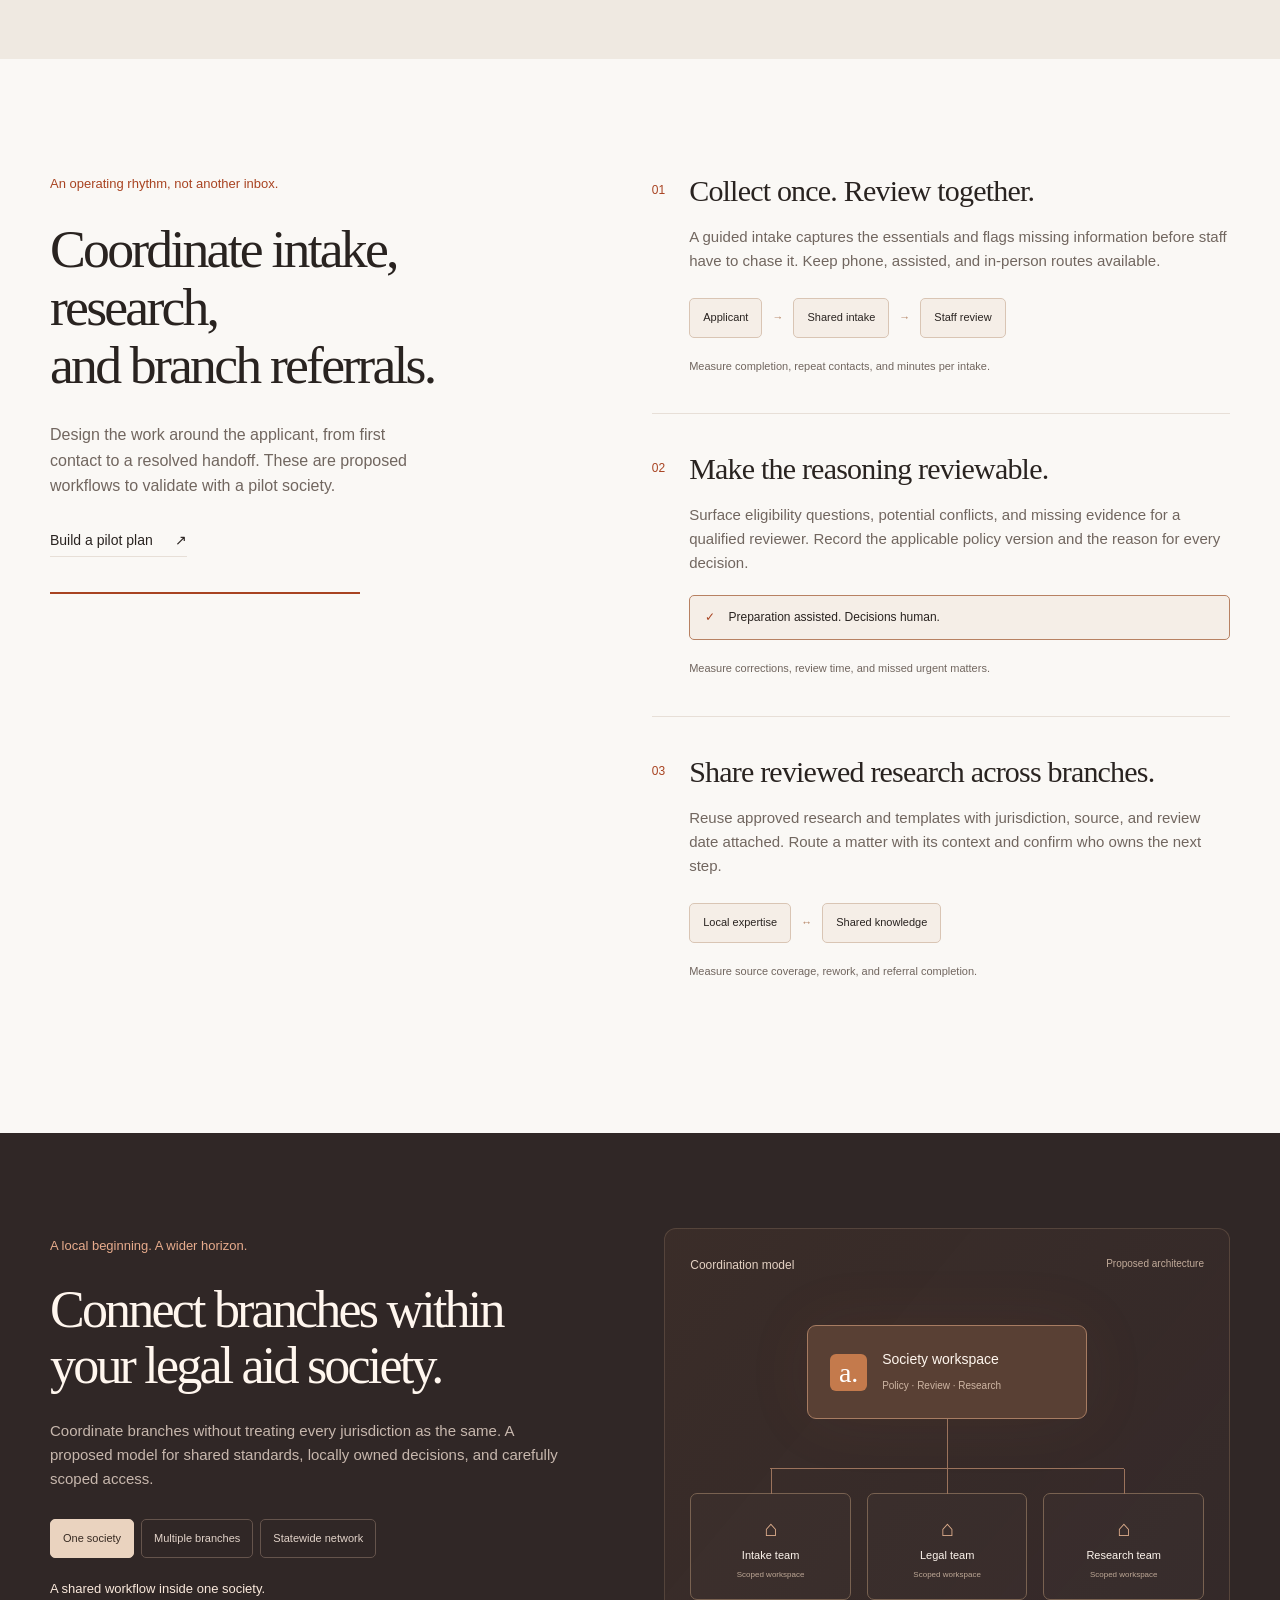
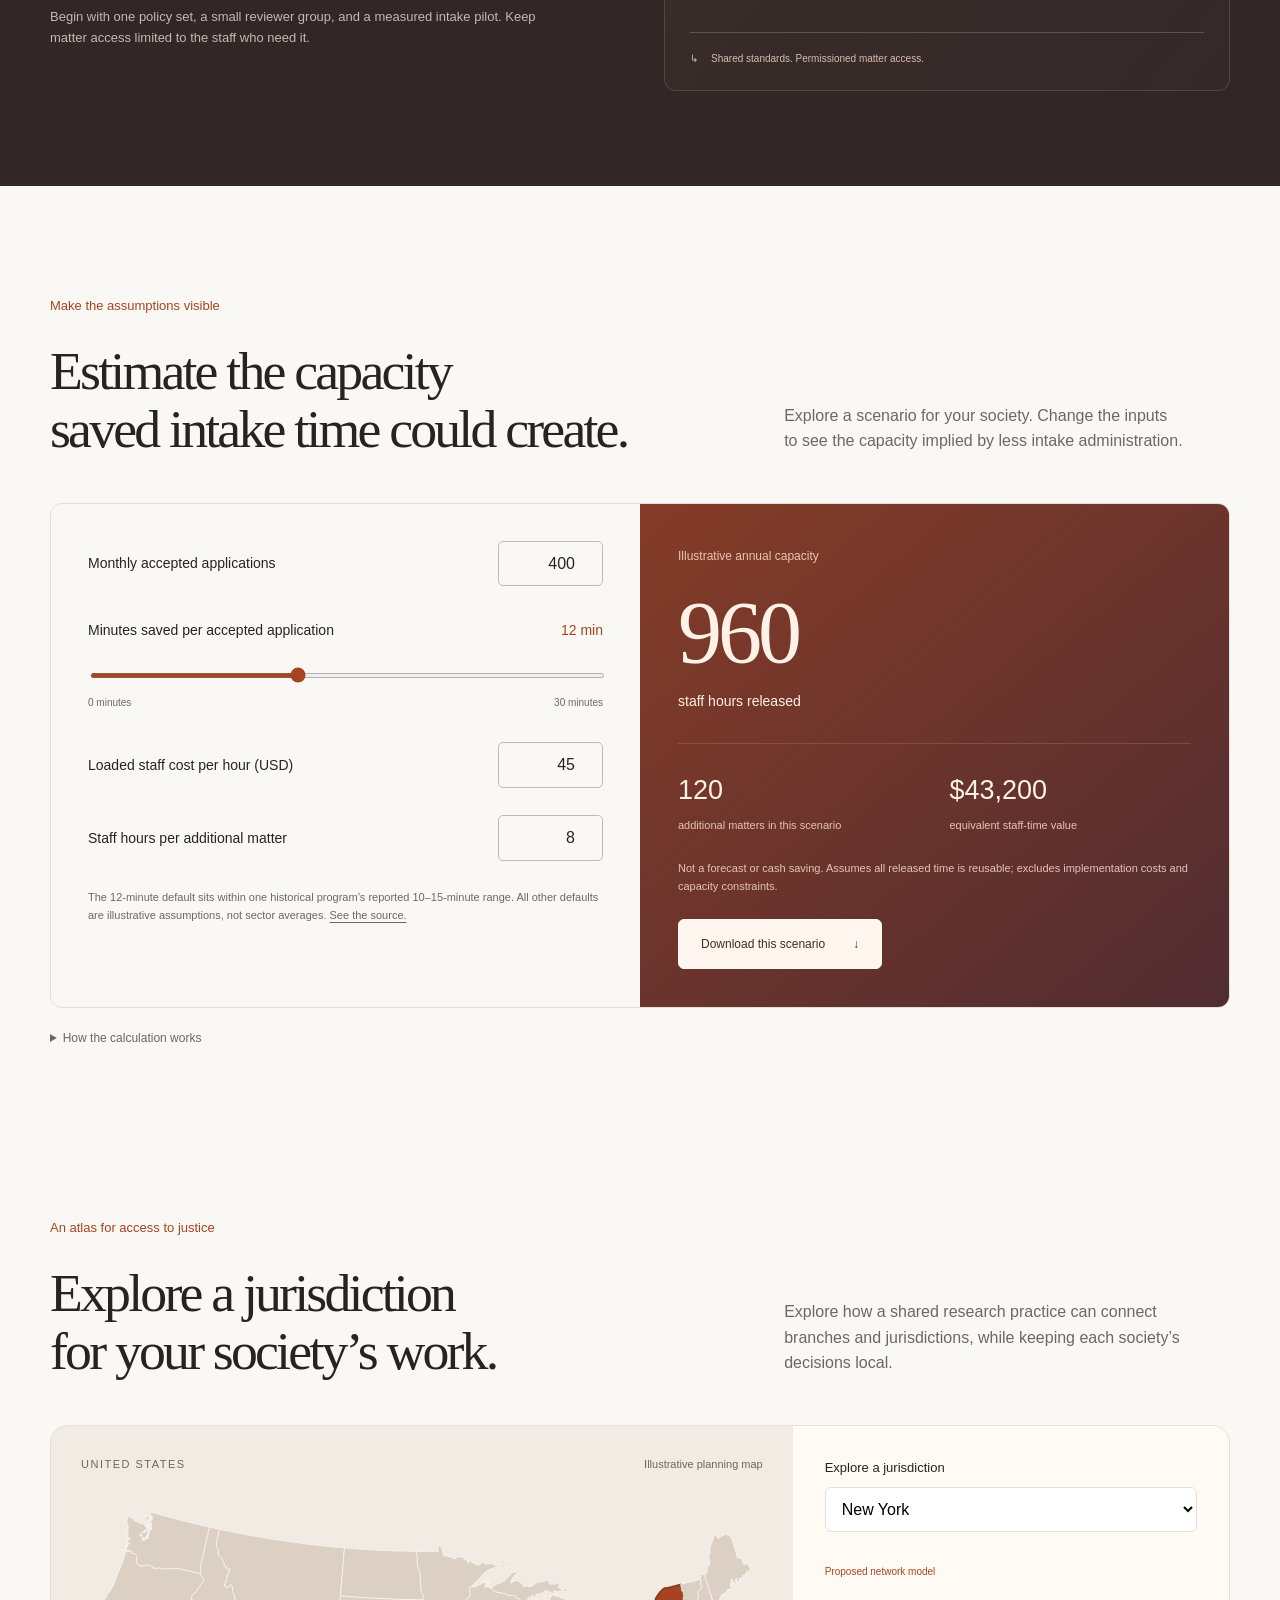
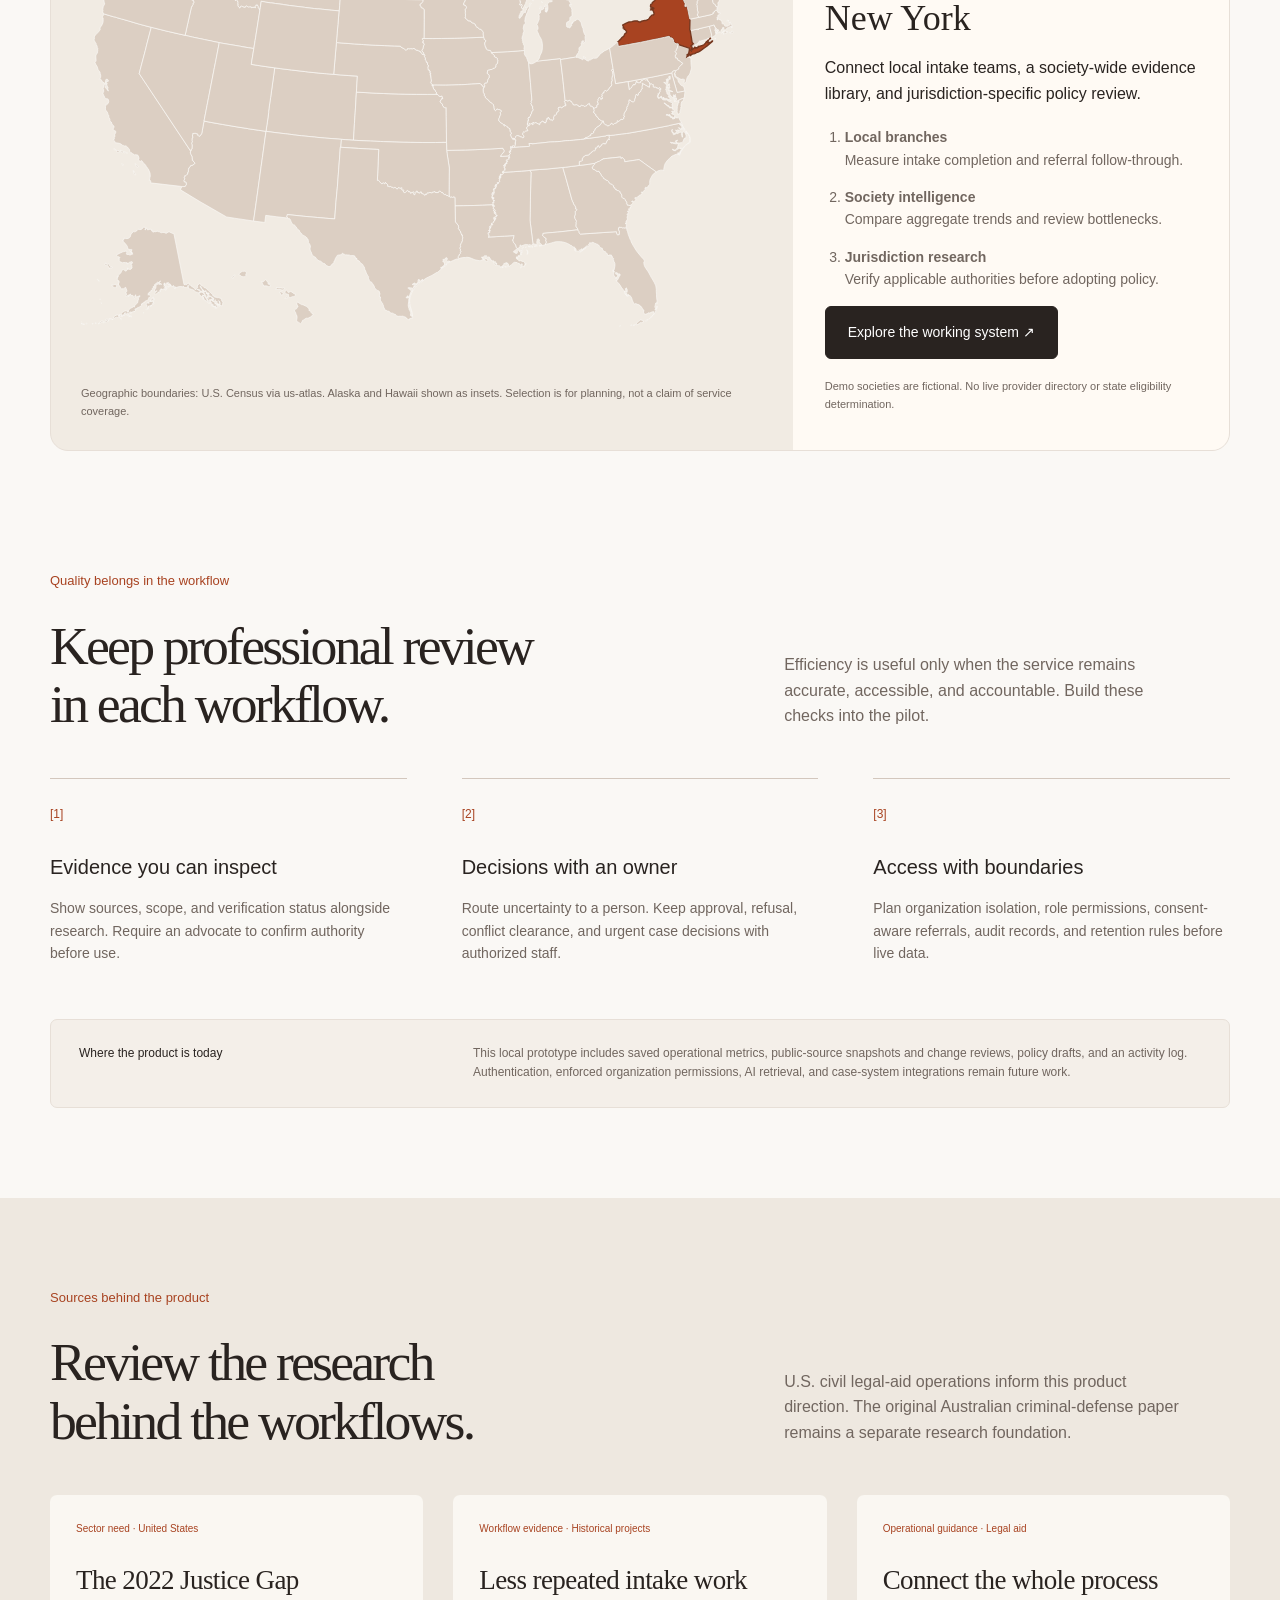
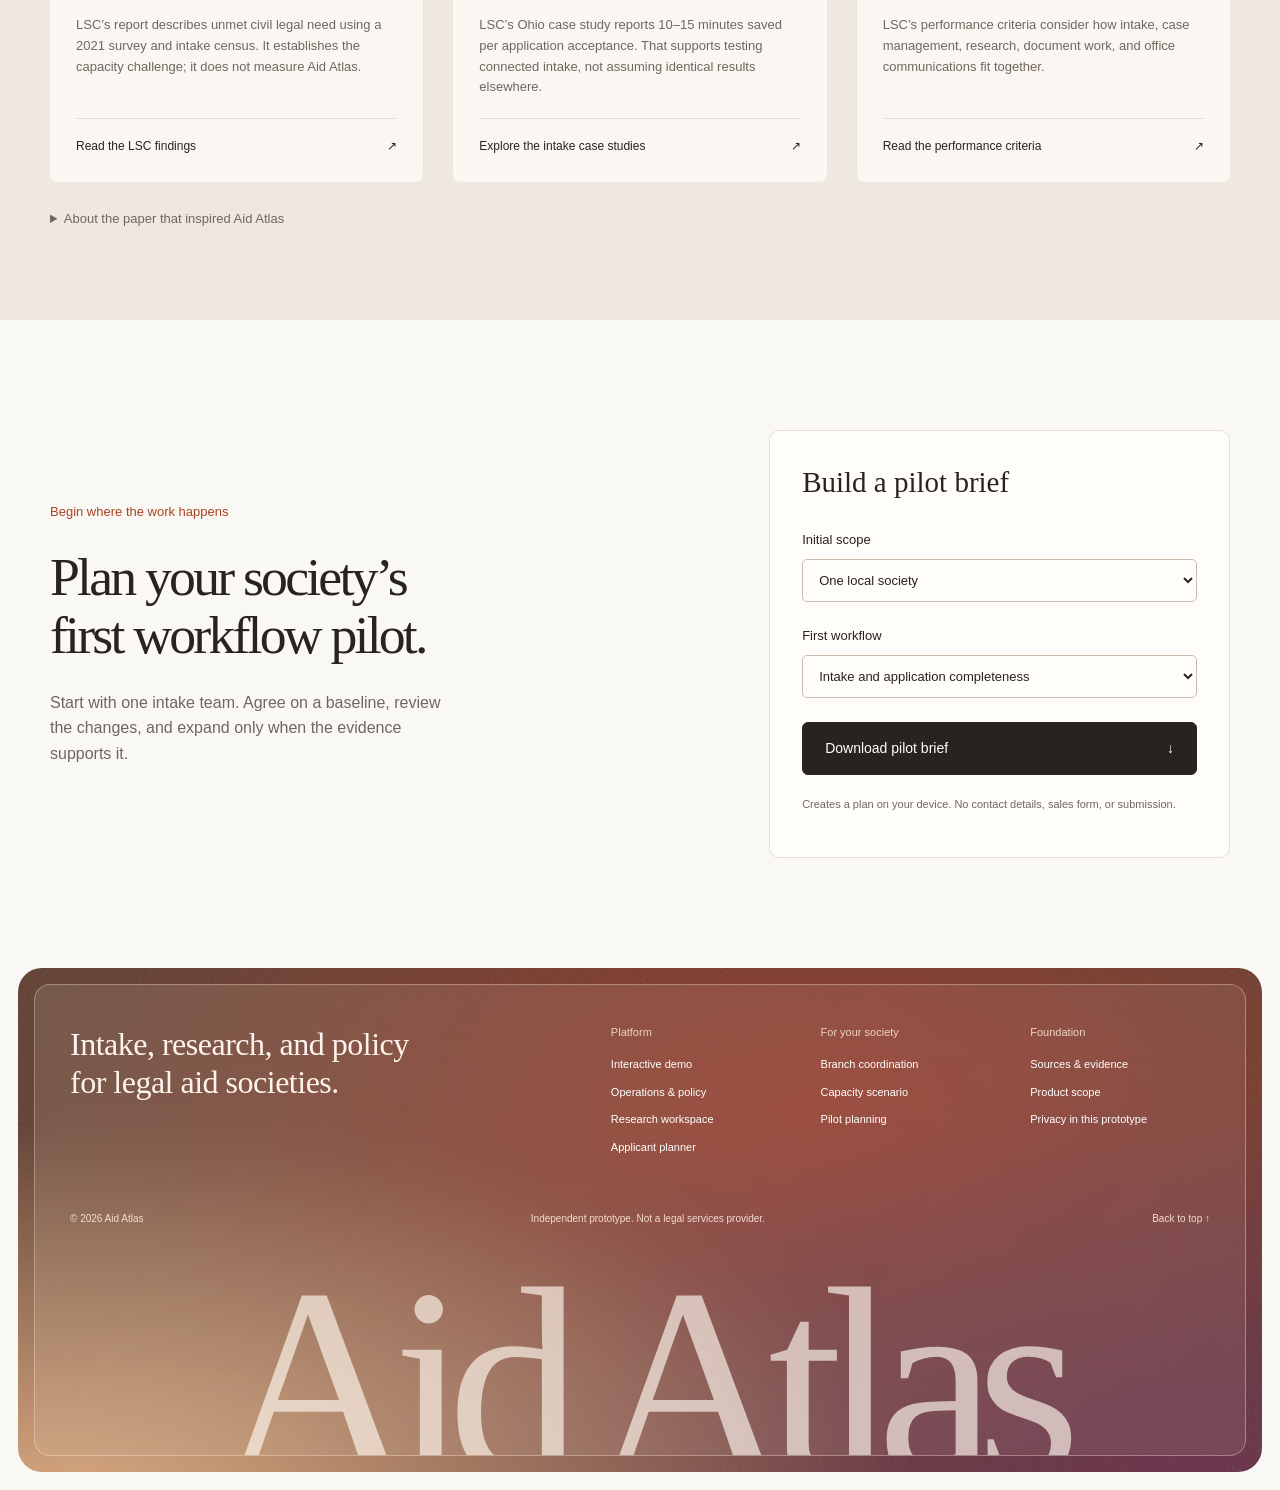
==== commit d61ce86b: "Remove emblem from glass wordmark banner" ====
--- a/index.html
+++ b/index.html
@@ -9,7 +9,7 @@
 <header class="site-header"><a class="wordmark" href="index.html" aria-label="Aid Atlas home"><svg class="atlas-emblem" viewBox="0 0 100 100" aria-hidden="true"><path d="M48 8C20-5 1 14 8 41c5 14 20 15 28 2L48 8Z" fill="currentColor"/><path d="M92 48C105 20 86 1 59 8c-14 5-15 20-2 28l35 12Z" fill="currentColor"/><path d="M52 92c28 13 47-6 40-33-5-14-20-15-28-2L52 92Z" fill="currentColor"/><path d="M8 52C-5 80 14 99 41 92c14-5 15-20 2-28L8 52Z" fill="currentColor"/></svg>Aid Atlas</a><nav class="desktop-nav" aria-label="Main navigation"><a href="#platform">Platform</a><a href="#network">For your society</a><a href="#evidence">Evidence</a><a href="#impact">Impact</a></nav><div class="header-actions"><a class="quiet-link" href="system.html">Open workspace <span aria-hidden="true">↗</span></a><a class="button small" href="#demo">Explore the demo</a><button class="menu-toggle" aria-expanded="false" aria-controls="mobile-nav" aria-label="Toggle menu"><span></span><span></span></button></div></header>
 <nav id="mobile-nav" aria-label="Mobile navigation" hidden><a href="#platform">Platform</a><a href="#network">For your society</a><a href="#evidence">Evidence</a><a href="#impact">Impact</a><a href="system.html">Open workspace</a></nav>
 <main id="main">
-<section class="brand-banner section-width" aria-label="Aid Atlas — Legal intelligence for the public good"><div class="banner-wash" aria-hidden="true"></div><div class="banner-topline"><span>Legal intelligence. Shared purpose.</span><span>For societies & nonprofits</span></div><div class="glass-brand"><svg class="atlas-emblem" viewBox="0 0 100 100" aria-hidden="true"><path d="M48 8C20-5 1 14 8 41c5 14 20 15 28 2L48 8Z" fill="currentColor"/><path d="M92 48C105 20 86 1 59 8c-14 5-15 20-2 28l35 12Z" fill="currentColor"/><path d="M52 92c28 13 47-6 40-33-5-14-20-15-28-2L52 92Z" fill="currentColor"/><path d="M8 52C-5 80 14 99 41 92c14-5 15-20 2-28L8 52Z" fill="currentColor"/></svg><span>Aid Atlas</span></div><div class="banner-bottomline"><span>A common ground for extraordinary work.</span><a href="#demo">Discover the platform <span aria-hidden="true">↘</span></a></div></section>
+<section class="brand-banner section-width" aria-label="Aid Atlas — Legal intelligence for the public good"><div class="banner-wash" aria-hidden="true"></div><div class="banner-topline"><span>Legal intelligence. Shared purpose.</span><span>For societies & nonprofits</span></div><div class="glass-brand"><span>Aid Atlas</span></div><div class="banner-bottomline"><span>A common ground for extraordinary work.</span><a href="#demo">Discover the platform <span aria-hidden="true">↘</span></a></div></section>
 <section class="hero section-width">
 <div class="hero-copy"><p class="eyebrow"><span class="mini-line"></span>Intelligence for the public good</p><h1>More time<br> for justice.</h1><p class="hero-description">A shared home for legal aid. Bring intake, human-led vetting, and research together—so every branch can focus on the people who need it.</p><div class="hero-actions"><a class="button" href="#demo">See it in action <span aria-hidden="true">↗</span></a><a class="text-link" href="workspace.html#applicant">Preparing to seek help? <span aria-hidden="true">→</span></a></div><p class="hero-note">For legal aid societies, nonprofits, and the networks they build.</p></div>
 <div class="hero-visual" aria-label="Illustrative preview of the Aid Atlas intake workspace">
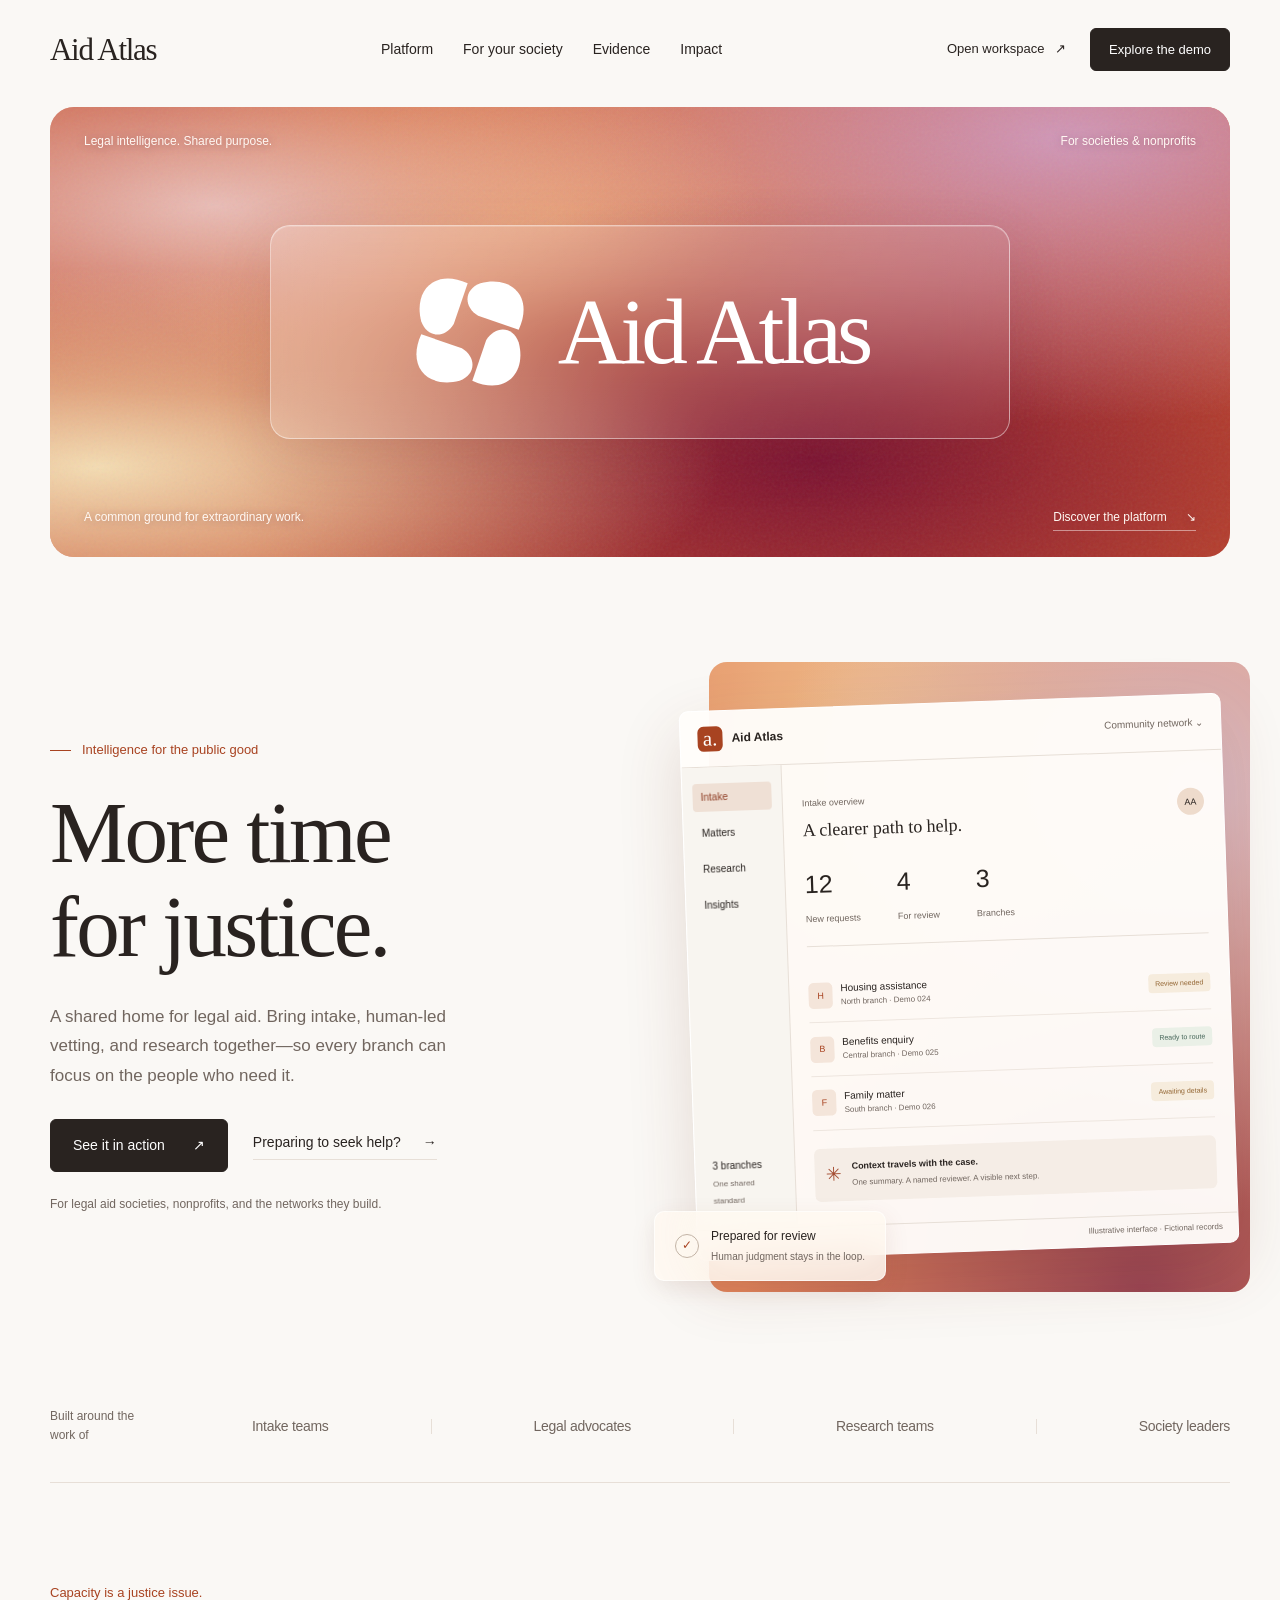
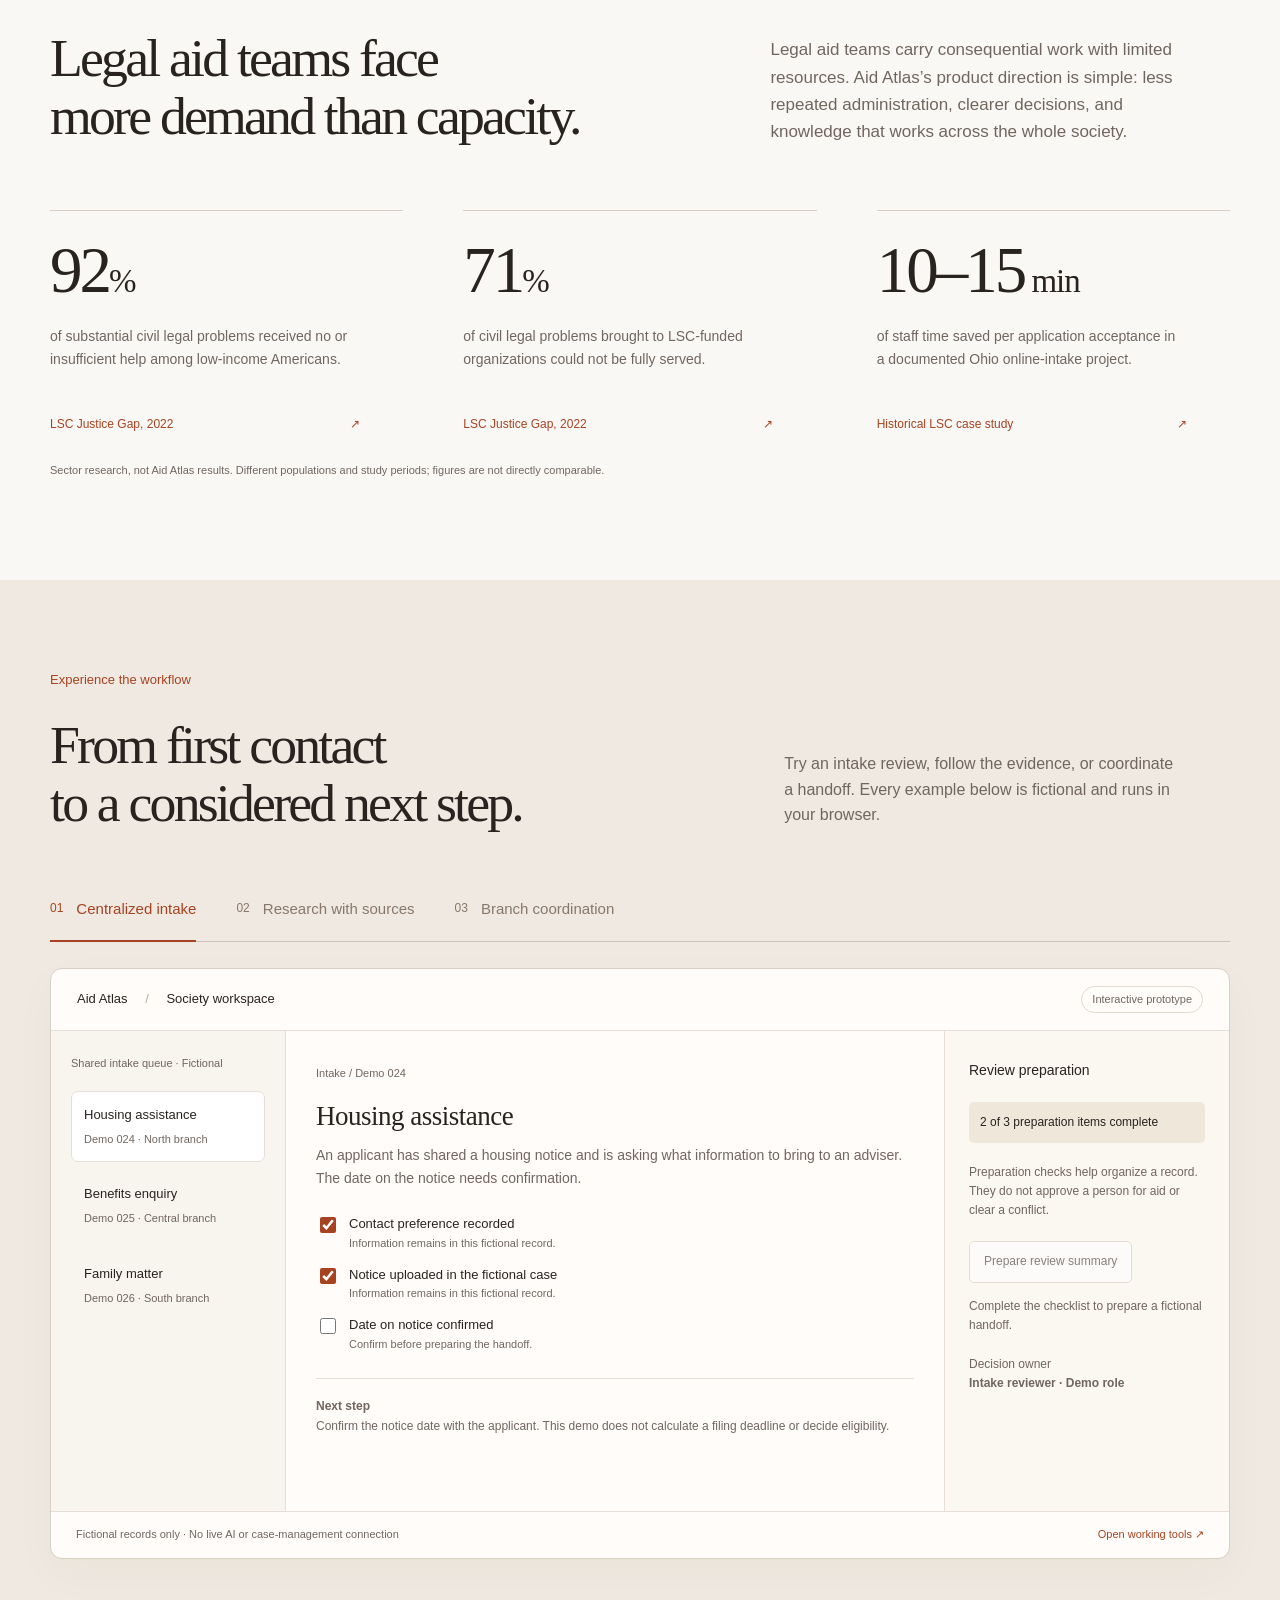
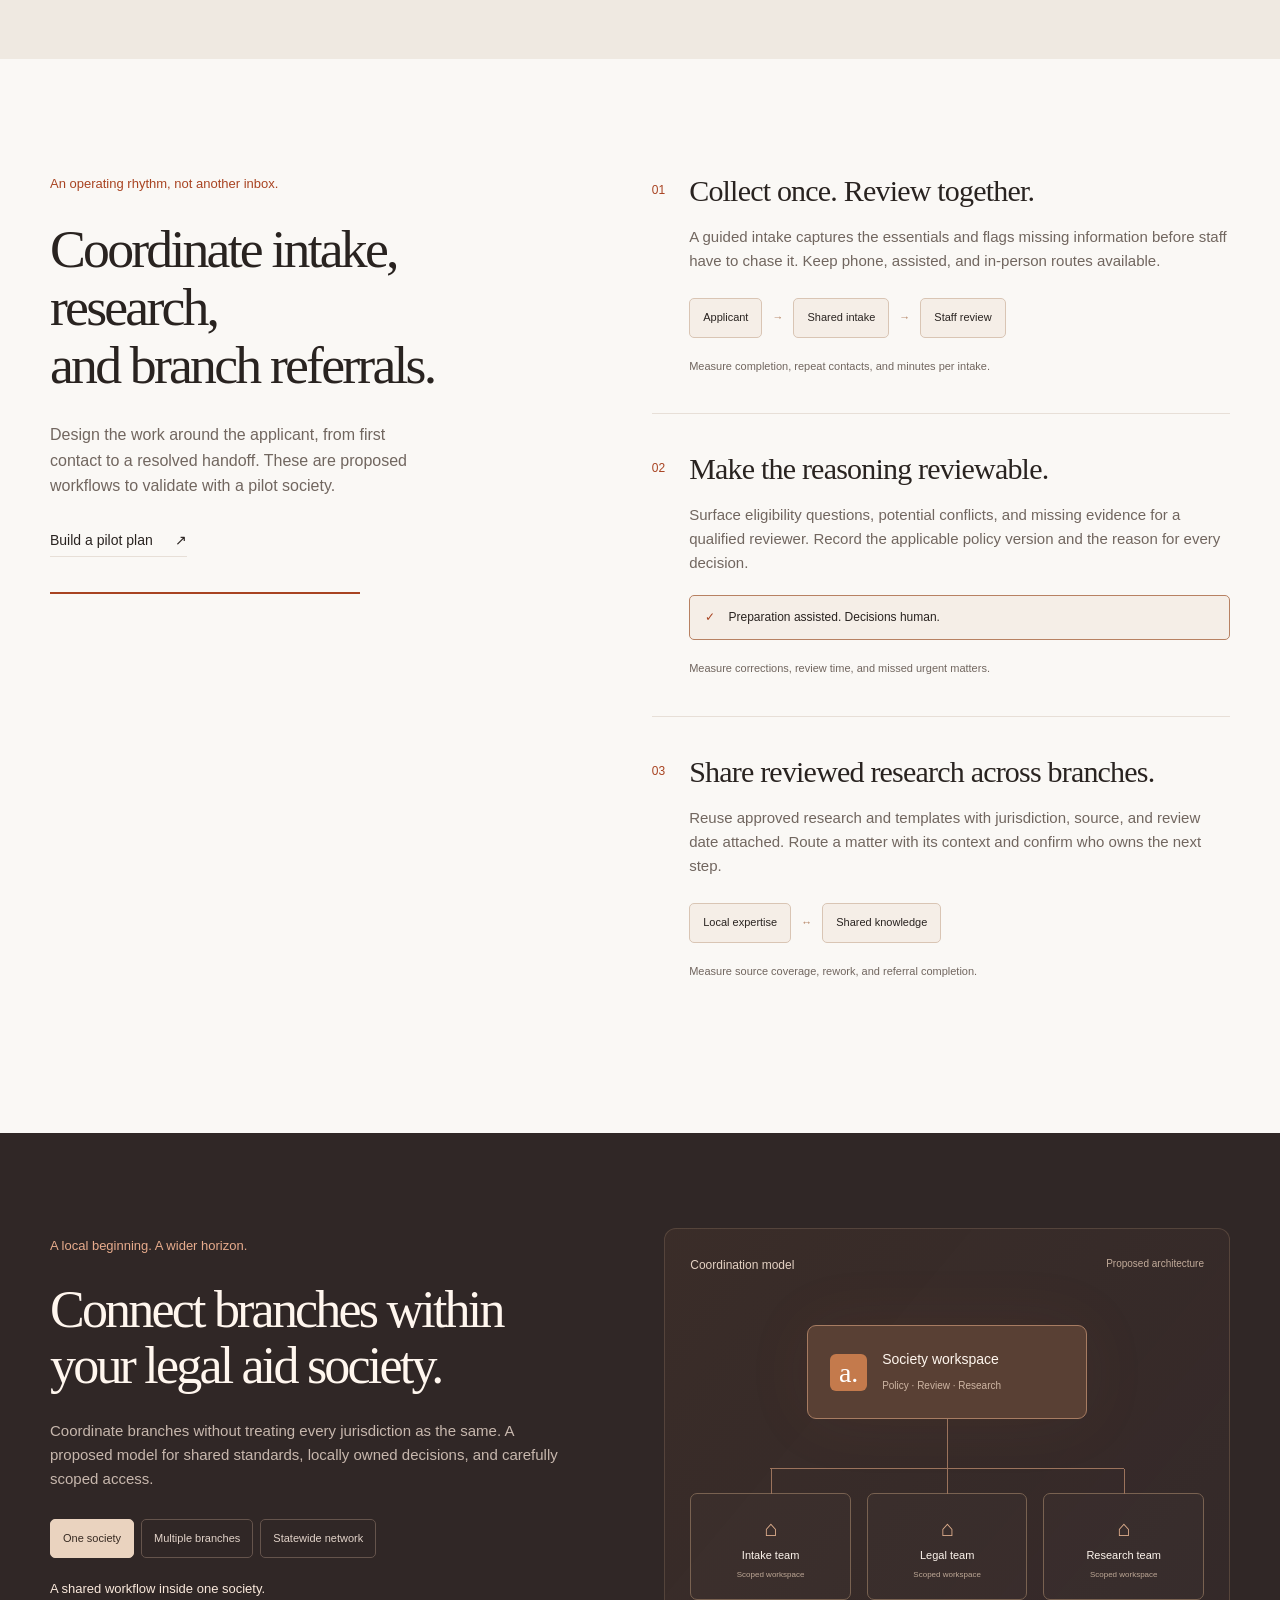
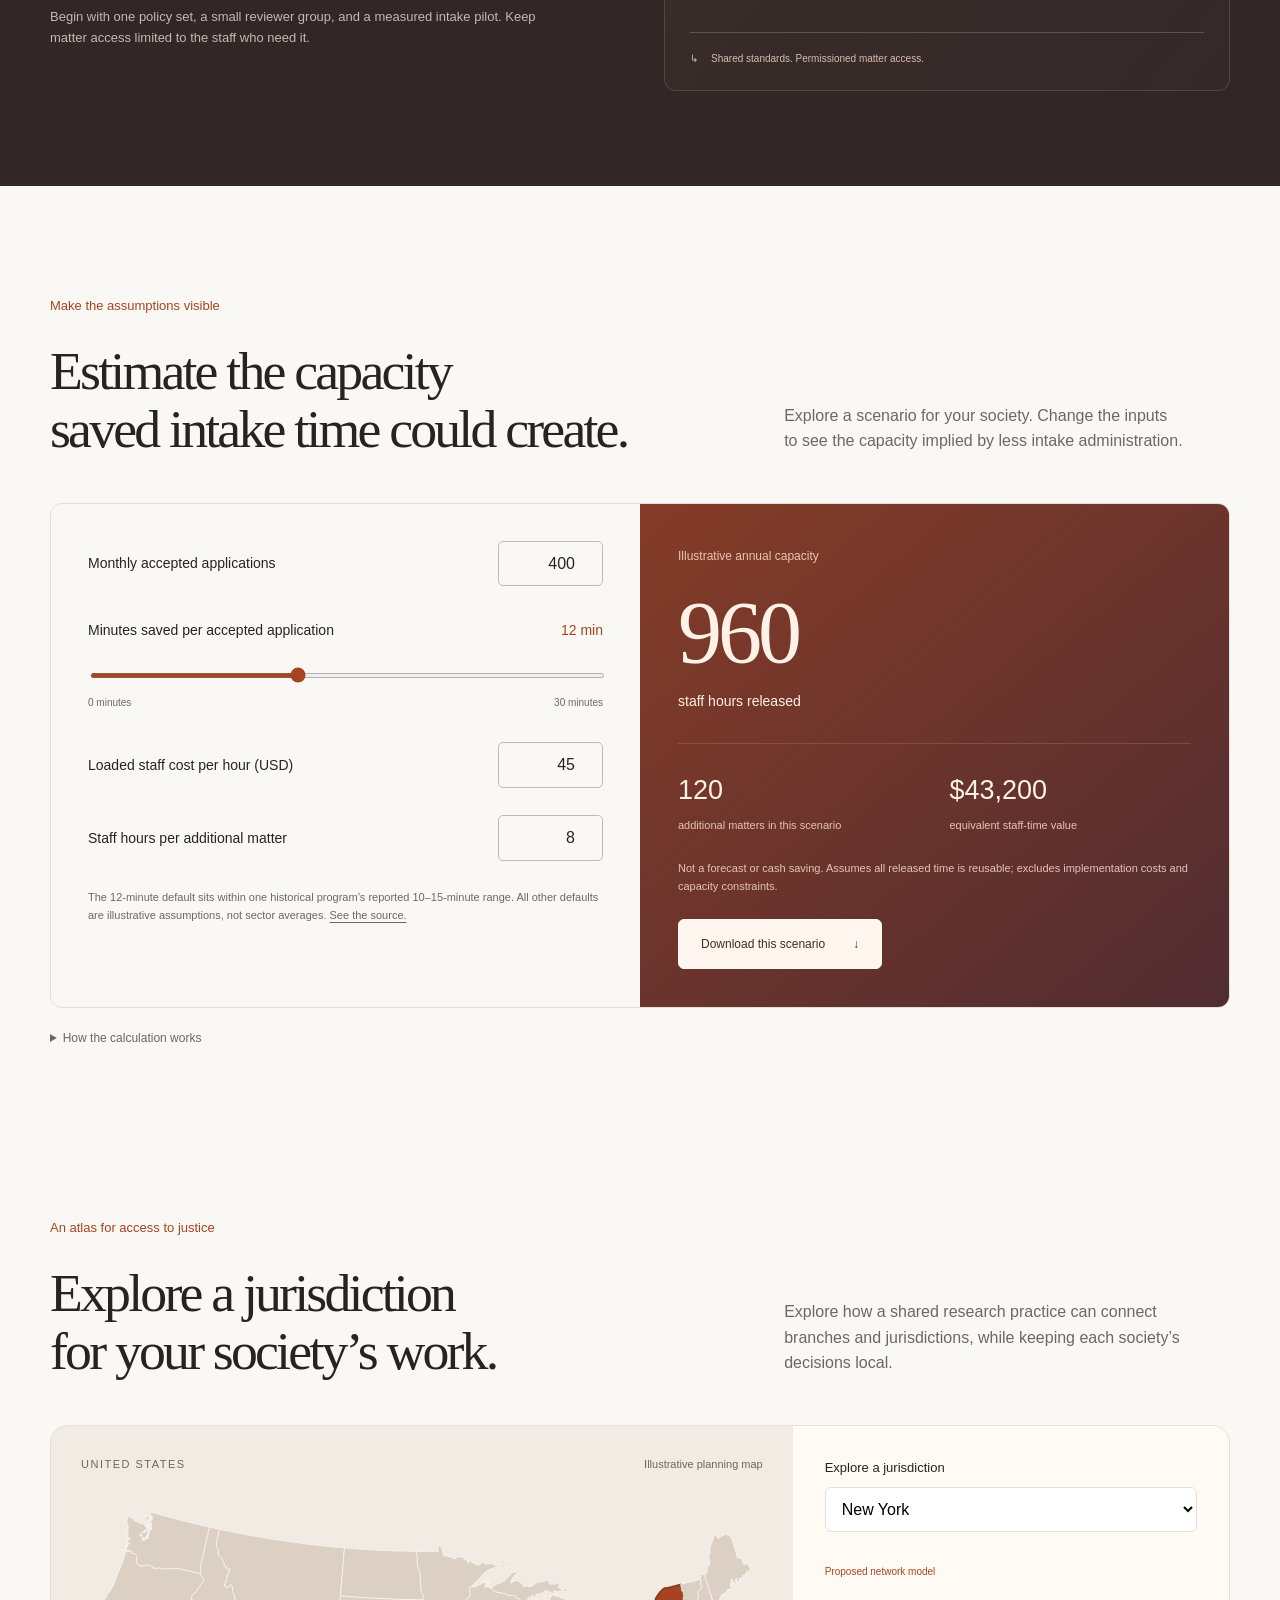
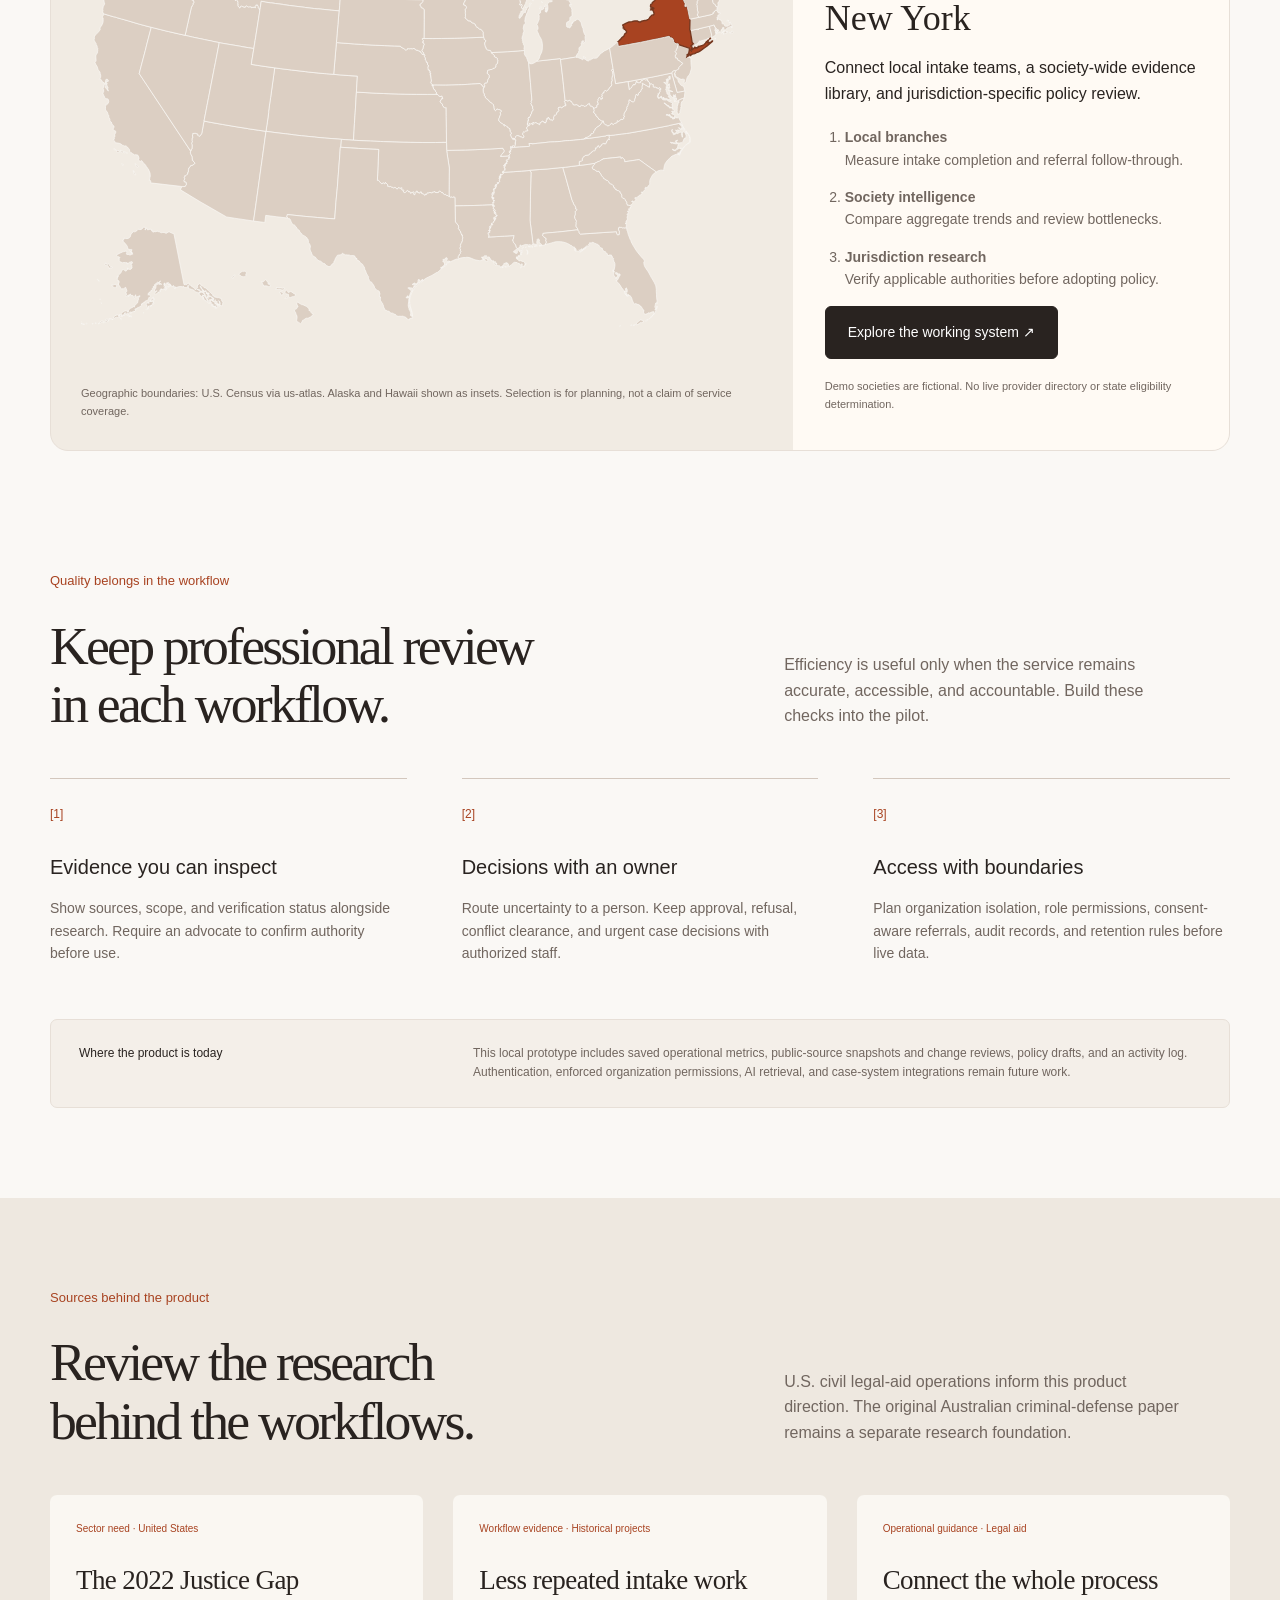
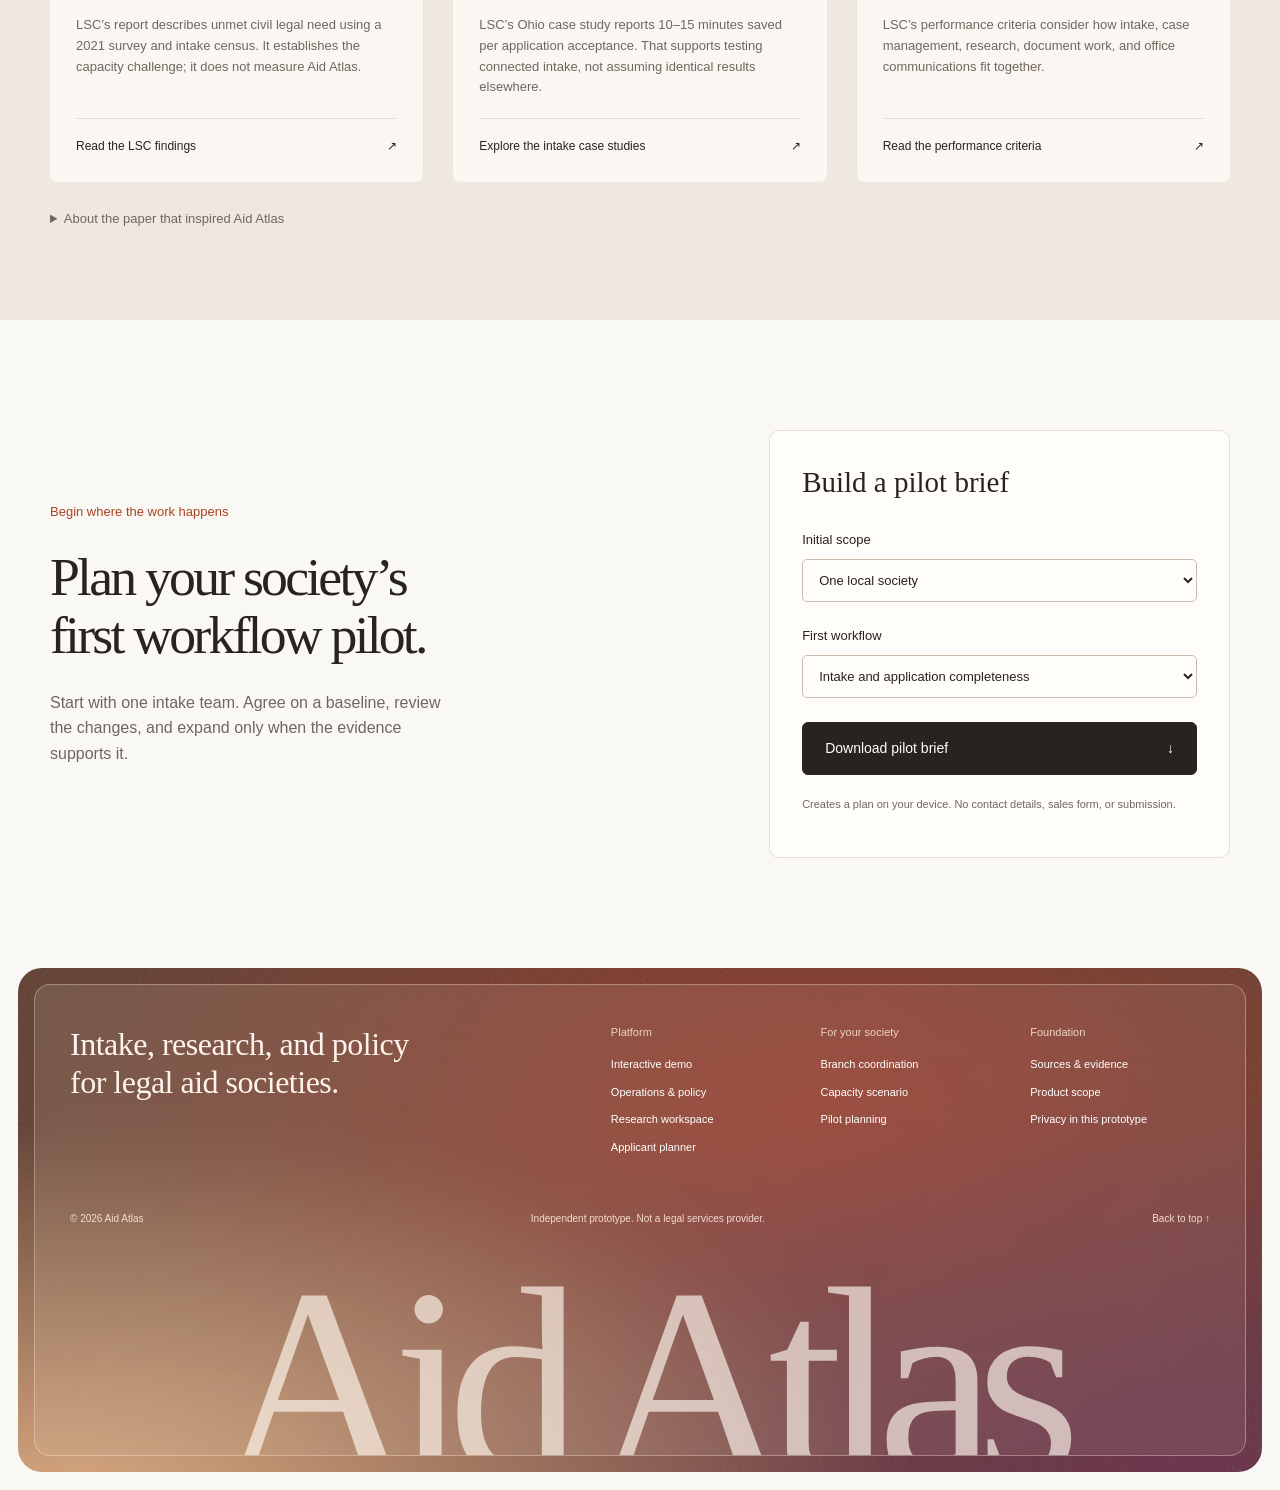
==== commit 2e54c3bd: "Keep emblem in glass banner and remove navigation emblem" ====
--- a/index.html
+++ b/index.html
@@ -6,10 +6,10 @@
 </head>
 <body>
 <a class="skip" href="#main">Skip to content</a>
-<header class="site-header"><a class="wordmark" href="index.html" aria-label="Aid Atlas home"><svg class="atlas-emblem" viewBox="0 0 100 100" aria-hidden="true"><path d="M48 8C20-5 1 14 8 41c5 14 20 15 28 2L48 8Z" fill="currentColor"/><path d="M92 48C105 20 86 1 59 8c-14 5-15 20-2 28l35 12Z" fill="currentColor"/><path d="M52 92c28 13 47-6 40-33-5-14-20-15-28-2L52 92Z" fill="currentColor"/><path d="M8 52C-5 80 14 99 41 92c14-5 15-20 2-28L8 52Z" fill="currentColor"/></svg>Aid Atlas</a><nav class="desktop-nav" aria-label="Main navigation"><a href="#platform">Platform</a><a href="#network">For your society</a><a href="#evidence">Evidence</a><a href="#impact">Impact</a></nav><div class="header-actions"><a class="quiet-link" href="system.html">Open workspace <span aria-hidden="true">↗</span></a><a class="button small" href="#demo">Explore the demo</a><button class="menu-toggle" aria-expanded="false" aria-controls="mobile-nav" aria-label="Toggle menu"><span></span><span></span></button></div></header>
+<header class="site-header"><a class="wordmark" href="index.html" aria-label="Aid Atlas home">Aid Atlas</a><nav class="desktop-nav" aria-label="Main navigation"><a href="#platform">Platform</a><a href="#network">For your society</a><a href="#evidence">Evidence</a><a href="#impact">Impact</a></nav><div class="header-actions"><a class="quiet-link" href="system.html">Open workspace <span aria-hidden="true">↗</span></a><a class="button small" href="#demo">Explore the demo</a><button class="menu-toggle" aria-expanded="false" aria-controls="mobile-nav" aria-label="Toggle menu"><span></span><span></span></button></div></header>
 <nav id="mobile-nav" aria-label="Mobile navigation" hidden><a href="#platform">Platform</a><a href="#network">For your society</a><a href="#evidence">Evidence</a><a href="#impact">Impact</a><a href="system.html">Open workspace</a></nav>
 <main id="main">
-<section class="brand-banner section-width" aria-label="Aid Atlas — Legal intelligence for the public good"><div class="banner-wash" aria-hidden="true"></div><div class="banner-topline"><span>Legal intelligence. Shared purpose.</span><span>For societies & nonprofits</span></div><div class="glass-brand"><span>Aid Atlas</span></div><div class="banner-bottomline"><span>A common ground for extraordinary work.</span><a href="#demo">Discover the platform <span aria-hidden="true">↘</span></a></div></section>
+<section class="brand-banner section-width" aria-label="Aid Atlas — Legal intelligence for the public good"><div class="banner-wash" aria-hidden="true"></div><div class="banner-topline"><span>Legal intelligence. Shared purpose.</span><span>For societies & nonprofits</span></div><div class="glass-brand"><svg class="atlas-emblem" viewBox="0 0 100 100" aria-hidden="true"><path d="M48 8C20-5 1 14 8 41c5 14 20 15 28 2L48 8Z" fill="currentColor"/><path d="M92 48C105 20 86 1 59 8c-14 5-15 20-2 28l35 12Z" fill="currentColor"/><path d="M52 92c28 13 47-6 40-33-5-14-20-15-28-2L52 92Z" fill="currentColor"/><path d="M8 52C-5 80 14 99 41 92c14-5 15-20 2-28L8 52Z" fill="currentColor"/></svg><span>Aid Atlas</span></div><div class="banner-bottomline"><span>A common ground for extraordinary work.</span><a href="#demo">Discover the platform <span aria-hidden="true">↘</span></a></div></section>
 <section class="hero section-width">
 <div class="hero-copy"><p class="eyebrow"><span class="mini-line"></span>Intelligence for the public good</p><h1>More time<br> for justice.</h1><p class="hero-description">A shared home for legal aid. Bring intake, human-led vetting, and research together—so every branch can focus on the people who need it.</p><div class="hero-actions"><a class="button" href="#demo">See it in action <span aria-hidden="true">↗</span></a><a class="text-link" href="workspace.html#applicant">Preparing to seek help? <span aria-hidden="true">→</span></a></div><p class="hero-note">For legal aid societies, nonprofits, and the networks they build.</p></div>
 <div class="hero-visual" aria-label="Illustrative preview of the Aid Atlas intake workspace">
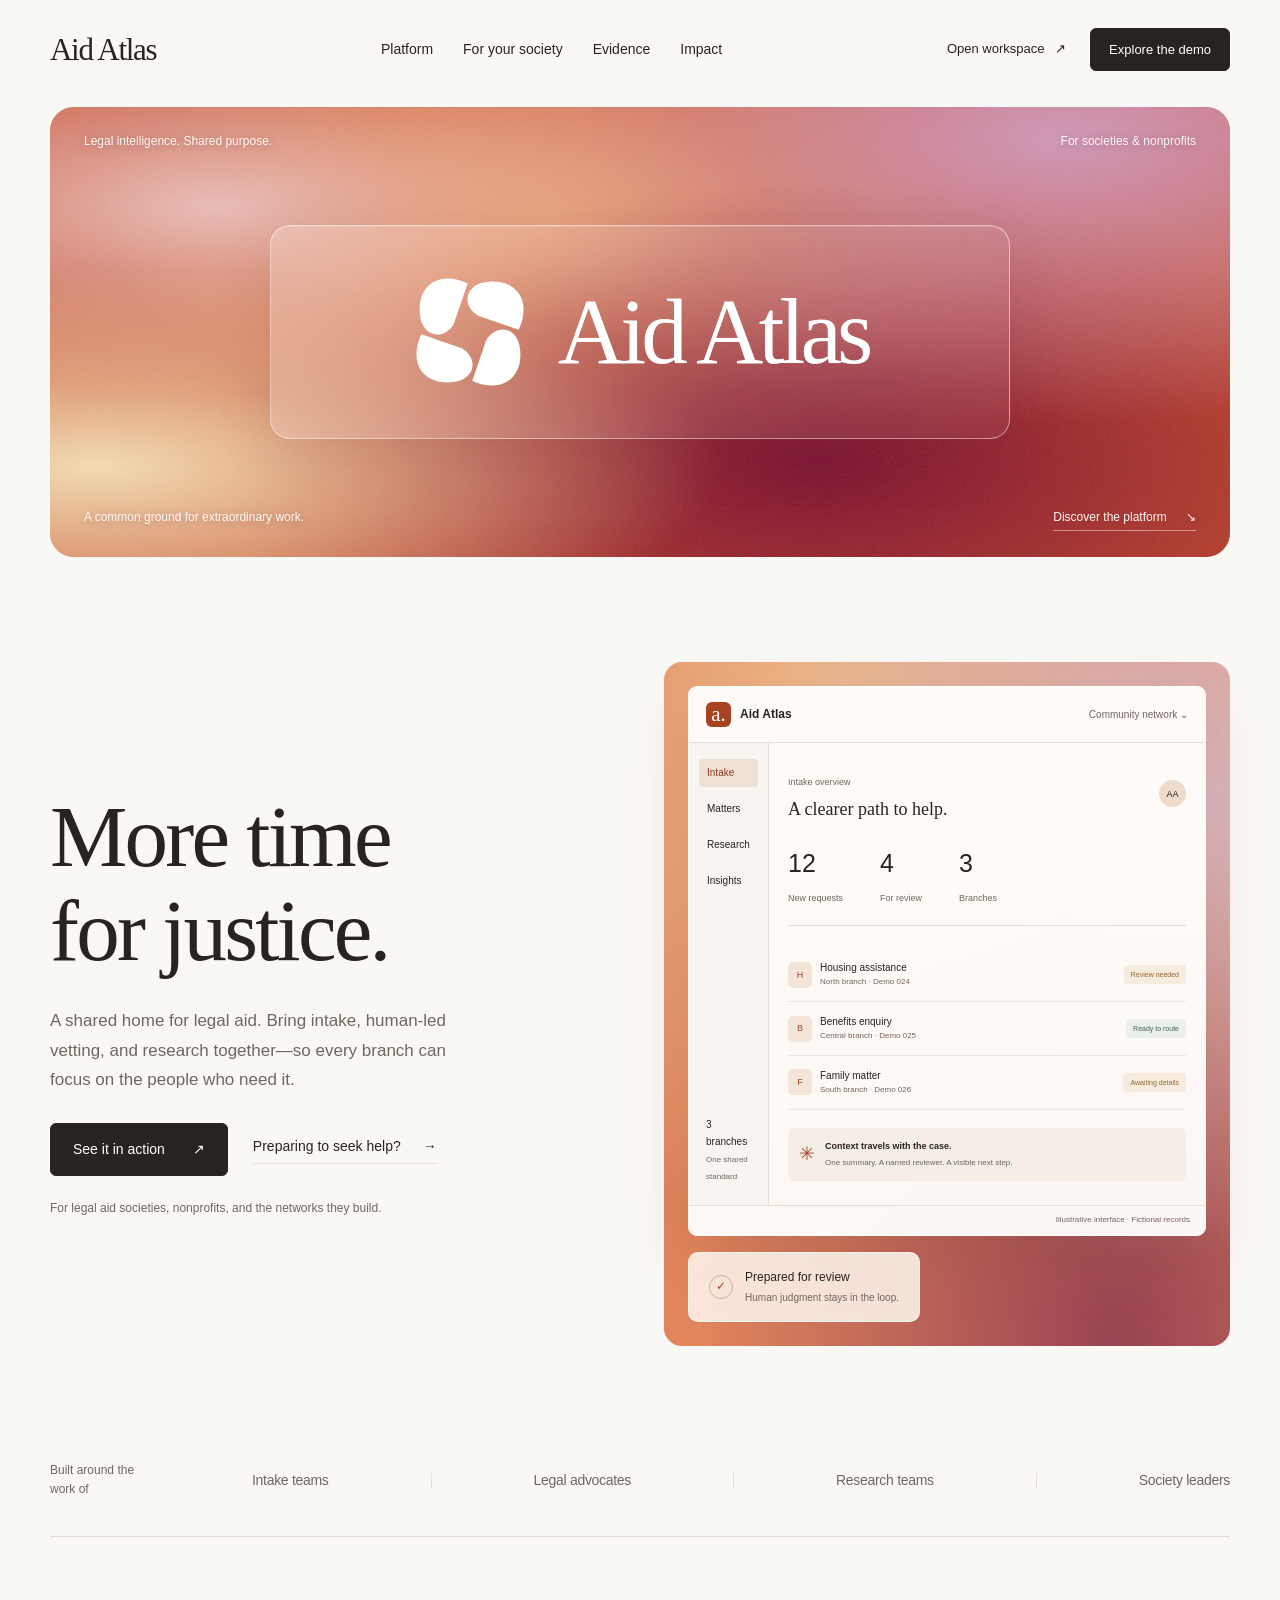
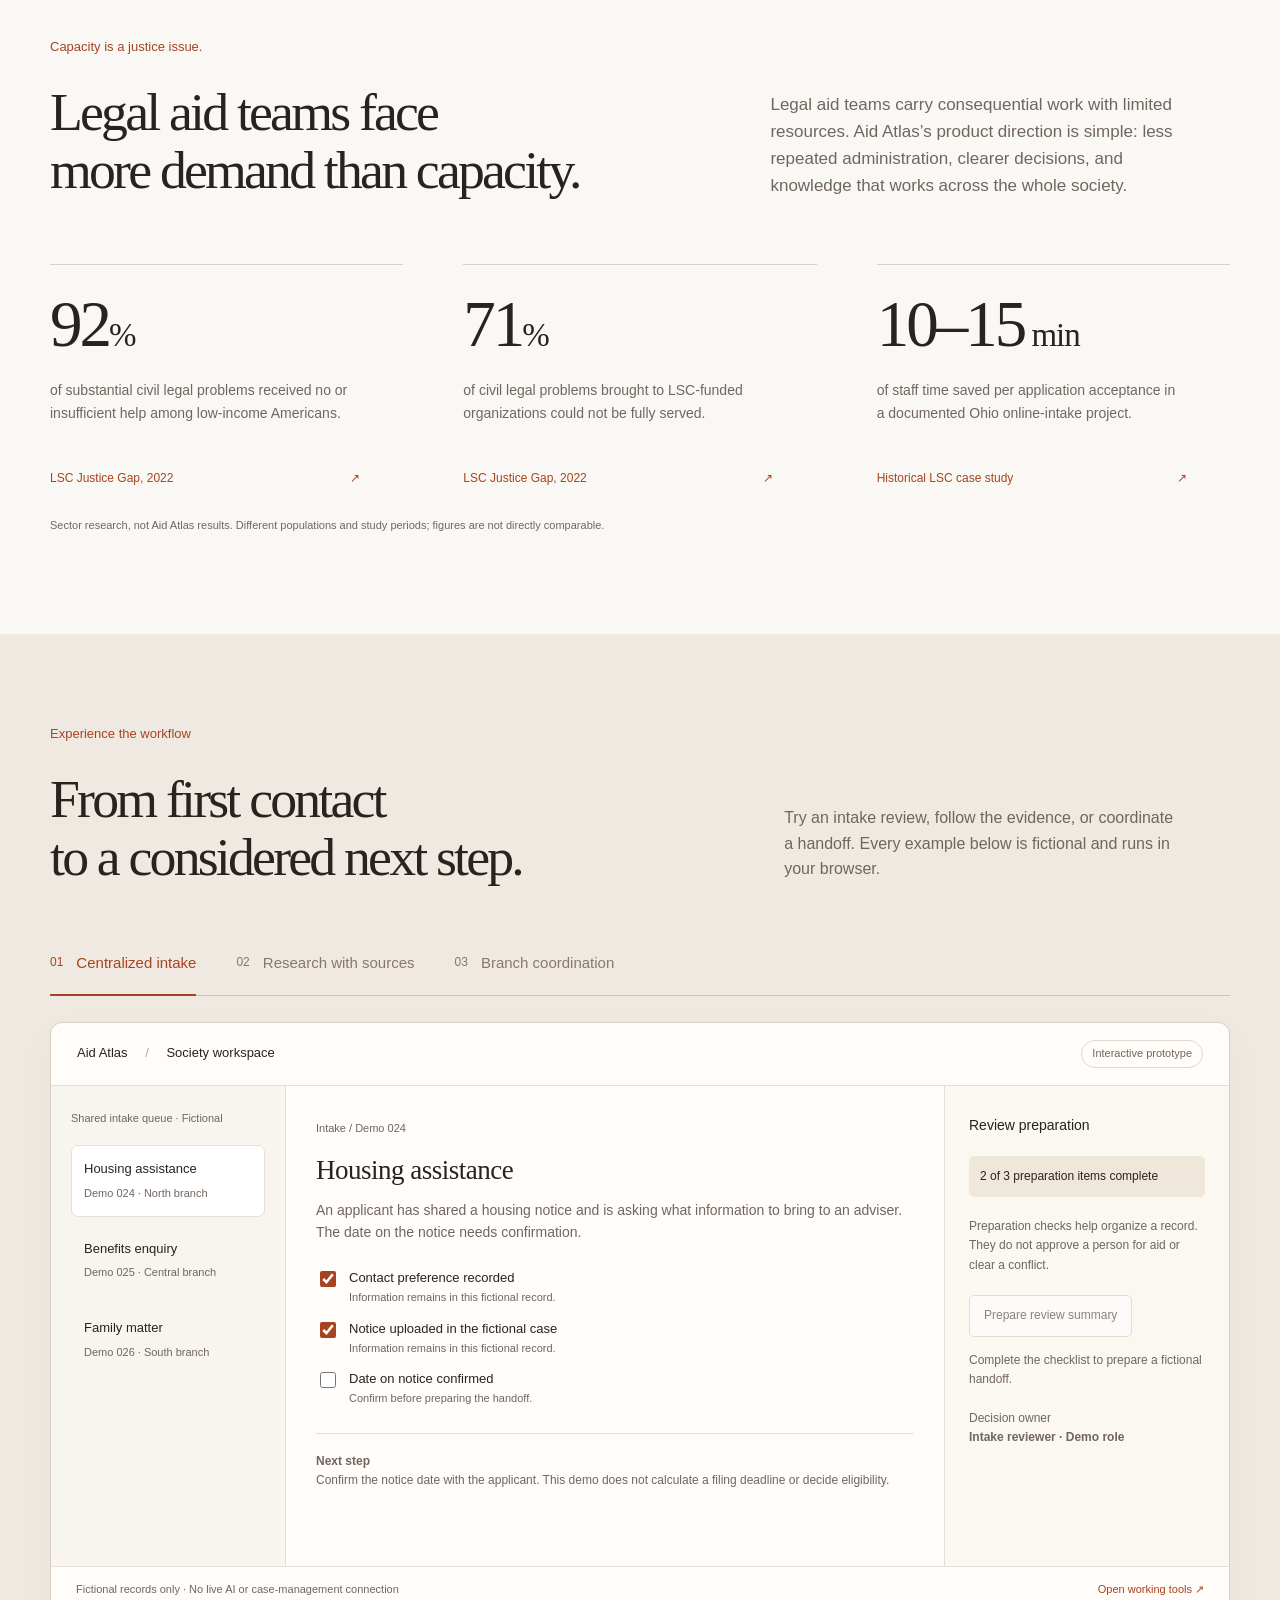
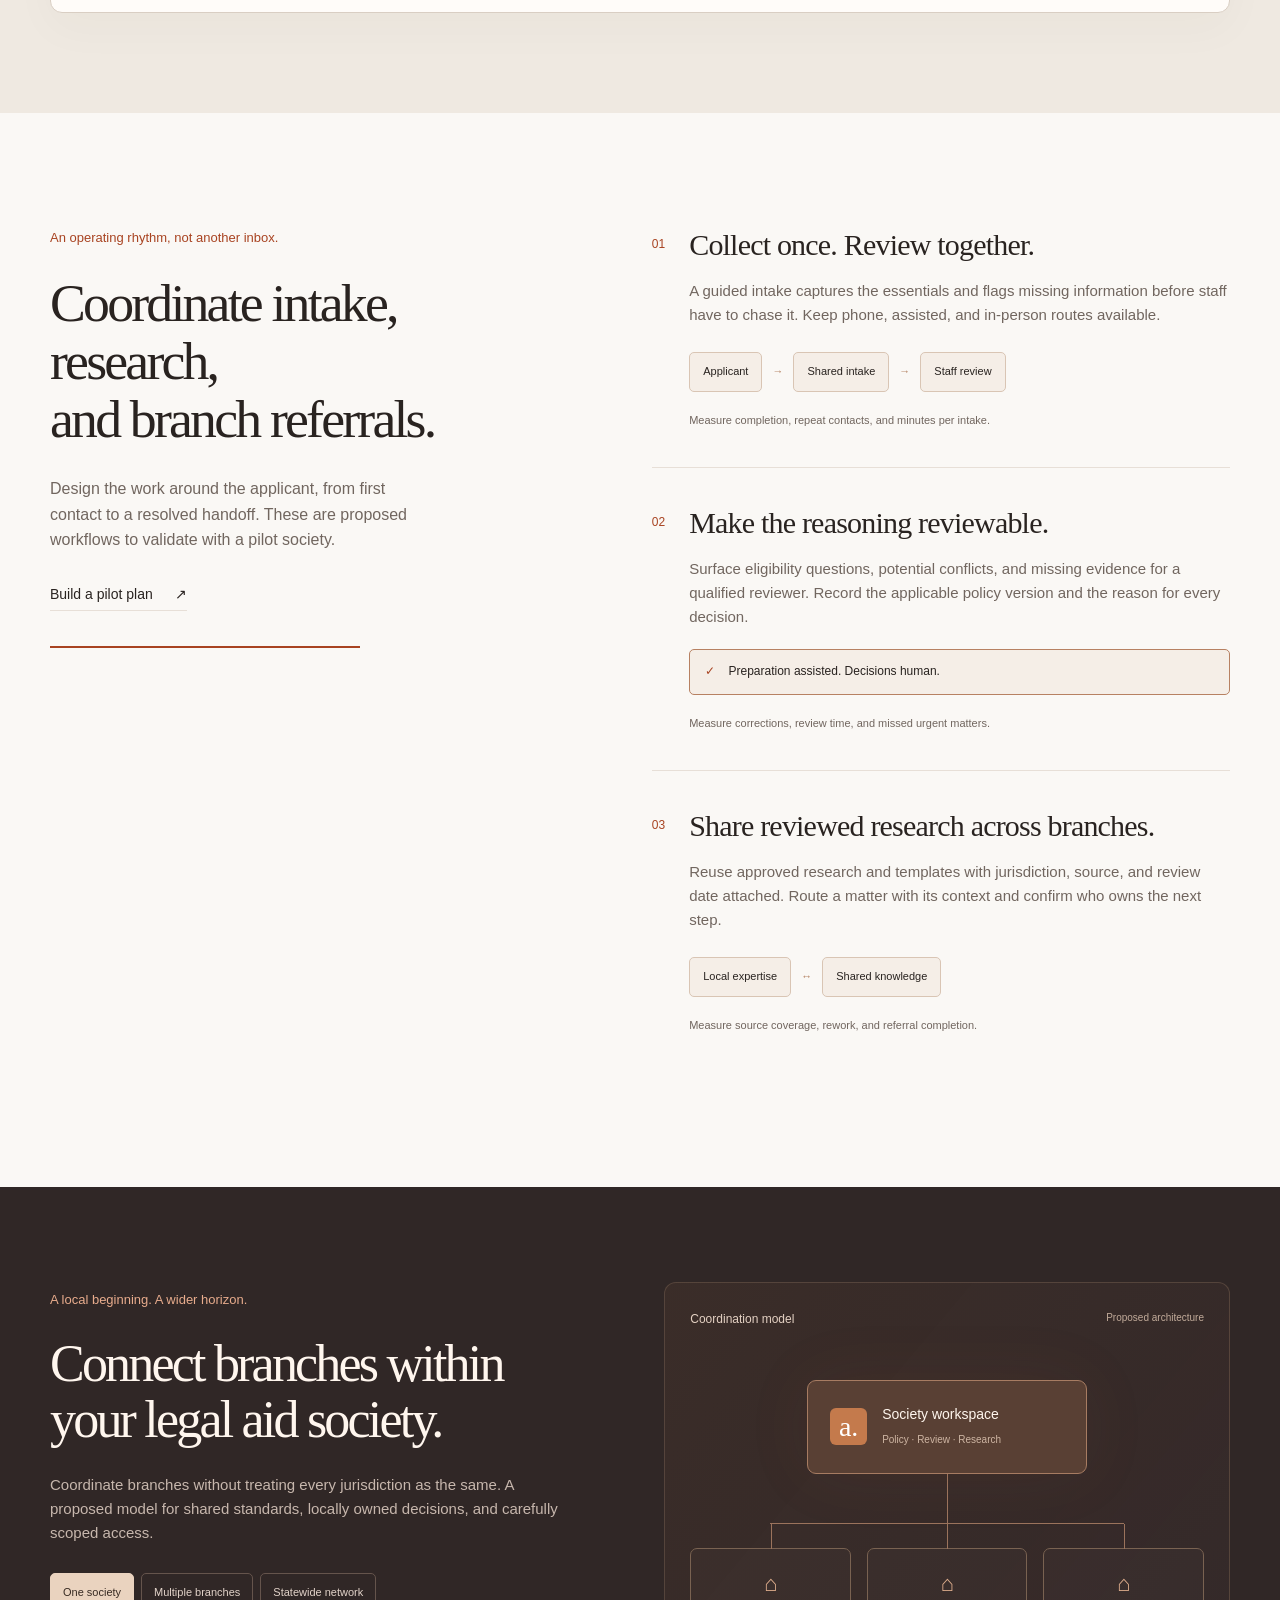
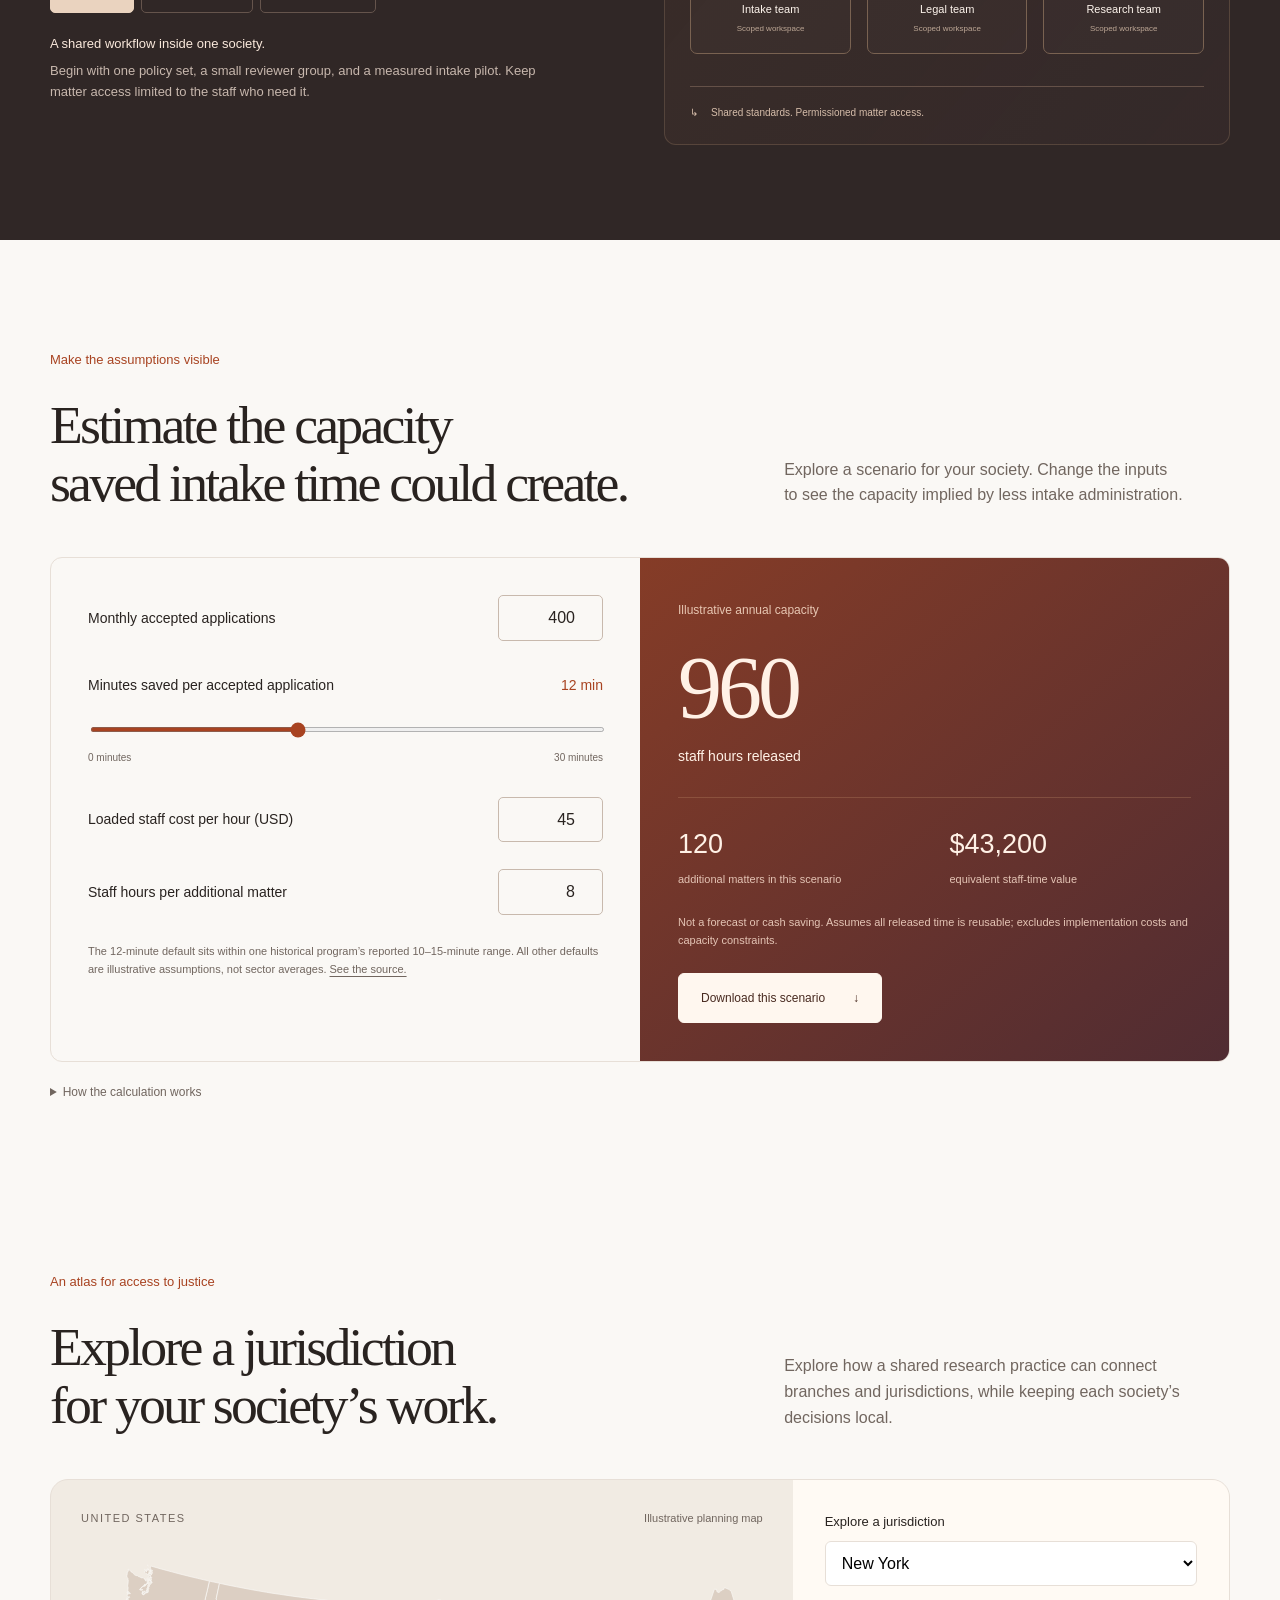
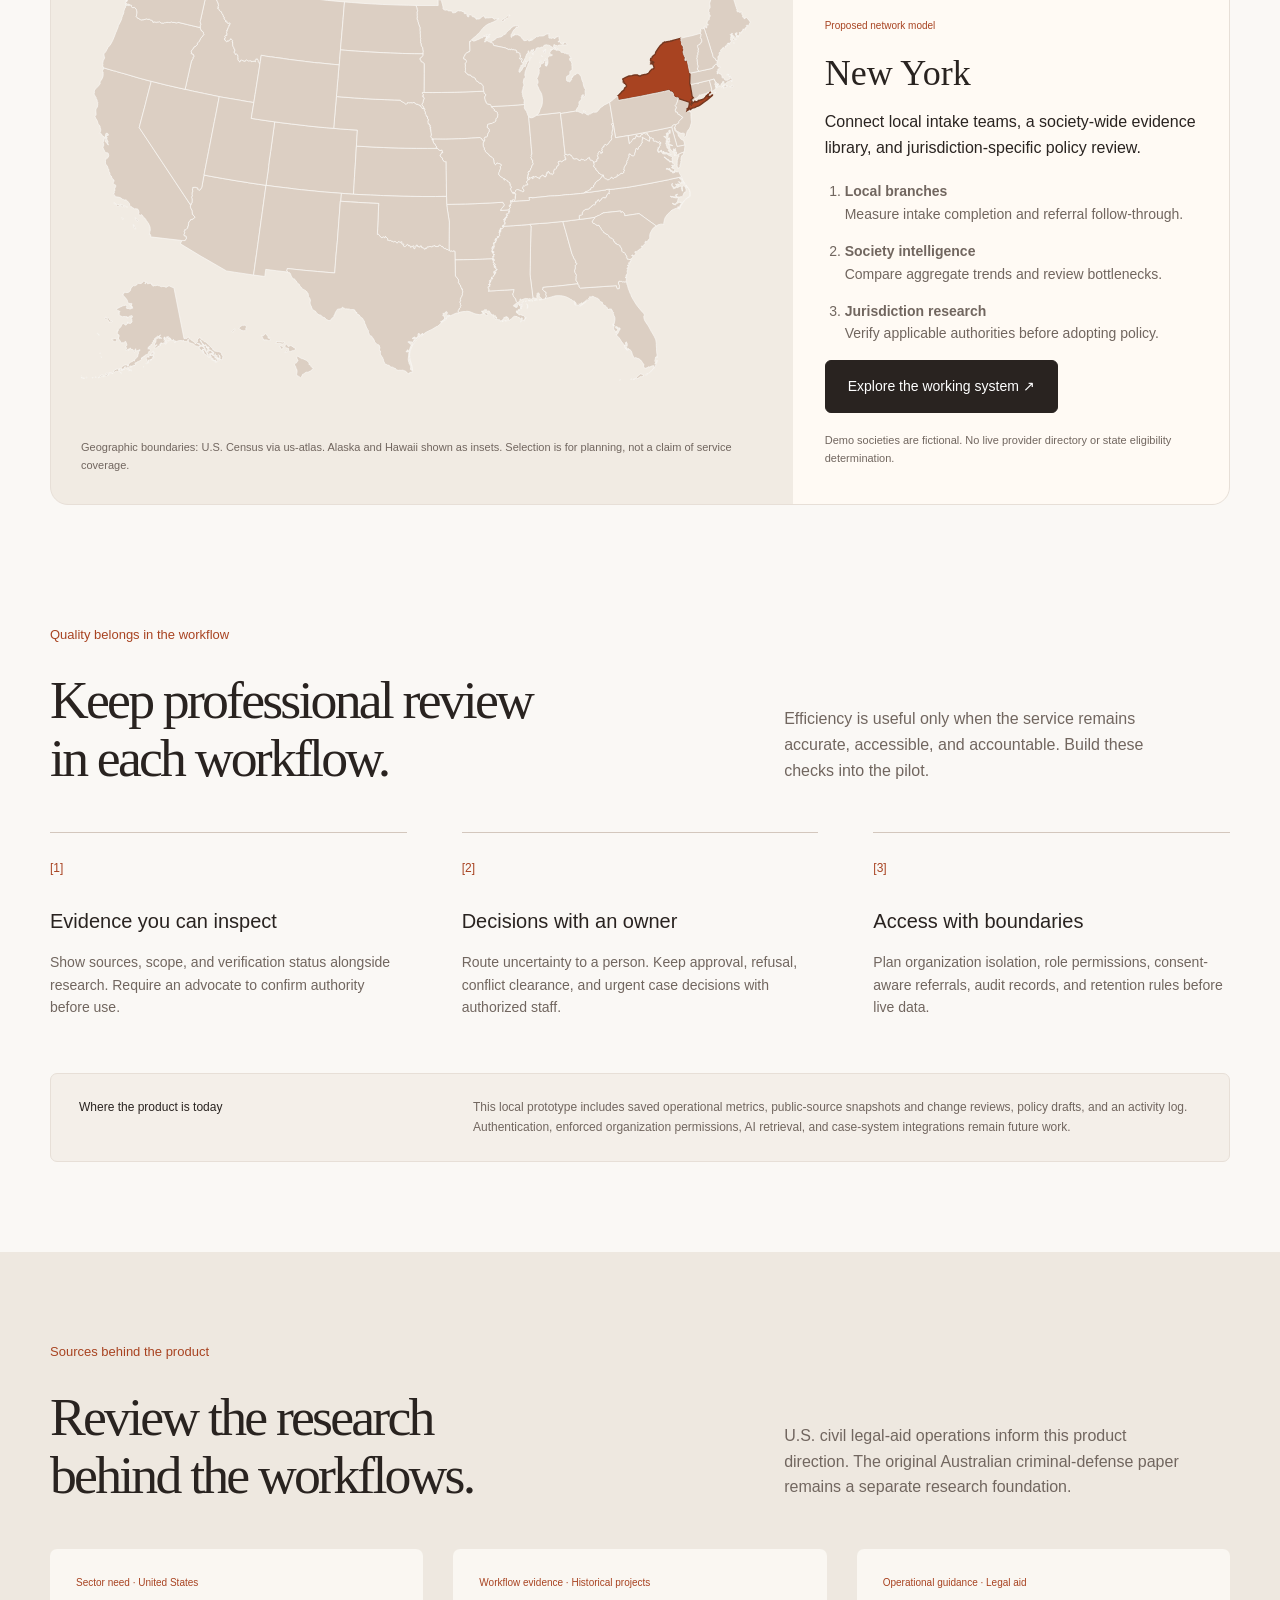
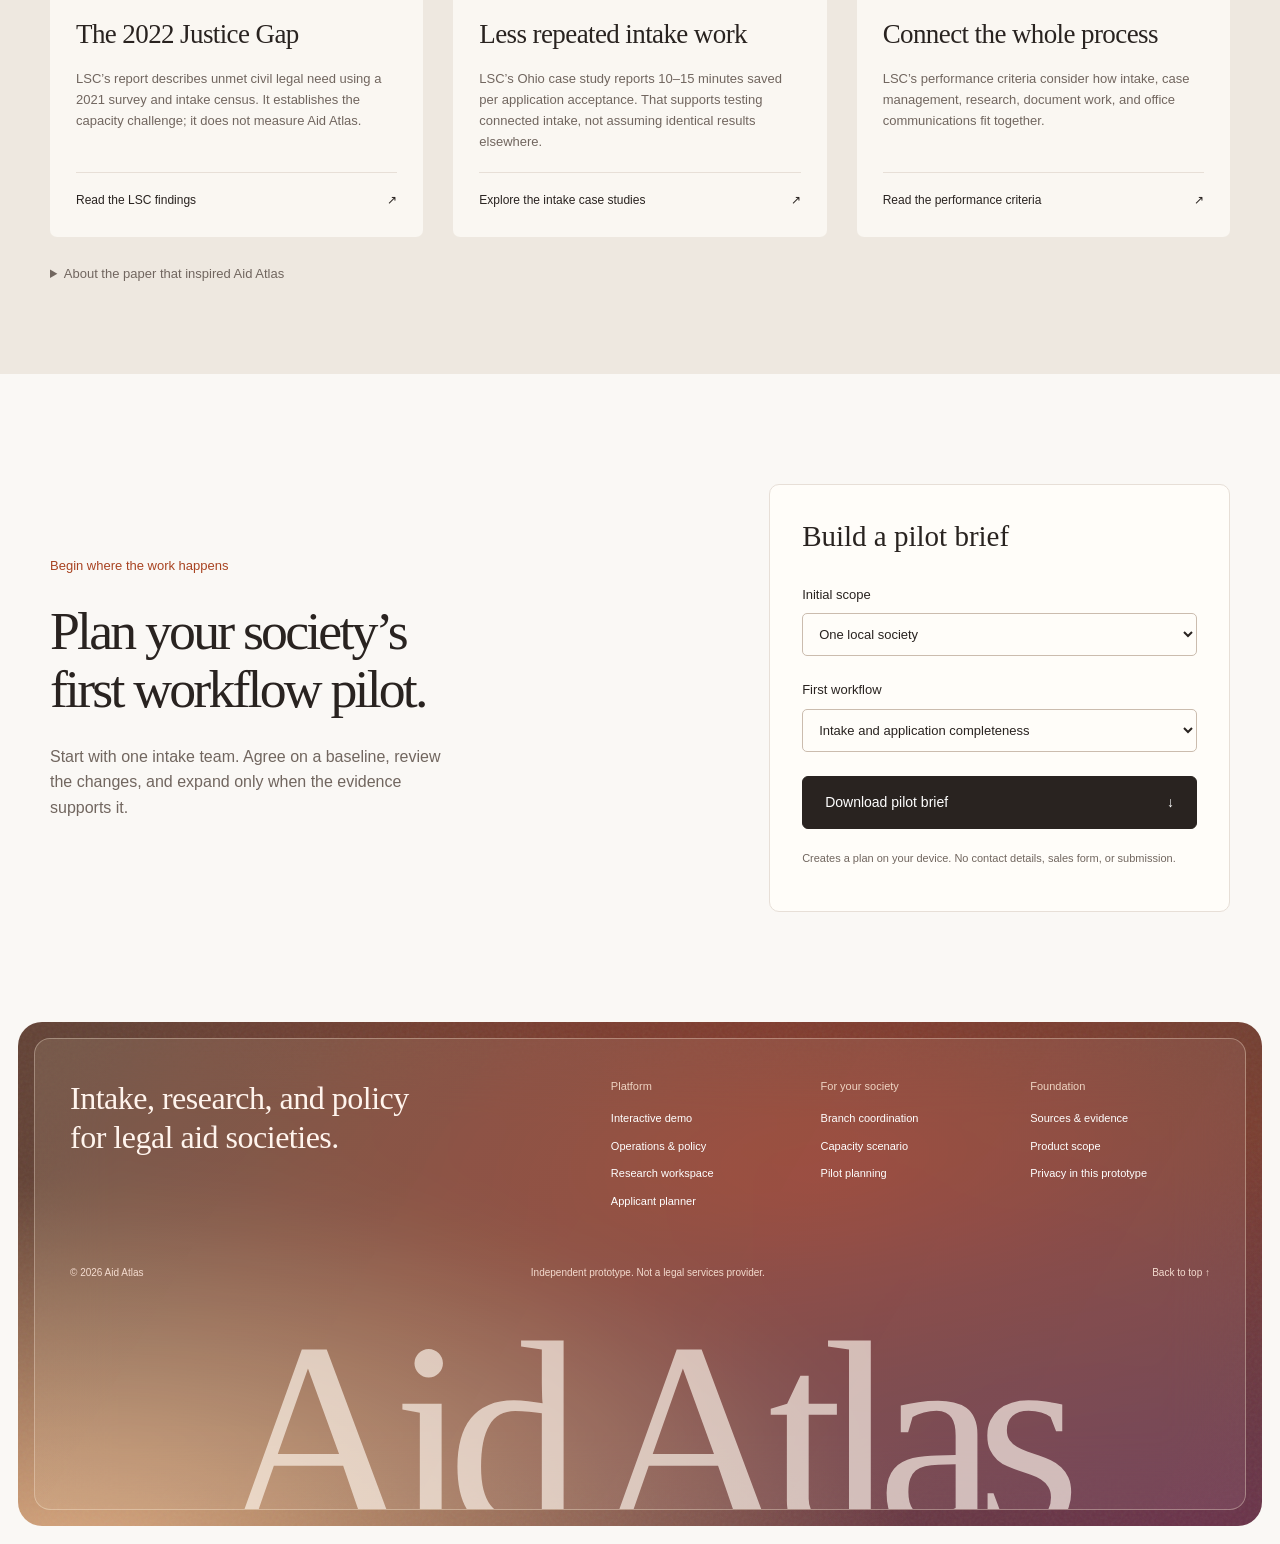
==== commit c7d2f1a5: "Remove hero eyebrow and contain intake preview layout" ====
--- a/index.html
+++ b/index.html
@@ -11,7 +11,7 @@
 <main id="main">
 <section class="brand-banner section-width" aria-label="Aid Atlas — Legal intelligence for the public good"><div class="banner-wash" aria-hidden="true"></div><div class="banner-topline"><span>Legal intelligence. Shared purpose.</span><span>For societies & nonprofits</span></div><div class="glass-brand"><svg class="atlas-emblem" viewBox="0 0 100 100" aria-hidden="true"><path d="M48 8C20-5 1 14 8 41c5 14 20 15 28 2L48 8Z" fill="currentColor"/><path d="M92 48C105 20 86 1 59 8c-14 5-15 20-2 28l35 12Z" fill="currentColor"/><path d="M52 92c28 13 47-6 40-33-5-14-20-15-28-2L52 92Z" fill="currentColor"/><path d="M8 52C-5 80 14 99 41 92c14-5 15-20 2-28L8 52Z" fill="currentColor"/></svg><span>Aid Atlas</span></div><div class="banner-bottomline"><span>A common ground for extraordinary work.</span><a href="#demo">Discover the platform <span aria-hidden="true">↘</span></a></div></section>
 <section class="hero section-width">
-<div class="hero-copy"><p class="eyebrow"><span class="mini-line"></span>Intelligence for the public good</p><h1>More time<br> for justice.</h1><p class="hero-description">A shared home for legal aid. Bring intake, human-led vetting, and research together—so every branch can focus on the people who need it.</p><div class="hero-actions"><a class="button" href="#demo">See it in action <span aria-hidden="true">↗</span></a><a class="text-link" href="workspace.html#applicant">Preparing to seek help? <span aria-hidden="true">→</span></a></div><p class="hero-note">For legal aid societies, nonprofits, and the networks they build.</p></div>
+<div class="hero-copy"><h1>More time<br> for justice.</h1><p class="hero-description">A shared home for legal aid. Bring intake, human-led vetting, and research together—so every branch can focus on the people who need it.</p><div class="hero-actions"><a class="button" href="#demo">See it in action <span aria-hidden="true">↗</span></a><a class="text-link" href="workspace.html#applicant">Preparing to seek help? <span aria-hidden="true">→</span></a></div><p class="hero-note">For legal aid societies, nonprofits, and the networks they build.</p></div>
 <div class="hero-visual" aria-label="Illustrative preview of the Aid Atlas intake workspace">
 <div class="hero-art" aria-hidden="true"></div><div class="preview-window"><div class="preview-title"><span class="tiny-mark">a.</span><strong>Aid Atlas</strong><span class="preview-branch">Community network <span aria-hidden="true">⌄</span></span></div><div class="preview-layout"><div class="preview-nav"><span class="selected">Intake</span><span>Matters</span><span>Research</span><span>Insights</span><div class="preview-nav-bottom">3 branches<br><small>One shared standard</small></div></div><div class="preview-main"><div class="preview-heading"><div><span class="muted-label">Intake overview</span><h3>A clearer path to help.</h3></div><span class="avatar">AA</span></div><div class="preview-metrics"><div><strong>12</strong><span>New requests</span></div><div><strong>4</strong><span>For review</span></div><div><strong>3</strong><span>Branches</span></div></div><div class="preview-row"><span class="matter-icon">H</span><div><strong>Housing assistance</strong><small>North branch · Demo 024</small></div><span class="status amber">Review needed</span></div><div class="preview-row"><span class="matter-icon">B</span><div><strong>Benefits enquiry</strong><small>Central branch · Demo 025</small></div><span class="status">Ready to route</span></div><div class="preview-row"><span class="matter-icon">F</span><div><strong>Family matter</strong><small>South branch · Demo 026</small></div><span class="status amber">Awaiting details</span></div><div class="preview-insight"><span class="spark" aria-hidden="true">✳</span><div><strong>Context travels with the case.</strong><p>One summary. A named reviewer. A visible next step.</p></div></div></div></div><div class="preview-caption">Illustrative interface · Fictional records</div></div><div class="floating-note"><span class="note-icon" aria-hidden="true">✓</span><div>Prepared for review<small>Human judgment stays in the loop.</small></div></div>
 </div></section>
--- a/landing.css
+++ b/landing.css
@@ -2,3 +2,7 @@
 
 .site-header .wordmark{background:none;color:var(--ink);box-shadow:none;border:0;padding:0}.atlas-map-section{padding-block:90px}.map-shell{display:grid;grid-template-columns:1.7fr 1fr;border:1px solid var(--line);border-radius:18px;overflow:hidden;background:#f1ebe3}.map-shell>div{padding:30px}.map-caption{font-size:11px;letter-spacing:1.5px;display:flex;justify-content:space-between;color:var(--muted)}.map-caption span{letter-spacing:0}.map-shell svg{width:100%;height:auto;margin:28px 0}.state-shape{fill:#dccfc3;stroke:#faf8f5;stroke-width:1;transition:fill .2s;cursor:pointer}.state-shape:hover,.state-shape:focus{fill:#d68e68}.state-shape.active{fill:#a84321;stroke:#75371f;stroke-width:2}.map-detail{background:#fffaf4;padding:32px}.map-detail label{display:block;font-size:13px;margin-bottom:8px}.map-detail select{width:100%;padding:12px;border:1px solid var(--line);background:white;border-radius:6px;margin-bottom:25px}.map-detail h3{font-family:var(--serif);font-size:36px;margin:12px 0}.map-detail ol{padding-left:20px;font-size:14px;color:var(--muted)}.map-detail li{margin-bottom:15px}.map-detail .fine-print{margin-top:18px}.hero h1 br:after{content:' '}
 @media(max-width:850px){.map-shell{grid-template-columns:1fr}.map-shell>div,.map-detail{padding:22px}}
+
+/* Keep the intake preview and its review note within the hero column. */
+.hero-visual{padding:24px;max-width:100%;width:100%}.hero-art{inset:0;border-radius:18px}.preview-window,.hero-visual:hover .preview-window{transform:none;width:100%;min-width:0}.preview-layout{grid-template-columns:80px minmax(0,1fr)}.preview-main,.preview-heading>div,.preview-row>div{min-width:0}.preview-heading{gap:12px}.preview-row{flex-wrap:wrap}.preview-row>div{flex:1}.preview-row .status{flex-shrink:0}.floating-note{position:relative;inset:auto;margin:16px 0 0;width:fit-content;max-width:100%;box-shadow:none}.preview-caption{white-space:normal}.preview-metrics{gap:clamp(12px,3vw,37px)}
+@media(max-width:650px){.hero-visual{padding:14px}.preview-layout{grid-template-columns:60px minmax(0,1fr)}.preview-row .status{margin-left:0}.preview-title{flex-wrap:wrap}.preview-branch{white-space:normal}.floating-note{margin-top:12px}.hero-visual .preview-main{padding:14px 10px}}
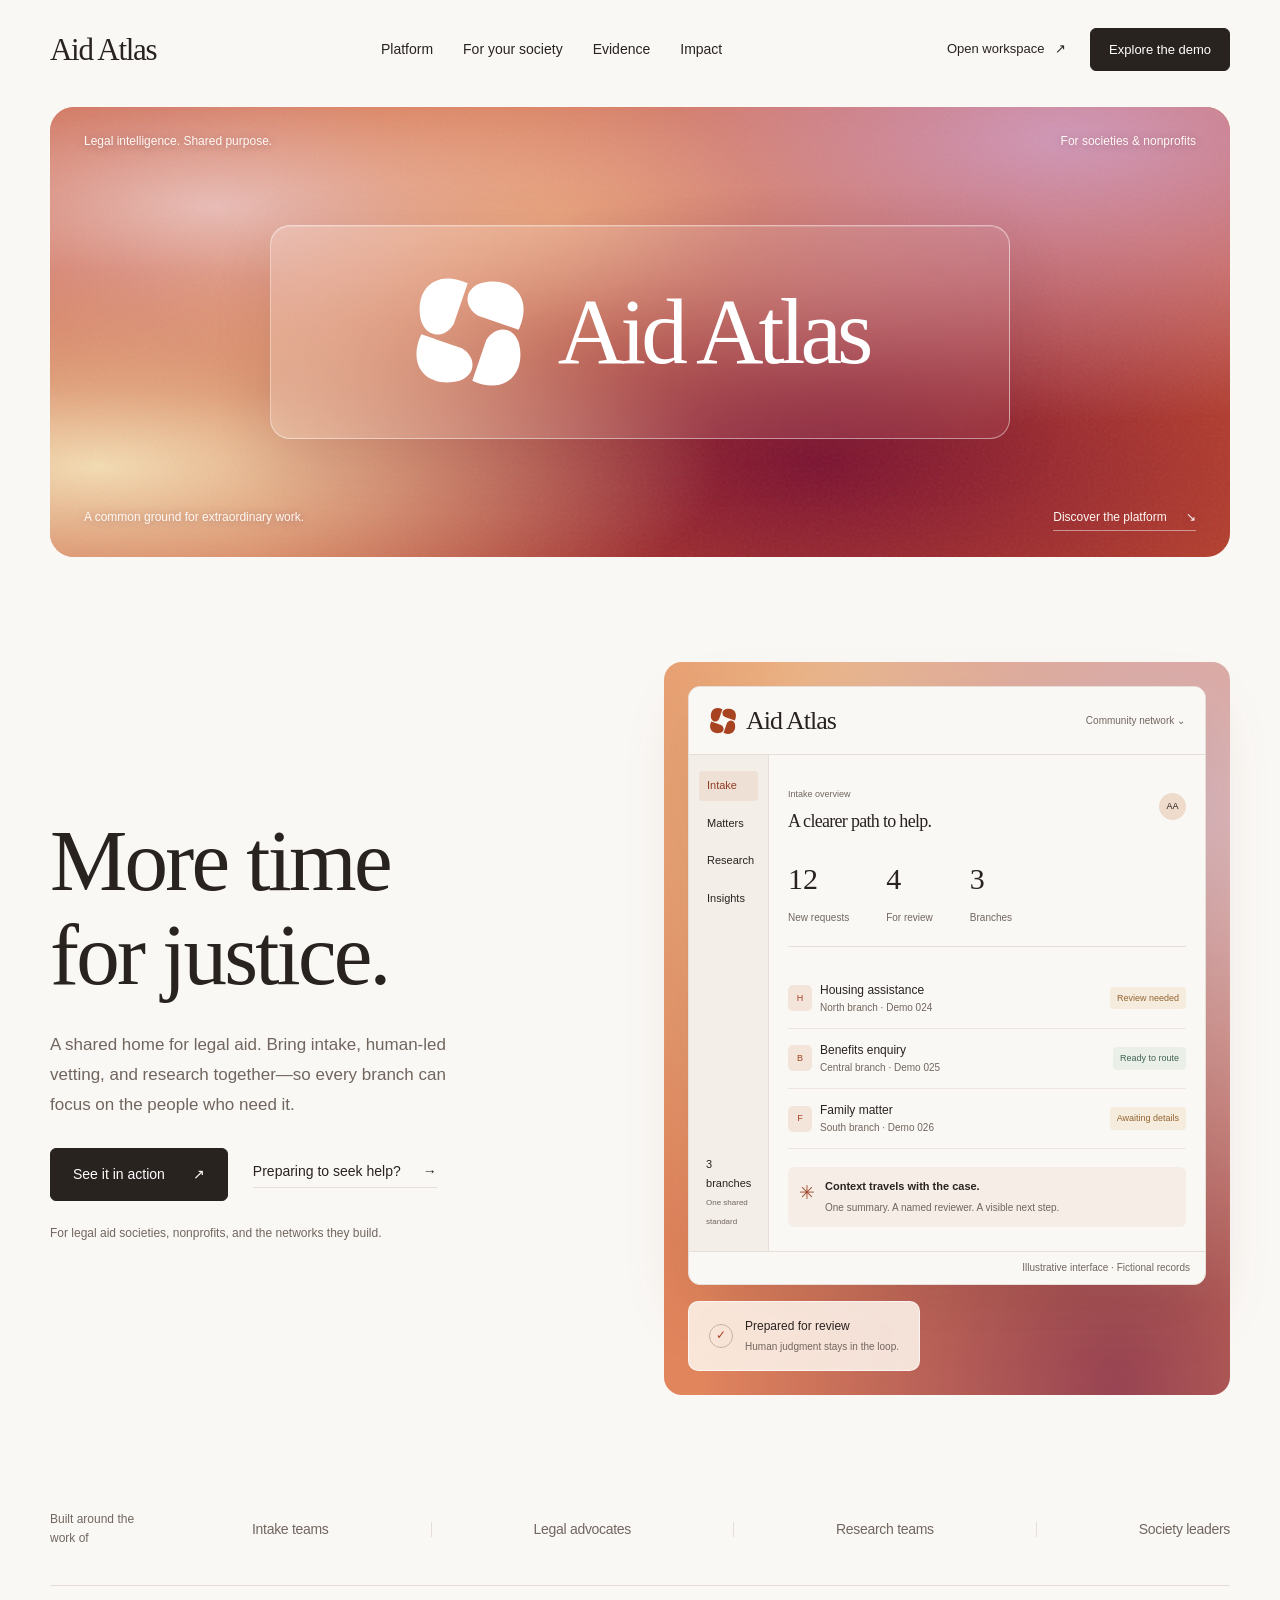
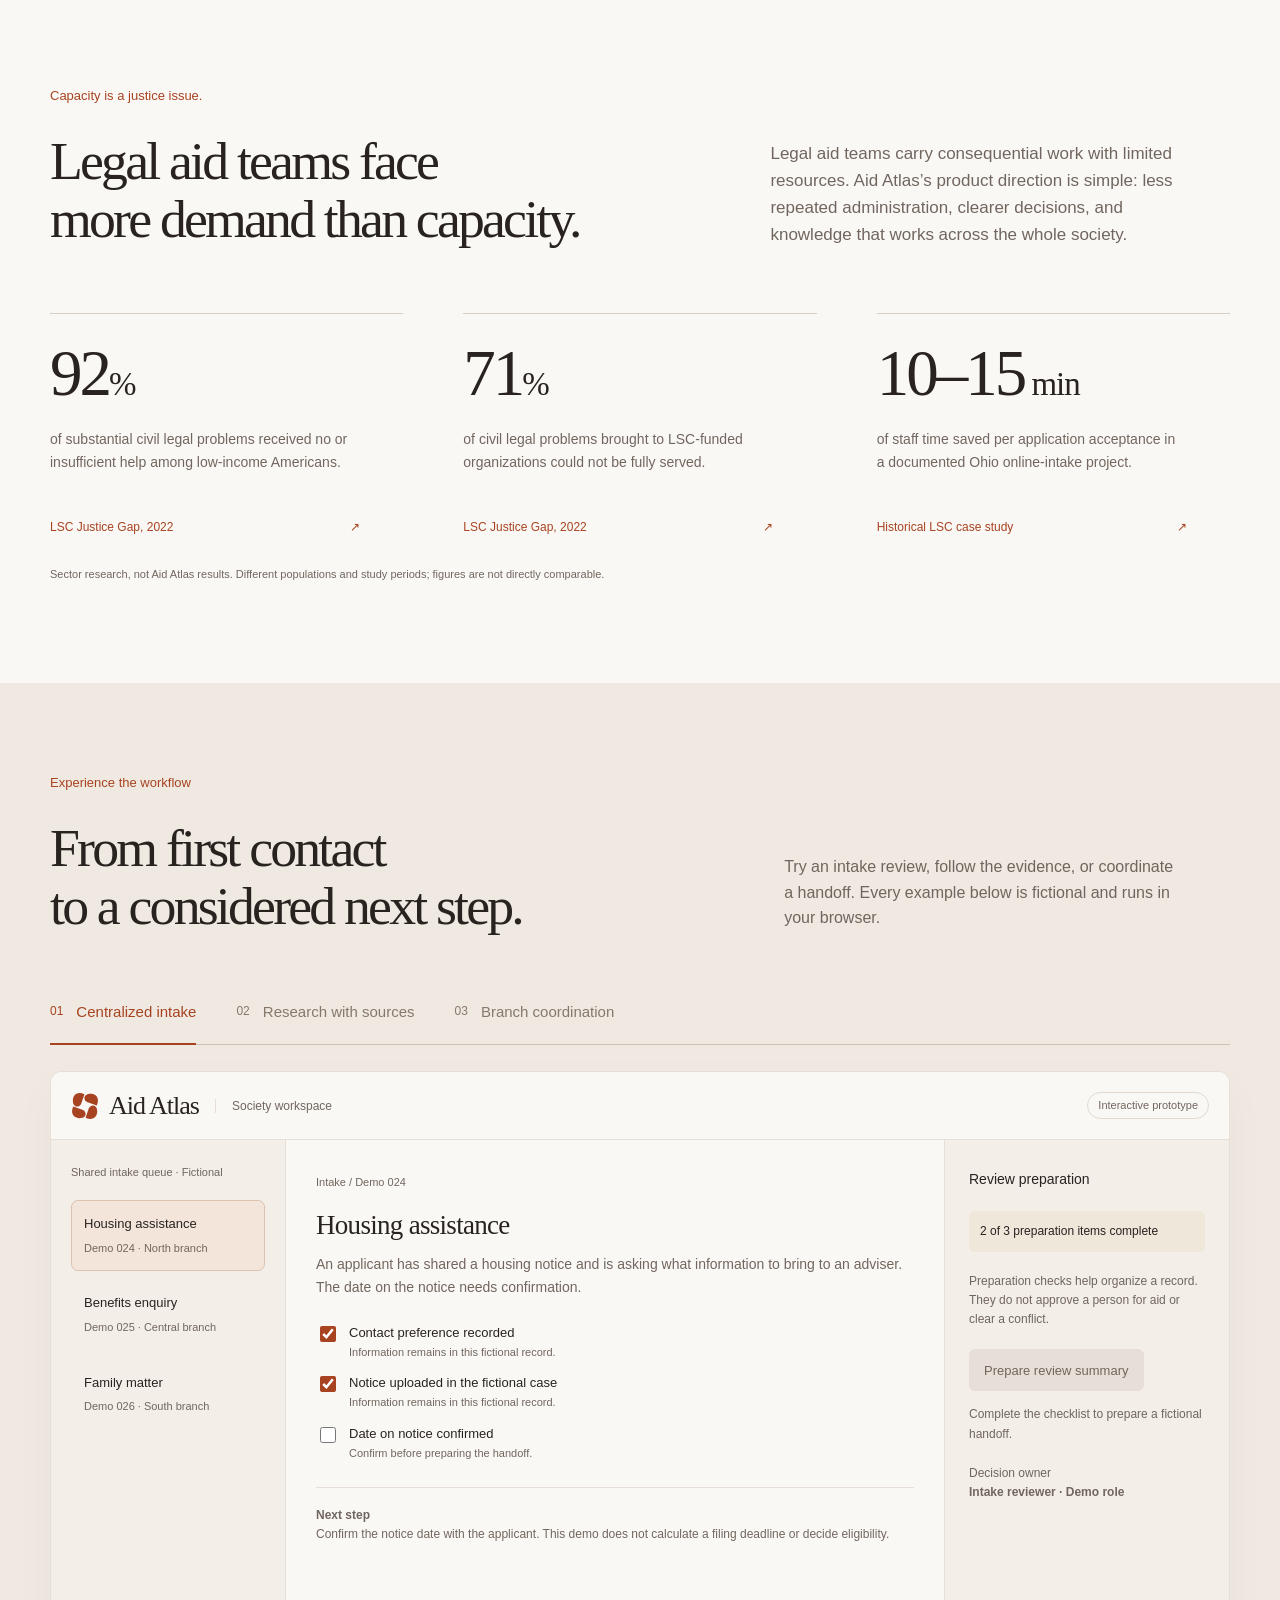
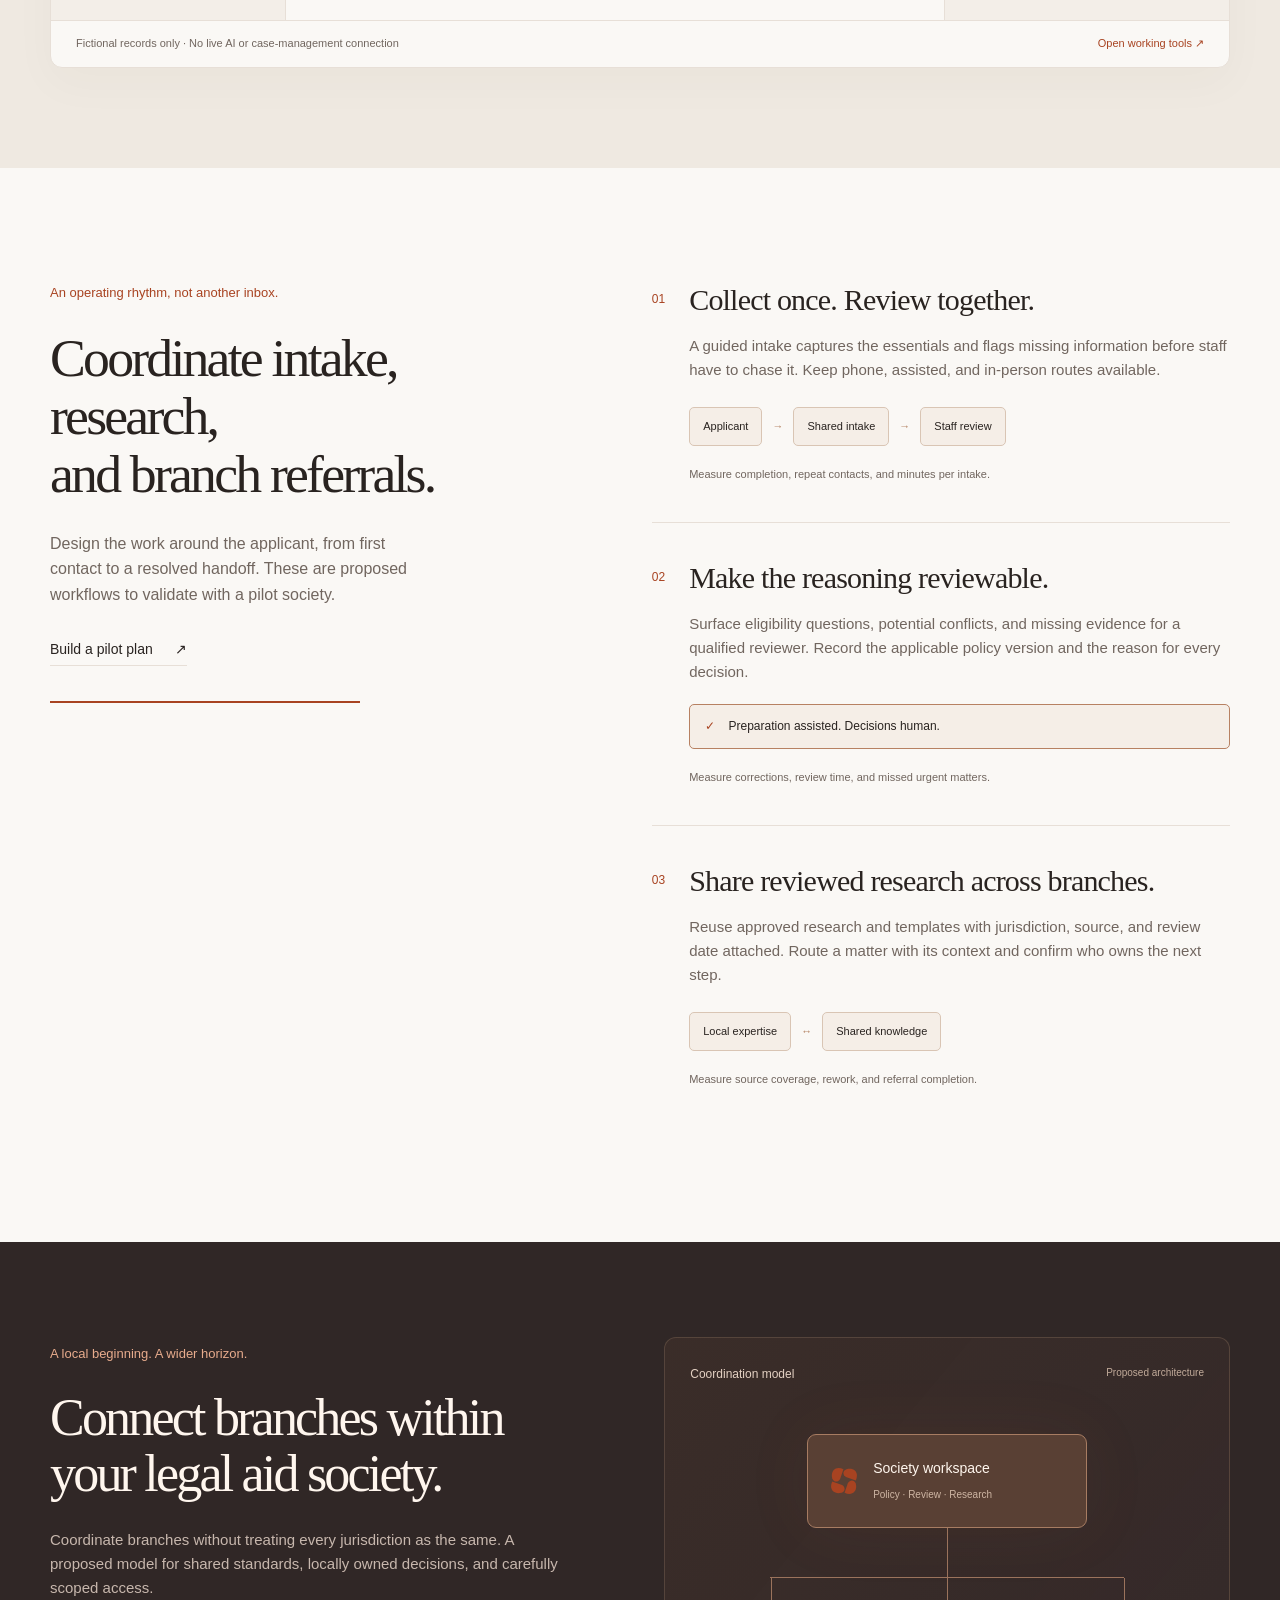
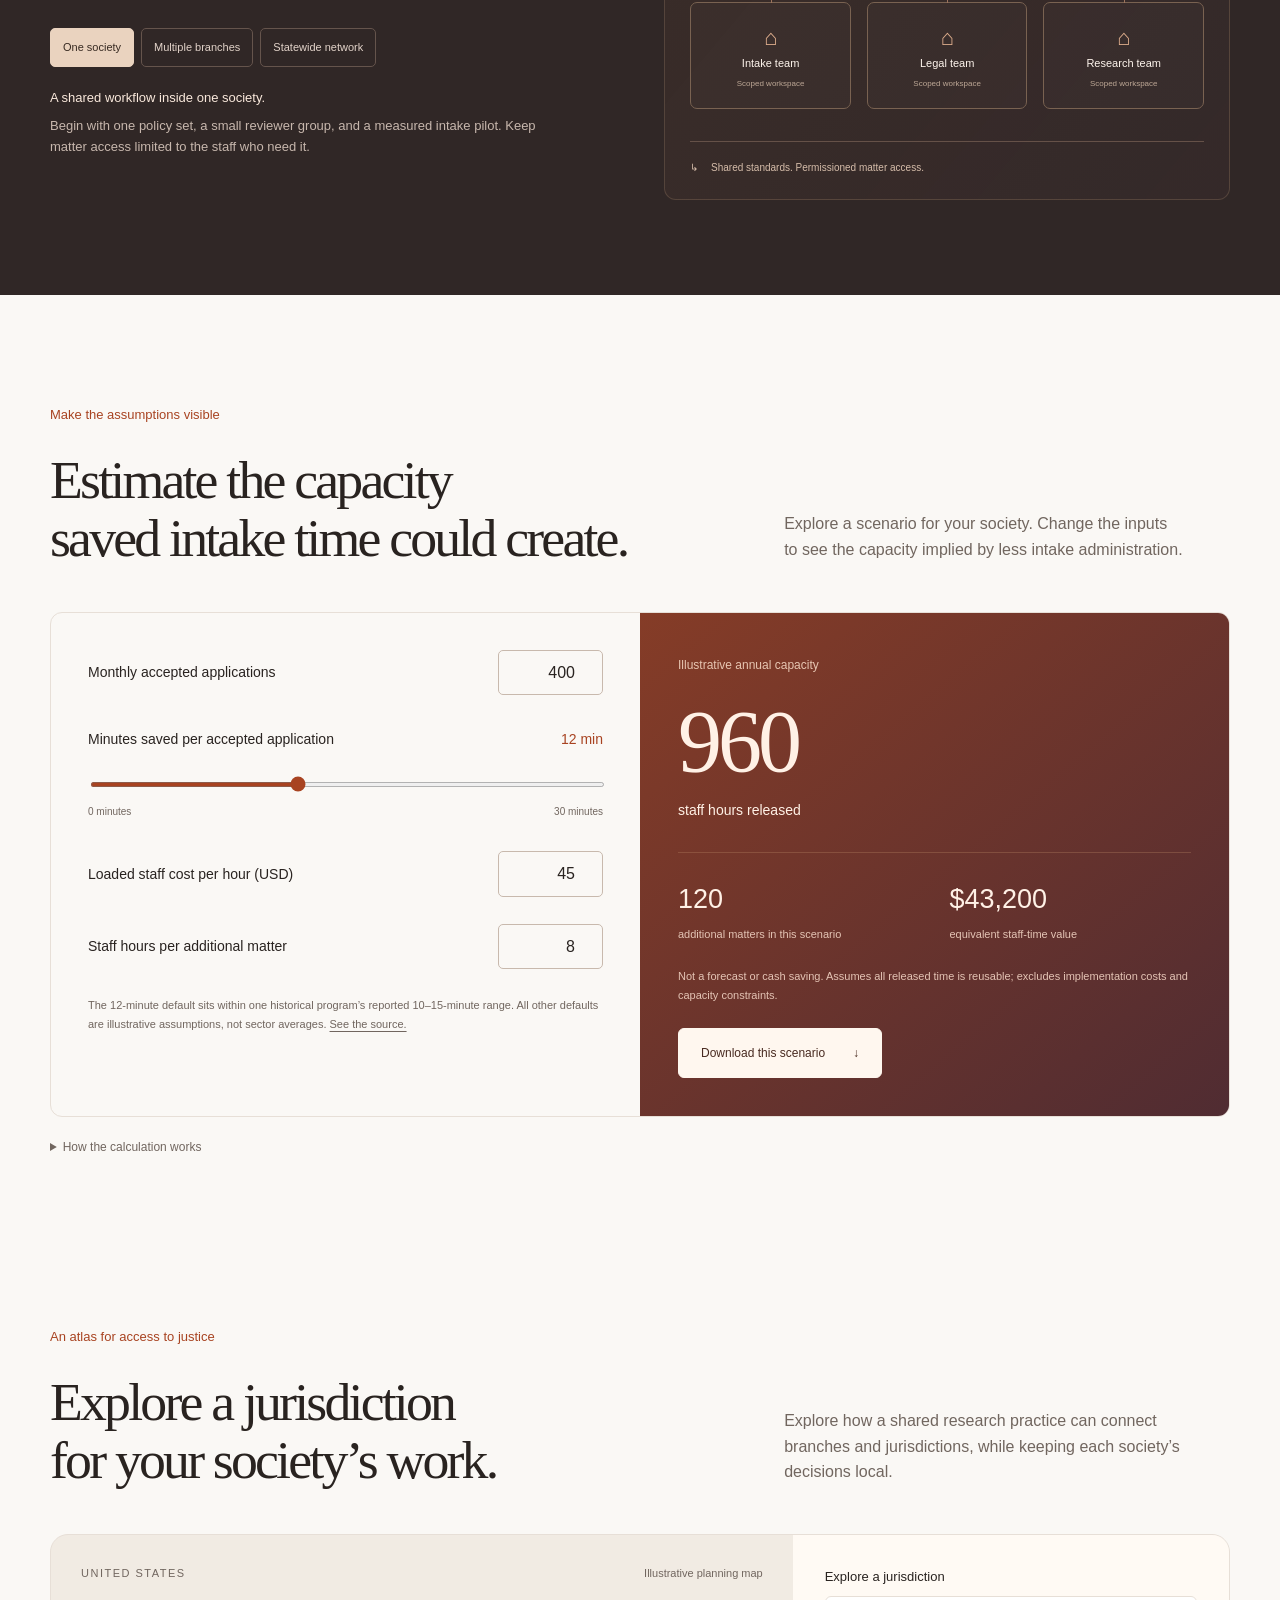
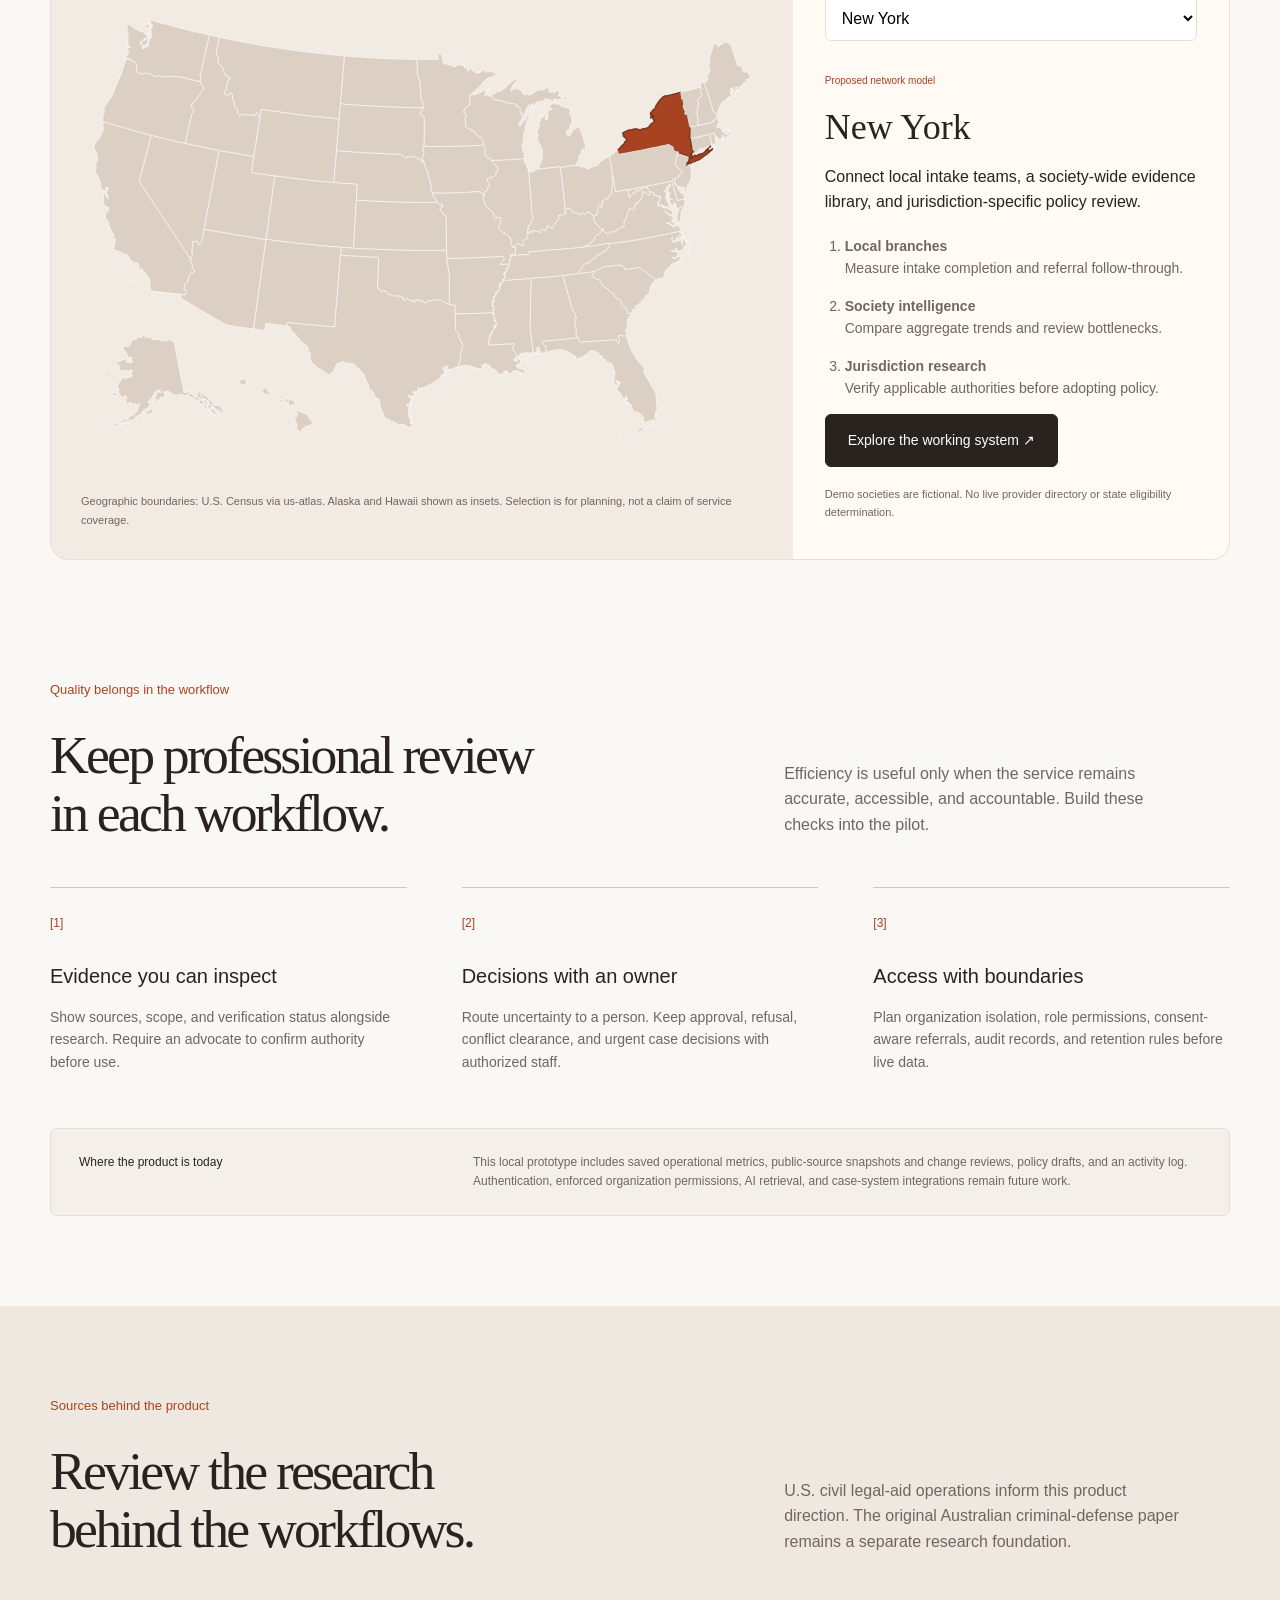
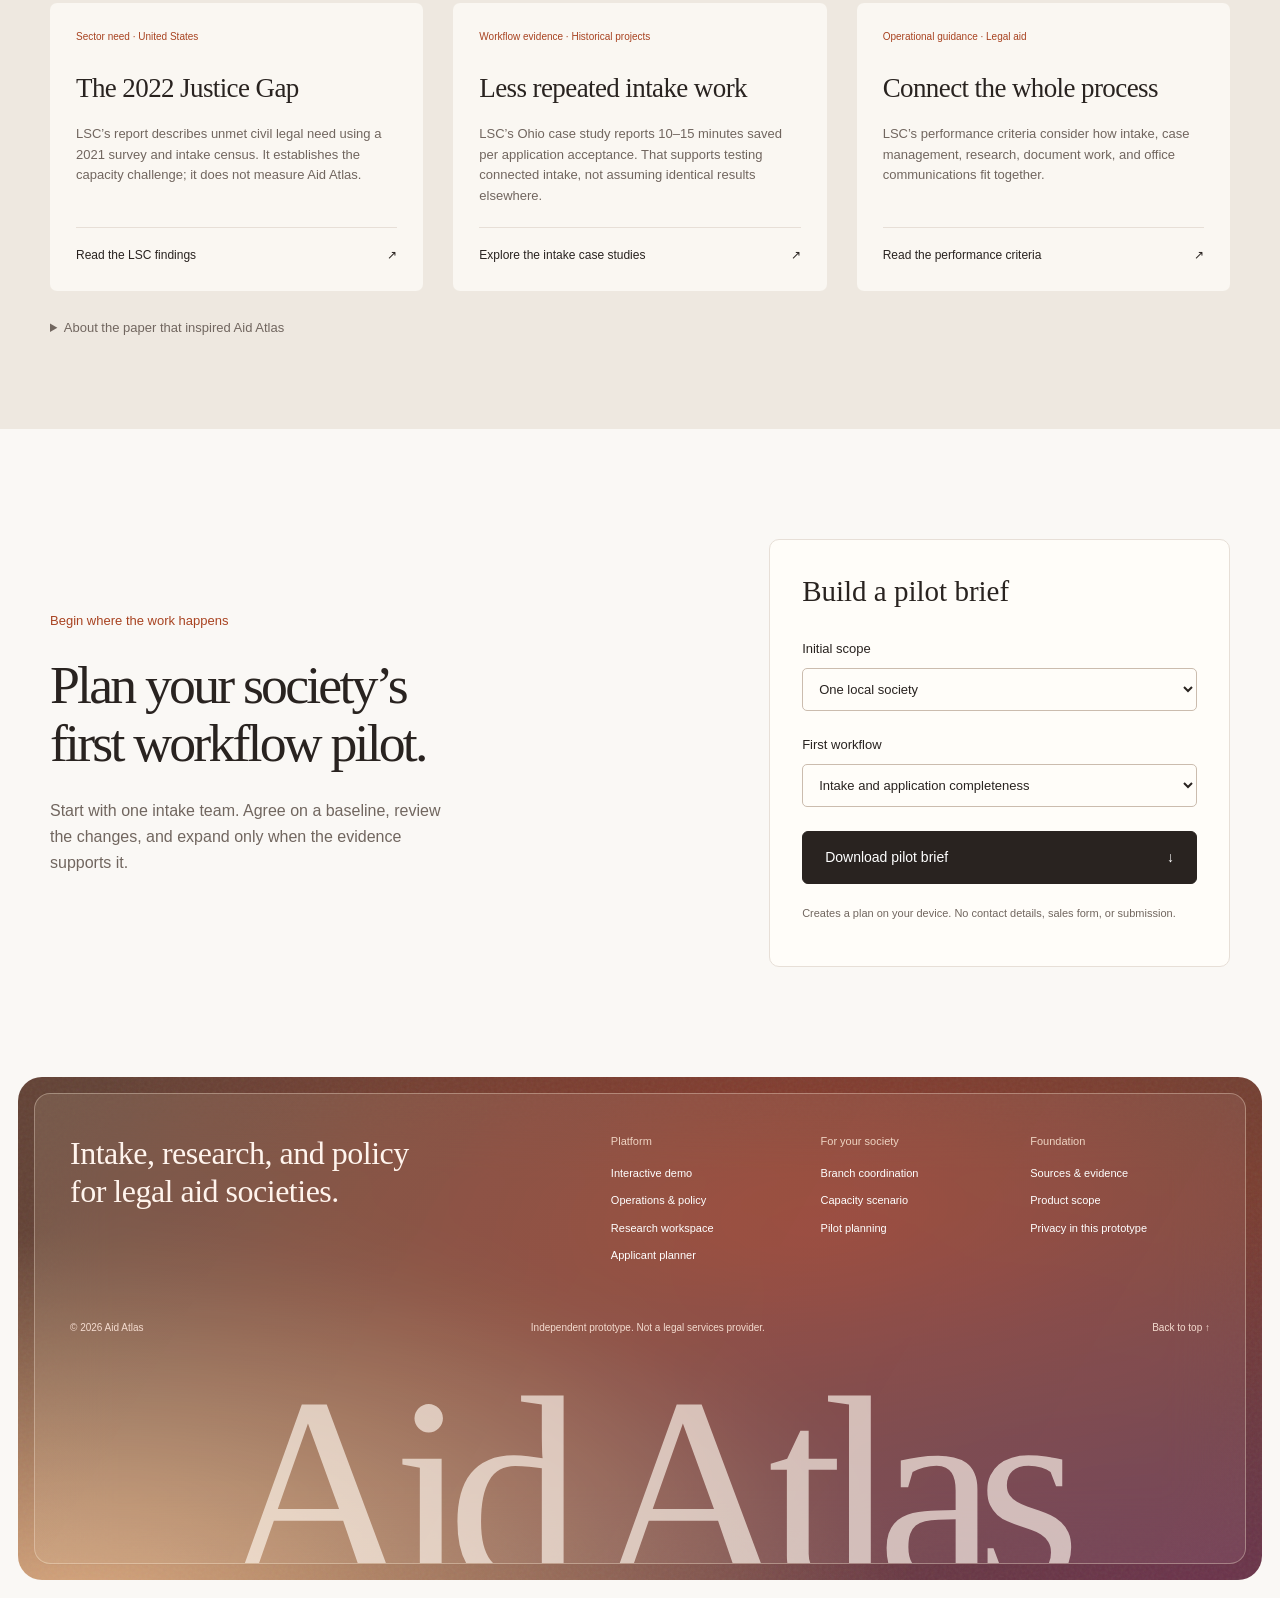
==== commit 3fe3808c: "Align product demo typography and identity with Aid Atlas branding" ====
--- a/index.html
+++ b/index.html
@@ -13,7 +13,7 @@
 <section class="hero section-width">
 <div class="hero-copy"><h1>More time<br> for justice.</h1><p class="hero-description">A shared home for legal aid. Bring intake, human-led vetting, and research together—so every branch can focus on the people who need it.</p><div class="hero-actions"><a class="button" href="#demo">See it in action <span aria-hidden="true">↗</span></a><a class="text-link" href="workspace.html#applicant">Preparing to seek help? <span aria-hidden="true">→</span></a></div><p class="hero-note">For legal aid societies, nonprofits, and the networks they build.</p></div>
 <div class="hero-visual" aria-label="Illustrative preview of the Aid Atlas intake workspace">
-<div class="hero-art" aria-hidden="true"></div><div class="preview-window"><div class="preview-title"><span class="tiny-mark">a.</span><strong>Aid Atlas</strong><span class="preview-branch">Community network <span aria-hidden="true">⌄</span></span></div><div class="preview-layout"><div class="preview-nav"><span class="selected">Intake</span><span>Matters</span><span>Research</span><span>Insights</span><div class="preview-nav-bottom">3 branches<br><small>One shared standard</small></div></div><div class="preview-main"><div class="preview-heading"><div><span class="muted-label">Intake overview</span><h3>A clearer path to help.</h3></div><span class="avatar">AA</span></div><div class="preview-metrics"><div><strong>12</strong><span>New requests</span></div><div><strong>4</strong><span>For review</span></div><div><strong>3</strong><span>Branches</span></div></div><div class="preview-row"><span class="matter-icon">H</span><div><strong>Housing assistance</strong><small>North branch · Demo 024</small></div><span class="status amber">Review needed</span></div><div class="preview-row"><span class="matter-icon">B</span><div><strong>Benefits enquiry</strong><small>Central branch · Demo 025</small></div><span class="status">Ready to route</span></div><div class="preview-row"><span class="matter-icon">F</span><div><strong>Family matter</strong><small>South branch · Demo 026</small></div><span class="status amber">Awaiting details</span></div><div class="preview-insight"><span class="spark" aria-hidden="true">✳</span><div><strong>Context travels with the case.</strong><p>One summary. A named reviewer. A visible next step.</p></div></div></div></div><div class="preview-caption">Illustrative interface · Fictional records</div></div><div class="floating-note"><span class="note-icon" aria-hidden="true">✓</span><div>Prepared for review<small>Human judgment stays in the loop.</small></div></div>
+<div class="hero-art" aria-hidden="true"></div><div class="preview-window"><div class="preview-title"><span class="product-mark"><svg class="atlas-emblem" viewBox="0 0 100 100" aria-hidden="true"><path d="M48 8C20-5 1 14 8 41c5 14 20 15 28 2L48 8Z" fill="currentColor"/><path d="M92 48C105 20 86 1 59 8c-14 5-15 20-2 28l35 12Z" fill="currentColor"/><path d="M52 92c28 13 47-6 40-33-5-14-20-15-28-2L52 92Z" fill="currentColor"/><path d="M8 52C-5 80 14 99 41 92c14-5 15-20 2-28L8 52Z" fill="currentColor"/></svg></span><strong>Aid Atlas</strong><span class="preview-branch">Community network <span aria-hidden="true">⌄</span></span></div><div class="preview-layout"><div class="preview-nav"><span class="selected">Intake</span><span>Matters</span><span>Research</span><span>Insights</span><div class="preview-nav-bottom">3 branches<br><small>One shared standard</small></div></div><div class="preview-main"><div class="preview-heading"><div><span class="muted-label">Intake overview</span><h3>A clearer path to help.</h3></div><span class="avatar">AA</span></div><div class="preview-metrics"><div><strong>12</strong><span>New requests</span></div><div><strong>4</strong><span>For review</span></div><div><strong>3</strong><span>Branches</span></div></div><div class="preview-row"><span class="matter-icon">H</span><div><strong>Housing assistance</strong><small>North branch · Demo 024</small></div><span class="status amber">Review needed</span></div><div class="preview-row"><span class="matter-icon">B</span><div><strong>Benefits enquiry</strong><small>Central branch · Demo 025</small></div><span class="status">Ready to route</span></div><div class="preview-row"><span class="matter-icon">F</span><div><strong>Family matter</strong><small>South branch · Demo 026</small></div><span class="status amber">Awaiting details</span></div><div class="preview-insight"><span class="spark" aria-hidden="true">✳</span><div><strong>Context travels with the case.</strong><p>One summary. A named reviewer. A visible next step.</p></div></div></div></div><div class="preview-caption">Illustrative interface · Fictional records</div></div><div class="floating-note"><span class="note-icon" aria-hidden="true">✓</span><div>Prepared for review<small>Human judgment stays in the loop.</small></div></div>
 </div></section>
 <div class="audience-strip section-width"><span>Built around the work of</span><strong>Intake teams</strong><span class="strip-divider"></span><strong>Legal advocates</strong><span class="strip-divider"></span><strong>Research teams</strong><span class="strip-divider"></span><strong>Society leaders</strong></div>
 <section class="mission section-width" id="platform"><div><p class="eyebrow">Capacity is a justice issue.</p><h2>Legal aid teams face<br>more demand than capacity.</h2></div><p>Legal aid teams carry consequential work with limited resources. Aid Atlas’s product direction is simple: less repeated administration, clearer decisions, and knowledge that works across the whole society.</p></section>
@@ -21,10 +21,10 @@
 <p class="stat-disclaimer section-width">Sector research, not Aid Atlas results. Different populations and study periods; figures are not directly comparable.</p>
 <section class="demo-section" id="demo"><div class="section-width"><div class="section-heading"><div><p class="eyebrow">Experience the workflow</p><h2>From first contact<br>to a considered next step.</h2></div><p>Try an intake review, follow the evidence, or coordinate a handoff. Every example below is fictional and runs in your browser.</p></div>
 <div class="demo-tabs" role="tablist" aria-label="Product demonstrations"><button role="tab" id="tab-intake" aria-controls="demo-panel" aria-selected="true" data-demo="intake">01 <span>Centralized intake</span></button><button role="tab" id="tab-research" aria-controls="demo-panel" aria-selected="false" tabindex="-1" data-demo="research">02 <span>Research with sources</span></button><button role="tab" id="tab-routing" aria-controls="demo-panel" aria-selected="false" tabindex="-1" data-demo="routing">03 <span>Branch coordination</span></button></div>
-<div class="demo-shell"><div class="demo-topbar"><span class="demo-brand">Aid Atlas <span>/</span> Society workspace</span><span class="demo-badge">Interactive prototype</span></div><div id="demo-panel" role="tabpanel" aria-labelledby="tab-intake" tabindex="0"></div><div class="demo-bottom"><span>Fictional records only · No live AI or case-management connection</span><a href="workspace.html">Open working tools <span aria-hidden="true">↗</span></a></div></div>
+<div class="demo-shell"><div class="demo-topbar"><span class="demo-identity"><span class="product-mark"><svg class="atlas-emblem" viewBox="0 0 100 100" aria-hidden="true"><path d="M48 8C20-5 1 14 8 41c5 14 20 15 28 2L48 8Z" fill="currentColor"/><path d="M92 48C105 20 86 1 59 8c-14 5-15 20-2 28l35 12Z" fill="currentColor"/><path d="M52 92c28 13 47-6 40-33-5-14-20-15-28-2L52 92Z" fill="currentColor"/><path d="M8 52C-5 80 14 99 41 92c14-5 15-20 2-28L8 52Z" fill="currentColor"/></svg></span><span class="demo-brand">Aid Atlas</span><span class="demo-workspace">Society workspace</span></span><span class="demo-badge">Interactive prototype</span></div><div id="demo-panel" role="tabpanel" aria-labelledby="tab-intake" tabindex="0"></div><div class="demo-bottom"><span>Fictional records only · No live AI or case-management connection</span><a href="workspace.html">Open working tools <span aria-hidden="true">↗</span></a></div></div>
 </div></section>
 <section class="workflow-story section-width" id="workflow"><div class="story-intro"><p class="eyebrow">An operating rhythm, not another inbox.</p><h2>Coordinate intake, research,<br>and branch referrals.</h2><p>Design the work around the applicant, from first contact to a resolved handoff. These are proposed workflows to validate with a pilot society.</p><a class="text-link" href="#pilot">Build a pilot plan <span aria-hidden="true">↗</span></a><div class="story-progress" aria-hidden="true"><span></span></div></div><div class="story-steps"><article class="story-step"><span class="step-index">01</span><div><h3>Collect once. Review together.</h3><p>A guided intake captures the essentials and flags missing information before staff have to chase it. Keep phone, assisted, and in-person routes available.</p><div class="micro-workflow"><span>Applicant</span><i aria-hidden="true">→</i><span>Shared intake</span><i aria-hidden="true">→</i><span>Staff review</span></div><small>Measure completion, repeat contacts, and minutes per intake.</small></div></article><article class="story-step"><span class="step-index">02</span><div><h3>Make the reasoning reviewable.</h3><p>Surface eligibility questions, potential conflicts, and missing evidence for a qualified reviewer. Record the applicable policy version and the reason for every decision.</p><div class="review-chip"><span aria-hidden="true">✓</span> Preparation assisted. Decisions human.</div><small>Measure corrections, review time, and missed urgent matters.</small></div></article><article class="story-step"><span class="step-index">03</span><div><h3>Share reviewed research across branches.</h3><p>Reuse approved research and templates with jurisdiction, source, and review date attached. Route a matter with its context and confirm who owns the next step.</p><div class="micro-workflow"><span>Local expertise</span><i aria-hidden="true">↔</i><span>Shared knowledge</span></div><small>Measure source coverage, rework, and referral completion.</small></div></article></div></section>
-<section class="network-section" id="network"><div class="section-width network-grid"><div><p class="eyebrow">A local beginning. A wider horizon.</p><h2>Connect branches within<br>your legal aid society.</h2><p>Coordinate branches without treating every jurisdiction as the same. A proposed model for shared standards, locally owned decisions, and carefully scoped access.</p><div class="scale-controls" role="group" aria-label="Explore organization scale"><button data-scale="local" aria-pressed="true">One society</button><button data-scale="branches" aria-pressed="false">Multiple branches</button><button data-scale="state" aria-pressed="false">Statewide network</button></div><div id="scale-description" aria-live="polite"></div></div><div class="network-map" aria-label="Proposed society and branch coordination structure"><div class="network-label">Coordination model <span>Proposed architecture</span></div><div class="network-hub"><span class="tiny-mark">a.</span><div><strong id="hub-label">Society workspace</strong><span>Policy · Review · Research</span></div></div><div class="network-connectors" aria-hidden="true"></div><div class="branch-nodes"><div class="branch-node" data-node="0"><span class="node-symbol" aria-hidden="true">⌂</span><strong id="node-0">Intake team</strong><small>Scoped workspace</small></div><div class="branch-node" data-node="1"><span class="node-symbol" aria-hidden="true">⌂</span><strong id="node-1">Legal team</strong><small>Scoped workspace</small></div><div class="branch-node" data-node="2"><span class="node-symbol" aria-hidden="true">⌂</span><strong id="node-2">Research team</strong><small>Scoped workspace</small></div></div><div class="network-rule"><span aria-hidden="true">↳</span> Shared standards. Permissioned matter access.</div></div></div></section>
+<section class="network-section" id="network"><div class="section-width network-grid"><div><p class="eyebrow">A local beginning. A wider horizon.</p><h2>Connect branches within<br>your legal aid society.</h2><p>Coordinate branches without treating every jurisdiction as the same. A proposed model for shared standards, locally owned decisions, and carefully scoped access.</p><div class="scale-controls" role="group" aria-label="Explore organization scale"><button data-scale="local" aria-pressed="true">One society</button><button data-scale="branches" aria-pressed="false">Multiple branches</button><button data-scale="state" aria-pressed="false">Statewide network</button></div><div id="scale-description" aria-live="polite"></div></div><div class="network-map" aria-label="Proposed society and branch coordination structure"><div class="network-label">Coordination model <span>Proposed architecture</span></div><div class="network-hub"><span class="product-mark"><svg class="atlas-emblem" viewBox="0 0 100 100" aria-hidden="true"><path d="M48 8C20-5 1 14 8 41c5 14 20 15 28 2L48 8Z" fill="currentColor"/><path d="M92 48C105 20 86 1 59 8c-14 5-15 20-2 28l35 12Z" fill="currentColor"/><path d="M52 92c28 13 47-6 40-33-5-14-20-15-28-2L52 92Z" fill="currentColor"/><path d="M8 52C-5 80 14 99 41 92c14-5 15-20 2-28L8 52Z" fill="currentColor"/></svg></span><div><strong id="hub-label">Society workspace</strong><span>Policy · Review · Research</span></div></div><div class="network-connectors" aria-hidden="true"></div><div class="branch-nodes"><div class="branch-node" data-node="0"><span class="node-symbol" aria-hidden="true">⌂</span><strong id="node-0">Intake team</strong><small>Scoped workspace</small></div><div class="branch-node" data-node="1"><span class="node-symbol" aria-hidden="true">⌂</span><strong id="node-1">Legal team</strong><small>Scoped workspace</small></div><div class="branch-node" data-node="2"><span class="node-symbol" aria-hidden="true">⌂</span><strong id="node-2">Research team</strong><small>Scoped workspace</small></div></div><div class="network-rule"><span aria-hidden="true">↳</span> Shared standards. Permissioned matter access.</div></div></div></section>
 <section class="impact-section section-width" id="impact"><div class="section-heading"><div><p class="eyebrow">Make the assumptions visible</p><h2>Estimate the capacity<br>saved intake time could create.</h2></div><p>Explore a scenario for your society. Change the inputs to see the capacity implied by less intake administration.</p></div><div class="impact-grid"><form class="impact-controls" id="impact-form"><div class="input-row"><label for="monthly-intakes">Monthly accepted applications</label><input id="monthly-intakes" type="number" value="400" min="0" max="100000" step="1" required></div><div class="range-label"><label for="minutes-saved">Minutes saved per accepted application</label><output for="minutes-saved" id="minutes-output">12 min</output></div><input id="minutes-saved" type="range" min="0" max="30" step="1" value="12"><div class="range-extents"><span>0 minutes</span><span>30 minutes</span></div><div class="input-row"><label for="hourly-cost">Loaded staff cost per hour (USD)</label><input id="hourly-cost" type="number" value="45" min="0" max="1000" step="1" required></div><div class="input-row"><label for="matter-hours">Staff hours per additional matter</label><input id="matter-hours" type="number" value="8" min="0.5" max="1000" step="0.5" required></div><p class="fine-print">The 12-minute default sits within one historical program’s reported 10–15-minute range. All other defaults are illustrative assumptions, not sector averages. <a href="#source-2">See the source.</a></p></form><div class="impact-result" aria-live="polite"><span class="result-label">Illustrative annual capacity</span><div class="impact-big"><span id="impact-hours">960</span><span>staff hours released</span></div><div class="impact-secondary"><div><strong id="impact-matters">120</strong><span>additional matters in this scenario</span></div><div><strong id="impact-value">$43,200</strong><span>equivalent staff-time value</span></div></div><p id="impact-status">Not a forecast or cash saving. Assumes all released time is reusable; excludes implementation costs and capacity constraints.</p><button class="button light" id="download-impact" type="button">Download this scenario <span aria-hidden="true">↓</span></button></div></div><details class="methodology"><summary>How the calculation works</summary><p>Annual hours = monthly accepted applications × 12 × minutes saved ÷ 60. Additional matters = annual hours ÷ assumed hours per matter, rounded down. Staff-time value = annual hours × hourly cost. This does not predict case outcomes, reduce the need for professional judgment, or demonstrate a causal benefit from software.</p></details></section>
 <section class="section-width atlas-map-section" id="atlas-map"><div class="section-heading"><div><p class="eyebrow">An atlas for access to justice</p><h2>Explore a jurisdiction<br>for your society’s work.</h2></div><p>Explore how a shared research practice can connect branches and jurisdictions, while keeping each society’s decisions local.</p></div><div class="map-shell"><div><div class="map-caption">UNITED STATES <span>Illustrative planning map</span></div><div id="jurisdiction-map"></div><p class="fine-print">Geographic boundaries: U.S. Census via us-atlas. Alaska and Hawaii shown as insets. Selection is for planning, not a claim of service coverage.</p></div><aside class="map-detail"><label for="map-state">Explore a jurisdiction</label><select id="map-state"></select><span class="source-type">Proposed network model</span><h3 id="map-title">New York</h3><p>Connect local intake teams, a society-wide evidence library, and jurisdiction-specific policy review.</p><ol><li><strong>Local branches</strong><br>Measure intake completion and referral follow-through.</li><li><strong>Society intelligence</strong><br>Compare aggregate trends and review bottlenecks.</li><li><strong>Jurisdiction research</strong><br>Verify applicable authorities before adopting policy.</li></ol><a class="button" href="system.html">Explore the working system ↗</a><p class="fine-print">Demo societies are fictional. No live provider directory or state eligibility determination.</p></aside></div></section>
 <section class="quality-section section-width" id="quality"><div class="section-heading"><div><p class="eyebrow">Quality belongs in the workflow</p><h2>Keep professional review<br>in each workflow.</h2></div><p>Efficiency is useful only when the service remains accurate, accessible, and accountable. Build these checks into the pilot.</p></div><div class="quality-grid"><article><span class="quality-icon" aria-hidden="true">[1]</span><h3>Evidence you can inspect</h3><p>Show sources, scope, and verification status alongside research. Require an advocate to confirm authority before use.</p></article><article><span class="quality-icon" aria-hidden="true">[2]</span><h3>Decisions with an owner</h3><p>Route uncertainty to a person. Keep approval, refusal, conflict clearance, and urgent case decisions with authorized staff.</p></article><article><span class="quality-icon" aria-hidden="true">[3]</span><h3>Access with boundaries</h3><p>Plan organization isolation, role permissions, consent-aware referrals, audit records, and retention rules before live data.</p></article></div><div class="prototype-note"><strong>Where the product is today</strong><p>This local prototype includes saved operational metrics, public-source snapshots and change reviews, policy drafts, and an activity log. Authentication, enforced organization permissions, AI retrieval, and case-system integrations remain future work.</p></div></section>
--- a/landing.css
+++ b/landing.css
@@ -6,3 +6,7 @@
 /* Keep the intake preview and its review note within the hero column. */
 .hero-visual{padding:24px;max-width:100%;width:100%}.hero-art{inset:0;border-radius:18px}.preview-window,.hero-visual:hover .preview-window{transform:none;width:100%;min-width:0}.preview-layout{grid-template-columns:80px minmax(0,1fr)}.preview-main,.preview-heading>div,.preview-row>div{min-width:0}.preview-heading{gap:12px}.preview-row{flex-wrap:wrap}.preview-row>div{flex:1}.preview-row .status{flex-shrink:0}.floating-note{position:relative;inset:auto;margin:16px 0 0;width:fit-content;max-width:100%;box-shadow:none}.preview-caption{white-space:normal}.preview-metrics{gap:clamp(12px,3vw,37px)}
 @media(max-width:650px){.hero-visual{padding:14px}.preview-layout{grid-template-columns:60px minmax(0,1fr)}.preview-row .status{margin-left:0}.preview-title{flex-wrap:wrap}.preview-branch{white-space:normal}.floating-note{margin-top:12px}.hero-visual .preview-main{padding:14px 10px}}
+
+/* Shared brand treatment for product previews and interactive workspace. */
+.product-mark{display:inline-flex;align-items:center;color:var(--orange);flex:none}.product-mark .atlas-emblem{width:28px;height:28px}.preview-title>strong,.demo-brand{font-family:var(--serif);font-weight:400;font-size:26px;letter-spacing:-1px;line-height:1.2}.preview-title,.demo-topbar{background:var(--paper);padding:18px 20px}.preview-window,.demo-shell{background:var(--paper);border-color:var(--line);border-radius:12px}.demo-identity{display:flex;align-items:center;gap:10px;flex-wrap:wrap}.demo-workspace{font:12px var(--sans);color:var(--muted);border-left:1px solid var(--line);padding-left:16px;margin-left:6px}.preview-nav,.demo-side,.demo-review{background:#f3eee8}.preview-heading h3,.demo-content h3{font-family:var(--serif);font-weight:400;letter-spacing:-.7px}.preview-metrics strong{font-family:var(--serif);font-size:30px;font-weight:400}.preview-row strong{font-size:12px}.preview-row small,.preview-metrics span,.preview-caption,.preview-branch{font-size:10px}.preview-nav{font-size:11px}.preview-insight{font-size:11px}.preview-insight p{font-size:10px}.preview-row .status{font-size:9px}.case-picker[aria-pressed=true]{background:var(--orange-light);border-color:#dbc3b1}.demo-action{background:var(--ink);color:white;border-color:var(--ink);border-radius:6px;font:13px var(--sans)}.demo-action:hover:not(:disabled){background:var(--orange);border-color:var(--orange)}.demo-action:disabled{background:#e7dfd7;color:#71665f;border-color:#e7dfd7;opacity:1}
+@media(max-width:650px){.preview-title>strong,.demo-brand{font-size:23px}.demo-topbar{flex-wrap:wrap;gap:12px}.demo-workspace{font-size:11px}.demo-badge{font-size:10px}.preview-layout{grid-template-columns:62px minmax(0,1fr)}.preview-nav{font-size:9px}.preview-row{display:grid;grid-template-columns:24px minmax(0,1fr);gap:6px}.preview-row .status{grid-column:2;justify-self:start}.preview-row strong{font-size:11px}.preview-row small{font-size:9px}.preview-metrics{justify-content:space-between;gap:8px}.preview-metrics span{font-size:9px}.preview-heading h3{font-size:21px}.preview-insight{font-size:10px}.preview-insight p{font-size:9px}.preview-branch{font-size:10px}.preview-title{padding:14px 12px;gap:8px}.case-picker strong{font-size:12px}.case-picker span{font-size:10px}}
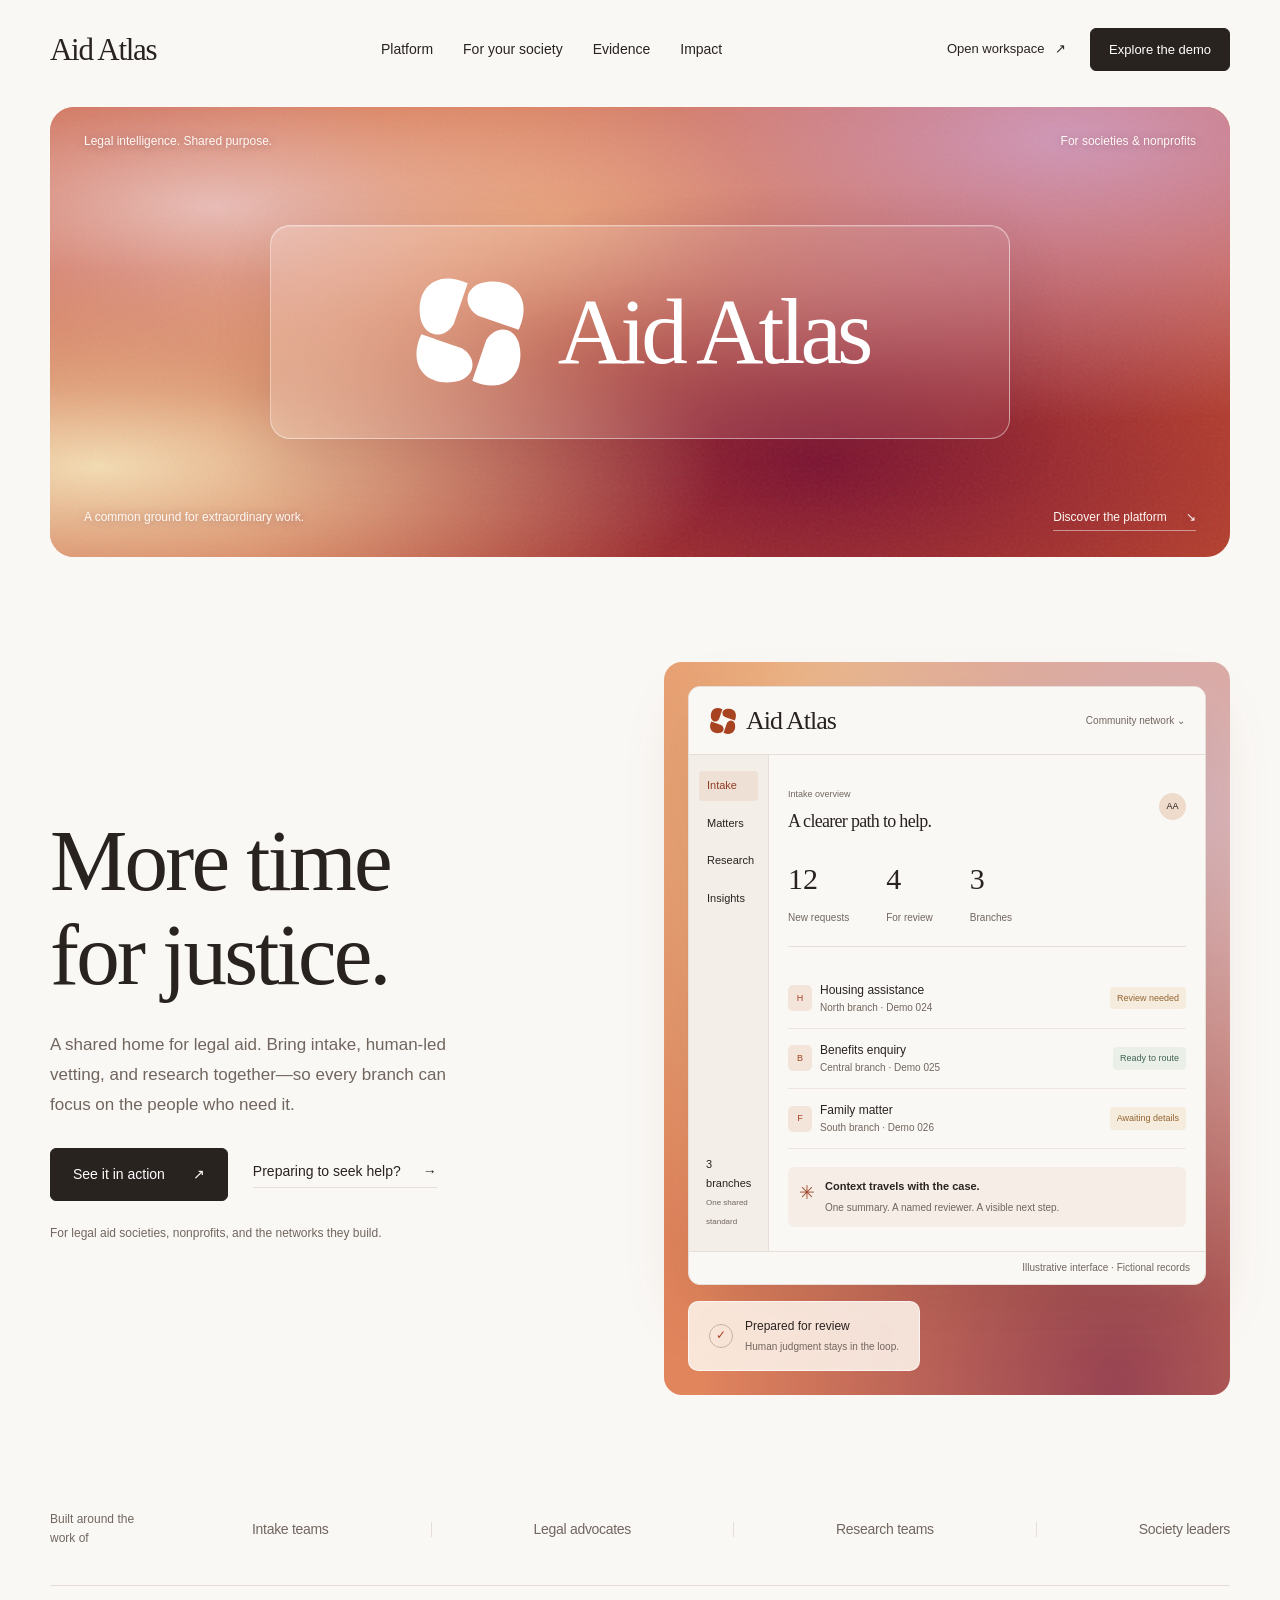
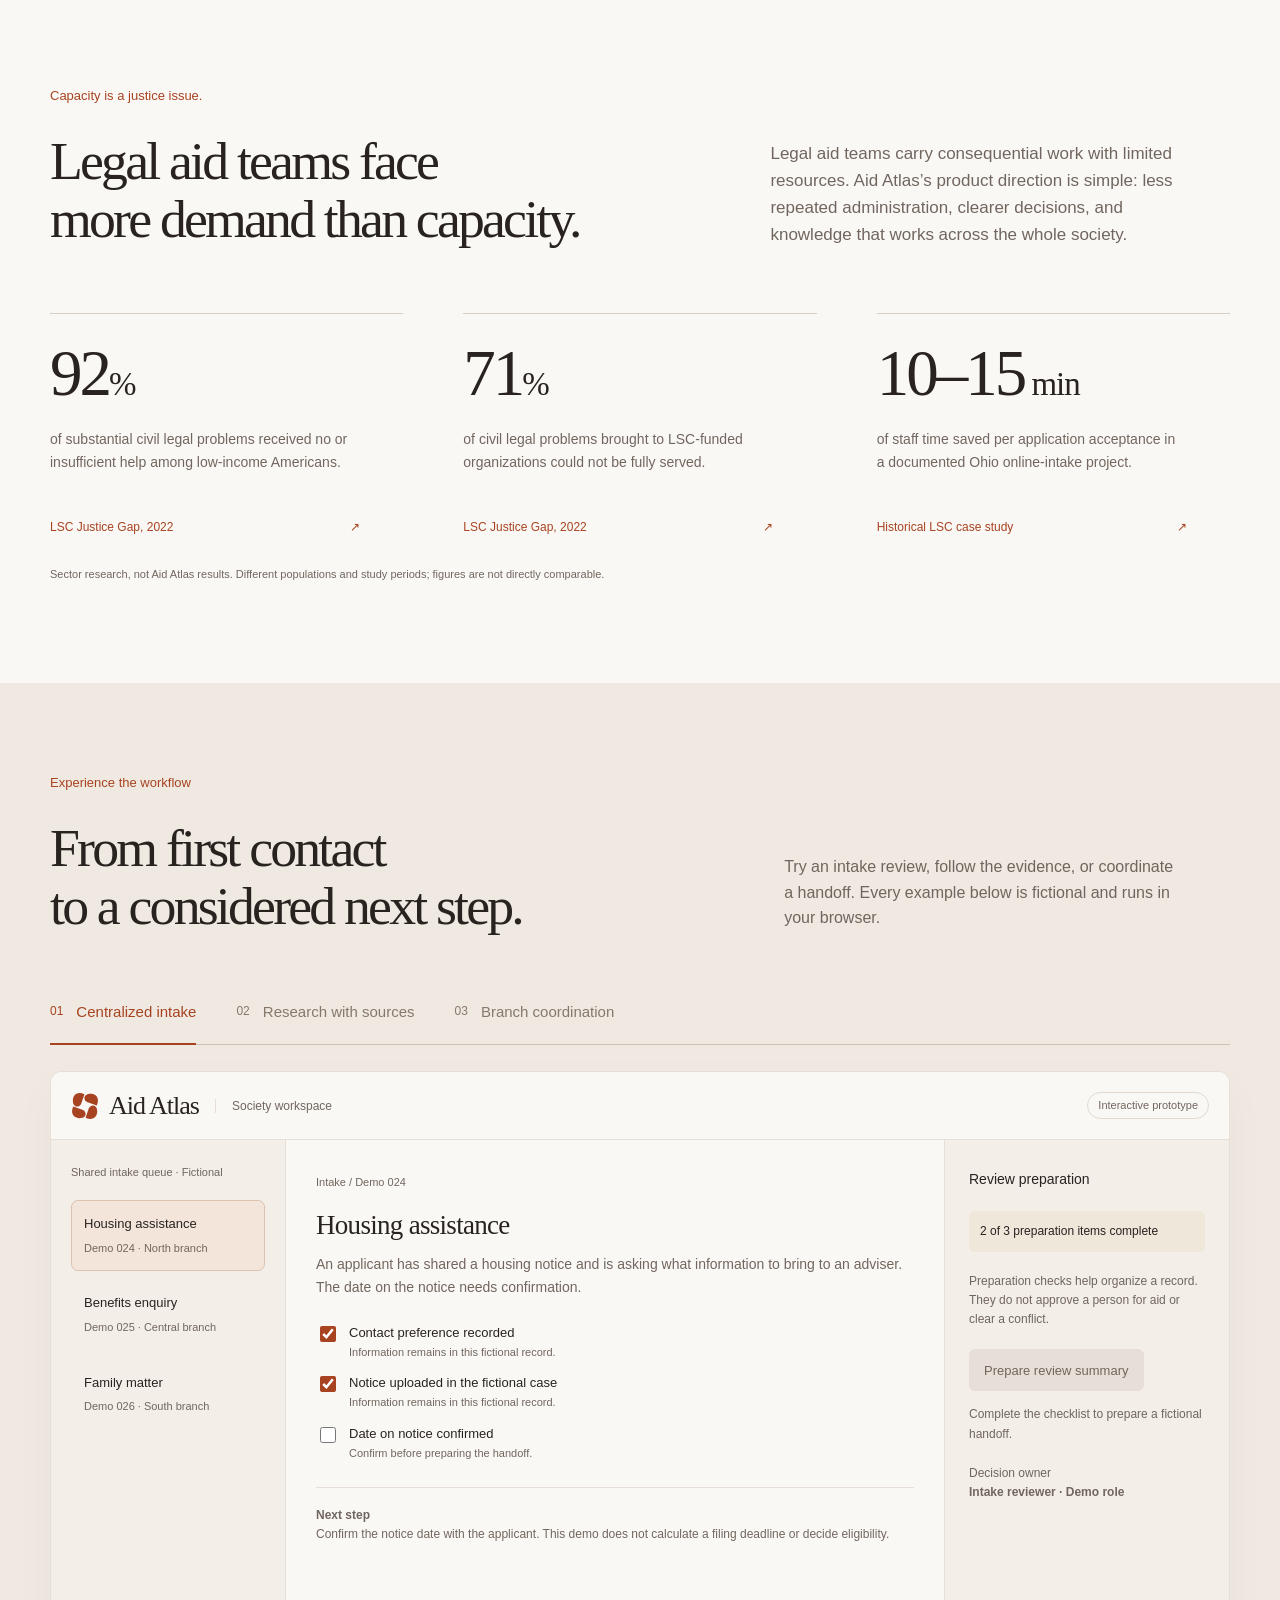
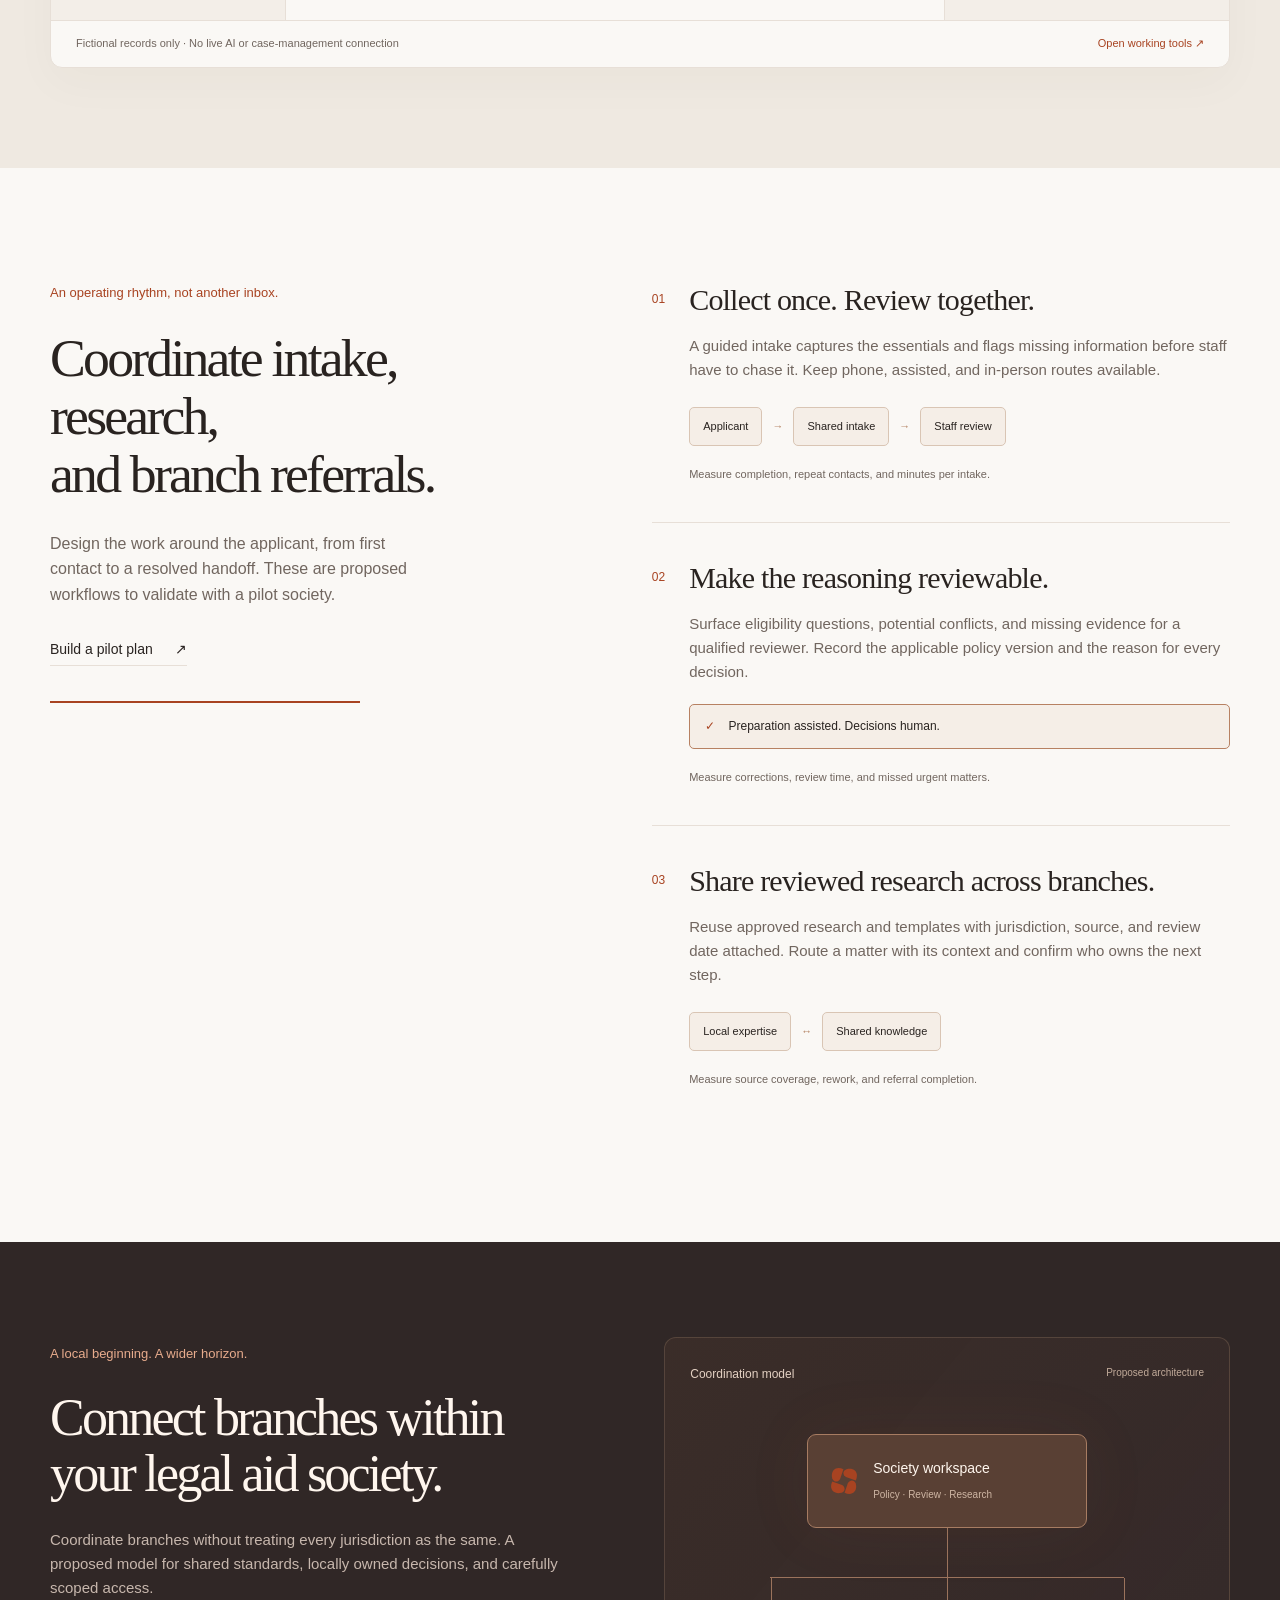
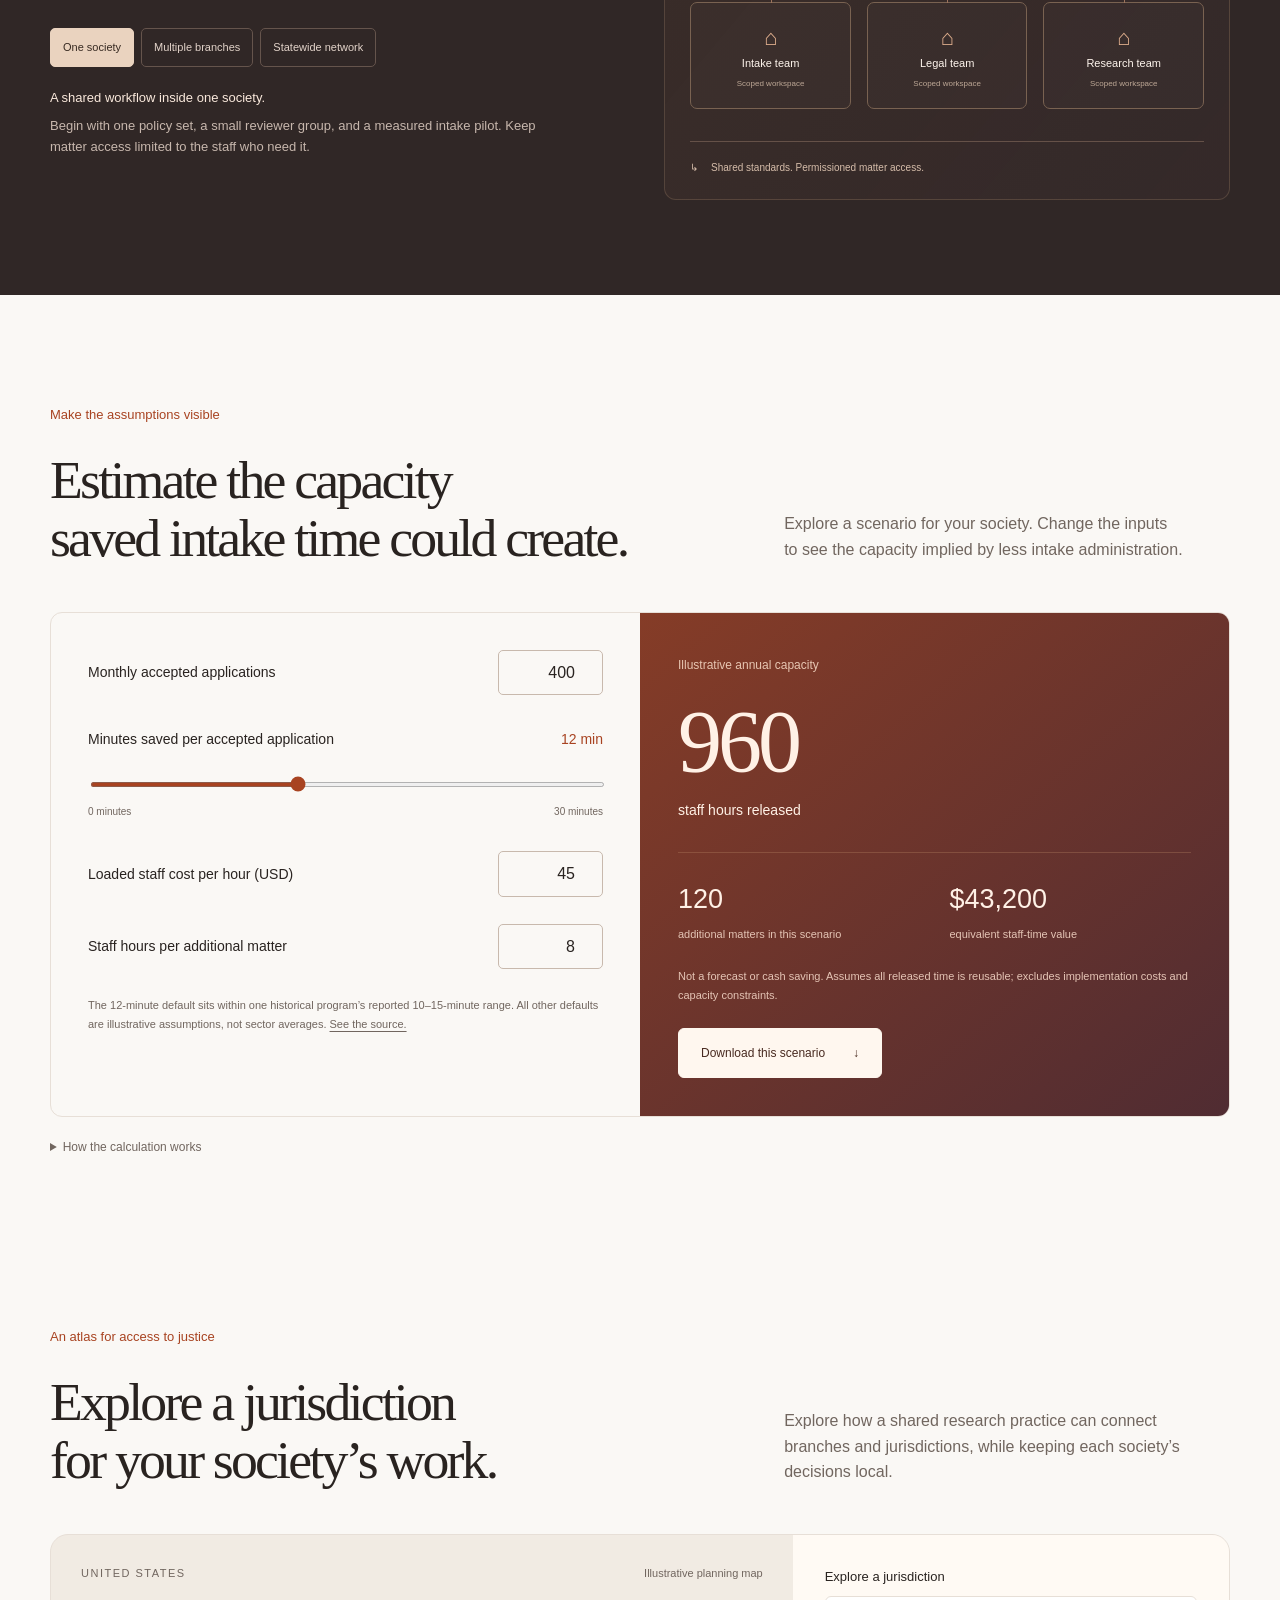
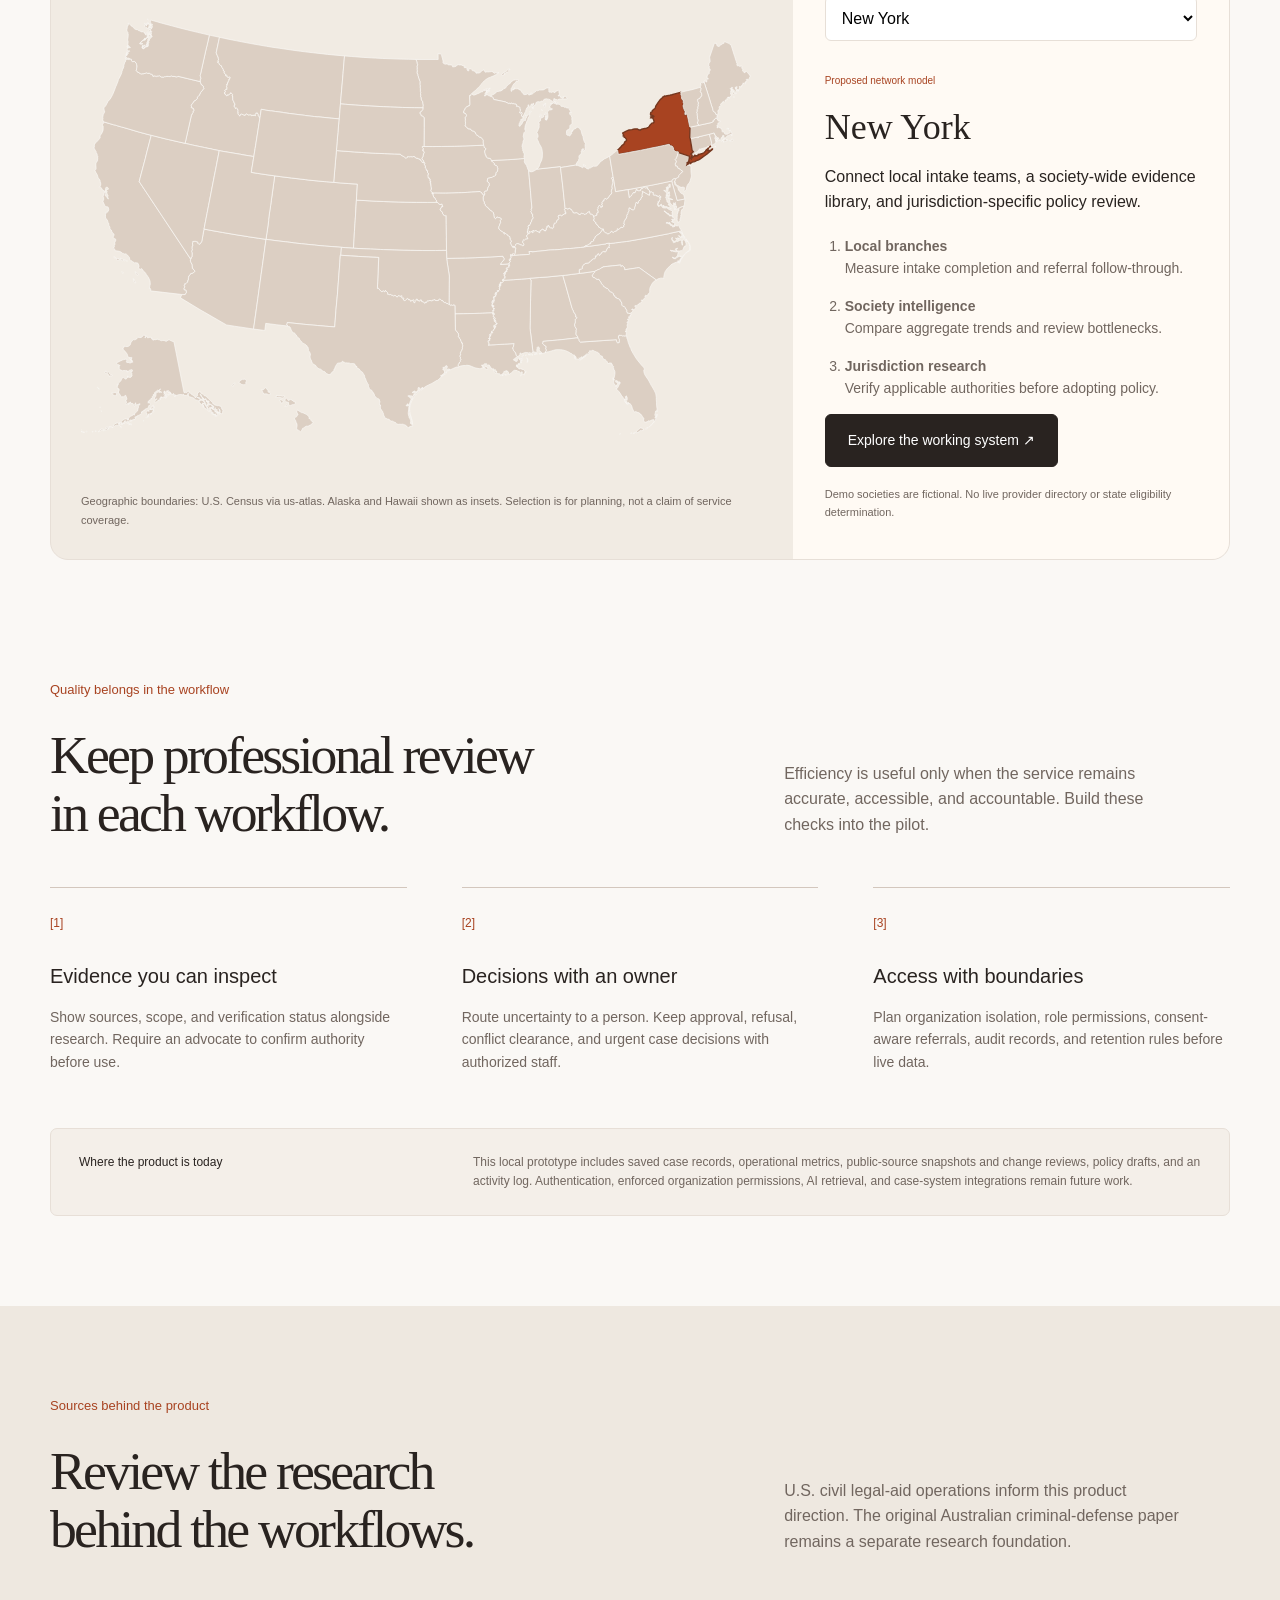
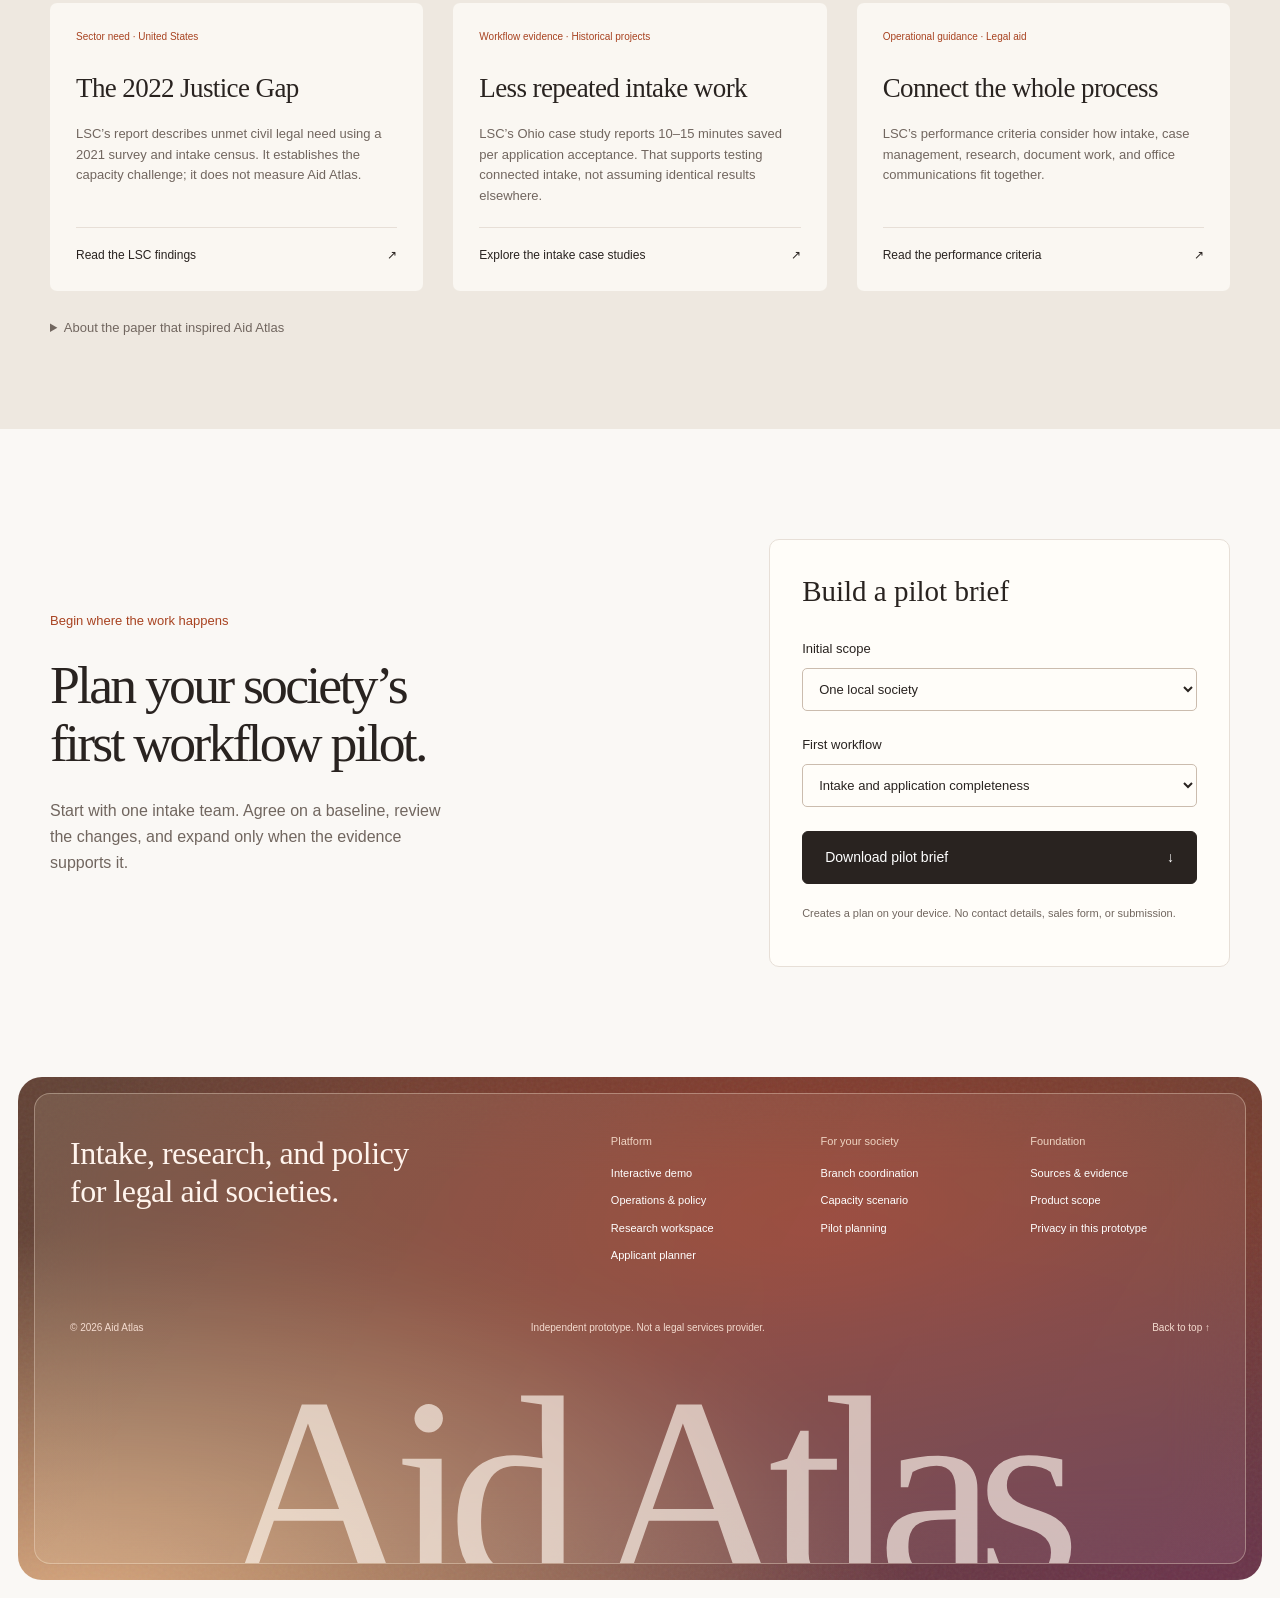
==== commit 9a4df426: "Add persistent local case management with society-scoped matter updates" ====
--- a/index.html
+++ b/index.html
@@ -27,11 +27,11 @@
 <section class="network-section" id="network"><div class="section-width network-grid"><div><p class="eyebrow">A local beginning. A wider horizon.</p><h2>Connect branches within<br>your legal aid society.</h2><p>Coordinate branches without treating every jurisdiction as the same. A proposed model for shared standards, locally owned decisions, and carefully scoped access.</p><div class="scale-controls" role="group" aria-label="Explore organization scale"><button data-scale="local" aria-pressed="true">One society</button><button data-scale="branches" aria-pressed="false">Multiple branches</button><button data-scale="state" aria-pressed="false">Statewide network</button></div><div id="scale-description" aria-live="polite"></div></div><div class="network-map" aria-label="Proposed society and branch coordination structure"><div class="network-label">Coordination model <span>Proposed architecture</span></div><div class="network-hub"><span class="product-mark"><svg class="atlas-emblem" viewBox="0 0 100 100" aria-hidden="true"><path d="M48 8C20-5 1 14 8 41c5 14 20 15 28 2L48 8Z" fill="currentColor"/><path d="M92 48C105 20 86 1 59 8c-14 5-15 20-2 28l35 12Z" fill="currentColor"/><path d="M52 92c28 13 47-6 40-33-5-14-20-15-28-2L52 92Z" fill="currentColor"/><path d="M8 52C-5 80 14 99 41 92c14-5 15-20 2-28L8 52Z" fill="currentColor"/></svg></span><div><strong id="hub-label">Society workspace</strong><span>Policy · Review · Research</span></div></div><div class="network-connectors" aria-hidden="true"></div><div class="branch-nodes"><div class="branch-node" data-node="0"><span class="node-symbol" aria-hidden="true">⌂</span><strong id="node-0">Intake team</strong><small>Scoped workspace</small></div><div class="branch-node" data-node="1"><span class="node-symbol" aria-hidden="true">⌂</span><strong id="node-1">Legal team</strong><small>Scoped workspace</small></div><div class="branch-node" data-node="2"><span class="node-symbol" aria-hidden="true">⌂</span><strong id="node-2">Research team</strong><small>Scoped workspace</small></div></div><div class="network-rule"><span aria-hidden="true">↳</span> Shared standards. Permissioned matter access.</div></div></div></section>
 <section class="impact-section section-width" id="impact"><div class="section-heading"><div><p class="eyebrow">Make the assumptions visible</p><h2>Estimate the capacity<br>saved intake time could create.</h2></div><p>Explore a scenario for your society. Change the inputs to see the capacity implied by less intake administration.</p></div><div class="impact-grid"><form class="impact-controls" id="impact-form"><div class="input-row"><label for="monthly-intakes">Monthly accepted applications</label><input id="monthly-intakes" type="number" value="400" min="0" max="100000" step="1" required></div><div class="range-label"><label for="minutes-saved">Minutes saved per accepted application</label><output for="minutes-saved" id="minutes-output">12 min</output></div><input id="minutes-saved" type="range" min="0" max="30" step="1" value="12"><div class="range-extents"><span>0 minutes</span><span>30 minutes</span></div><div class="input-row"><label for="hourly-cost">Loaded staff cost per hour (USD)</label><input id="hourly-cost" type="number" value="45" min="0" max="1000" step="1" required></div><div class="input-row"><label for="matter-hours">Staff hours per additional matter</label><input id="matter-hours" type="number" value="8" min="0.5" max="1000" step="0.5" required></div><p class="fine-print">The 12-minute default sits within one historical program’s reported 10–15-minute range. All other defaults are illustrative assumptions, not sector averages. <a href="#source-2">See the source.</a></p></form><div class="impact-result" aria-live="polite"><span class="result-label">Illustrative annual capacity</span><div class="impact-big"><span id="impact-hours">960</span><span>staff hours released</span></div><div class="impact-secondary"><div><strong id="impact-matters">120</strong><span>additional matters in this scenario</span></div><div><strong id="impact-value">$43,200</strong><span>equivalent staff-time value</span></div></div><p id="impact-status">Not a forecast or cash saving. Assumes all released time is reusable; excludes implementation costs and capacity constraints.</p><button class="button light" id="download-impact" type="button">Download this scenario <span aria-hidden="true">↓</span></button></div></div><details class="methodology"><summary>How the calculation works</summary><p>Annual hours = monthly accepted applications × 12 × minutes saved ÷ 60. Additional matters = annual hours ÷ assumed hours per matter, rounded down. Staff-time value = annual hours × hourly cost. This does not predict case outcomes, reduce the need for professional judgment, or demonstrate a causal benefit from software.</p></details></section>
 <section class="section-width atlas-map-section" id="atlas-map"><div class="section-heading"><div><p class="eyebrow">An atlas for access to justice</p><h2>Explore a jurisdiction<br>for your society’s work.</h2></div><p>Explore how a shared research practice can connect branches and jurisdictions, while keeping each society’s decisions local.</p></div><div class="map-shell"><div><div class="map-caption">UNITED STATES <span>Illustrative planning map</span></div><div id="jurisdiction-map"></div><p class="fine-print">Geographic boundaries: U.S. Census via us-atlas. Alaska and Hawaii shown as insets. Selection is for planning, not a claim of service coverage.</p></div><aside class="map-detail"><label for="map-state">Explore a jurisdiction</label><select id="map-state"></select><span class="source-type">Proposed network model</span><h3 id="map-title">New York</h3><p>Connect local intake teams, a society-wide evidence library, and jurisdiction-specific policy review.</p><ol><li><strong>Local branches</strong><br>Measure intake completion and referral follow-through.</li><li><strong>Society intelligence</strong><br>Compare aggregate trends and review bottlenecks.</li><li><strong>Jurisdiction research</strong><br>Verify applicable authorities before adopting policy.</li></ol><a class="button" href="system.html">Explore the working system ↗</a><p class="fine-print">Demo societies are fictional. No live provider directory or state eligibility determination.</p></aside></div></section>
-<section class="quality-section section-width" id="quality"><div class="section-heading"><div><p class="eyebrow">Quality belongs in the workflow</p><h2>Keep professional review<br>in each workflow.</h2></div><p>Efficiency is useful only when the service remains accurate, accessible, and accountable. Build these checks into the pilot.</p></div><div class="quality-grid"><article><span class="quality-icon" aria-hidden="true">[1]</span><h3>Evidence you can inspect</h3><p>Show sources, scope, and verification status alongside research. Require an advocate to confirm authority before use.</p></article><article><span class="quality-icon" aria-hidden="true">[2]</span><h3>Decisions with an owner</h3><p>Route uncertainty to a person. Keep approval, refusal, conflict clearance, and urgent case decisions with authorized staff.</p></article><article><span class="quality-icon" aria-hidden="true">[3]</span><h3>Access with boundaries</h3><p>Plan organization isolation, role permissions, consent-aware referrals, audit records, and retention rules before live data.</p></article></div><div class="prototype-note"><strong>Where the product is today</strong><p>This local prototype includes saved operational metrics, public-source snapshots and change reviews, policy drafts, and an activity log. Authentication, enforced organization permissions, AI retrieval, and case-system integrations remain future work.</p></div></section>
+<section class="quality-section section-width" id="quality"><div class="section-heading"><div><p class="eyebrow">Quality belongs in the workflow</p><h2>Keep professional review<br>in each workflow.</h2></div><p>Efficiency is useful only when the service remains accurate, accessible, and accountable. Build these checks into the pilot.</p></div><div class="quality-grid"><article><span class="quality-icon" aria-hidden="true">[1]</span><h3>Evidence you can inspect</h3><p>Show sources, scope, and verification status alongside research. Require an advocate to confirm authority before use.</p></article><article><span class="quality-icon" aria-hidden="true">[2]</span><h3>Decisions with an owner</h3><p>Route uncertainty to a person. Keep approval, refusal, conflict clearance, and urgent case decisions with authorized staff.</p></article><article><span class="quality-icon" aria-hidden="true">[3]</span><h3>Access with boundaries</h3><p>Plan organization isolation, role permissions, consent-aware referrals, audit records, and retention rules before live data.</p></article></div><div class="prototype-note"><strong>Where the product is today</strong><p>This local prototype includes saved case records, operational metrics, public-source snapshots and change reviews, policy drafts, and an activity log. Authentication, enforced organization permissions, AI retrieval, and case-system integrations remain future work.</p></div></section>
 <section class="evidence-section" id="evidence"><div class="section-width"><div class="section-heading"><div><p class="eyebrow">Sources behind the product</p><h2>Review the research<br>behind the workflows.</h2></div><p>U.S. civil legal-aid operations inform this product direction. The original Australian criminal-defense paper remains a separate research foundation.</p></div><div class="source-grid"><article id="source-1"><span class="source-type">Sector need · United States</span><h3>The 2022 Justice Gap</h3><p>LSC’s report describes unmet civil legal need using a 2021 survey and intake census. It establishes the capacity challenge; it does not measure Aid Atlas.</p><a href="https://justicegap.lsc.gov/resource/section-1-introduction/" target="_blank" rel="noopener">Read the LSC findings <span aria-hidden="true">↗</span></a></article><article id="source-2"><span class="source-type">Workflow evidence · Historical projects</span><h3>Less repeated intake work</h3><p>LSC’s Ohio case study reports 10–15 minutes saved per application acceptance. That supports testing connected intake, not assuming identical results elsewhere.</p><a href="https://www.lsc.gov/i-am-grantee/grantee-guidance/lsc-reporting-requirements/tig-reporting/online-intake-triage" target="_blank" rel="noopener">Explore the intake case studies <span aria-hidden="true">↗</span></a></article><article id="source-3"><span class="source-type">Operational guidance · Legal aid</span><h3>Connect the whole process</h3><p>LSC’s performance criteria consider how intake, case management, research, document work, and office communications fit together.</p><a href="https://www.lsc.gov/our-impact/publications/other-publications-and-reports/lsc-performance-criteria" target="_blank" rel="noopener">Read the performance criteria <span aria-hidden="true">↗</span></a></article></div><details class="paper-note"><summary>About the paper that inspired Aid Atlas</summary><p>Fabio I. Martinenghi’s supplied August 2026 preprint studies aid denial and criminal court outcomes in New South Wales using double machine learning. Its estimates depend on sample restrictions and identification assumptions. They are not U.S. eligibility rules, a reason to decline legal aid, or evidence that this prototype improves legal outcomes.</p><a href="paper.pdf" target="_blank" rel="noopener">Open the source paper ↗</a> <a href="workspace.html#evidence">Explore the research workspace ↗</a></details></div></section>
 <section class="pilot-section section-width" id="pilot"><div><p class="eyebrow">Begin where the work happens</p><h2>Plan your society’s<br>first workflow pilot.</h2><p>Start with one intake team. Agree on a baseline, review the changes, and expand only when the evidence supports it.</p></div><div class="pilot-plan"><h3>Build a pilot brief</h3><form id="pilot-form"><label for="pilot-scale">Initial scope</label><select id="pilot-scale"><option>One local society</option><option>Multiple branches within a society</option><option>Statewide partner network</option></select><label for="pilot-focus">First workflow</label><select id="pilot-focus"><option>Intake and application completeness</option><option>Research review and knowledge reuse</option><option>Branch referrals and handoffs</option></select><button class="button" type="submit">Download pilot brief <span aria-hidden="true">↓</span></button><p class="fine-print">Creates a plan on your device. No contact details, sales form, or submission.</p><p id="pilot-status" role="status"></p></form></div></section>
 </main>
 <footer class="footer-banner"><div class="footer-aurora" aria-hidden="true"></div><div class="footer-glass"><div class="footer-top"><div class="footer-message">Intake, research, and policy<br>for legal aid societies.</div><div class="footer-links"><div><h3>Platform</h3><a href="#demo">Interactive demo</a><a href="system.html">Operations & policy</a><a href="workspace.html">Research workspace</a><a href="workspace.html#applicant">Applicant planner</a></div><div><h3>For your society</h3><a href="#network">Branch coordination</a><a href="#impact">Capacity scenario</a><a href="#pilot">Pilot planning</a></div><div><h3>Foundation</h3><a href="#evidence">Sources & evidence</a><a href="#quality">Product scope</a><button id="privacy-button">Privacy in this prototype</button></div></div></div><div class="footer-meta"><span>© 2026 Aid Atlas</span><span>Independent prototype. Not a legal services provider.</span><a href="#main">Back to top ↑</a></div><div class="footer-wordmark" aria-hidden="true">Aid Atlas</div></div></footer>
-<dialog id="privacy-dialog" aria-labelledby="privacy-title"><button class="dialog-close" aria-label="Close privacy information">×</button><h2 id="privacy-title">Your work stays local.</h2><p>Landing demonstrations and the applicant/research tools process data in your browser. The operations workspace saves aggregate metrics, policy drafts, public-source snapshots, and activity logs to a local SQLite database. No accounts or analytics are configured. Downloaded files remain on your device.</p><p>Links to research sources open external websites with their own privacy practices. Do not enter confidential client information into demonstration interfaces. The proposed multi-branch security controls are not implemented here.</p><button class="button dialog-done">Understood</button></dialog>
+<dialog id="privacy-dialog" aria-labelledby="privacy-title"><button class="dialog-close" aria-label="Close privacy information">×</button><h2 id="privacy-title">Your work stays local.</h2><p>Landing demonstrations and the applicant/research tools process data in your browser. The operations workspace saves case records, aggregate metrics, policy drafts, public-source snapshots, and activity logs to a local SQLite database. No accounts or analytics are configured. Downloaded files remain on your device.</p><p>Links to research sources open external websites with their own privacy practices. Do not enter confidential client information into demonstration interfaces. The proposed multi-branch security controls are not implemented here.</p><button class="button dialog-done">Understood</button></dialog>
 <script src="map.js"></script><script src="impact.js"></script><script src="landing.js"></script>
 </body></html>
